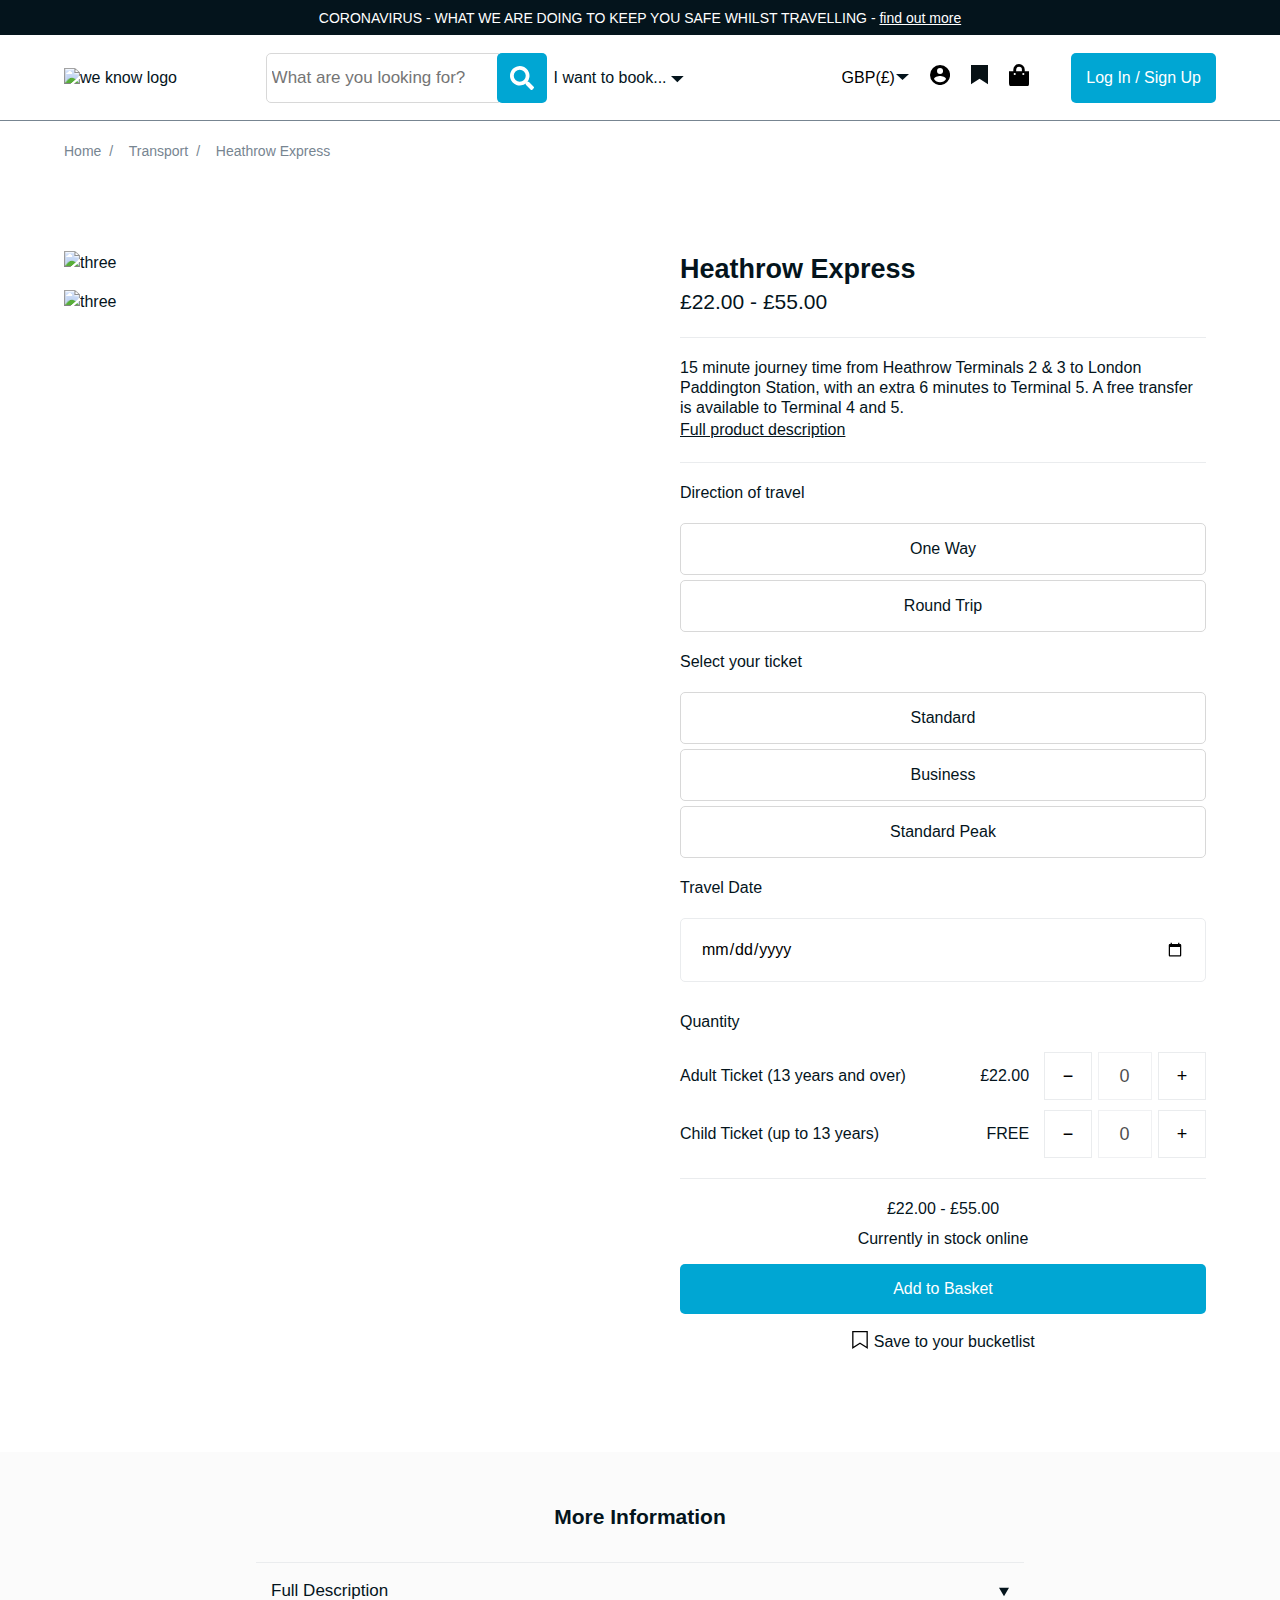
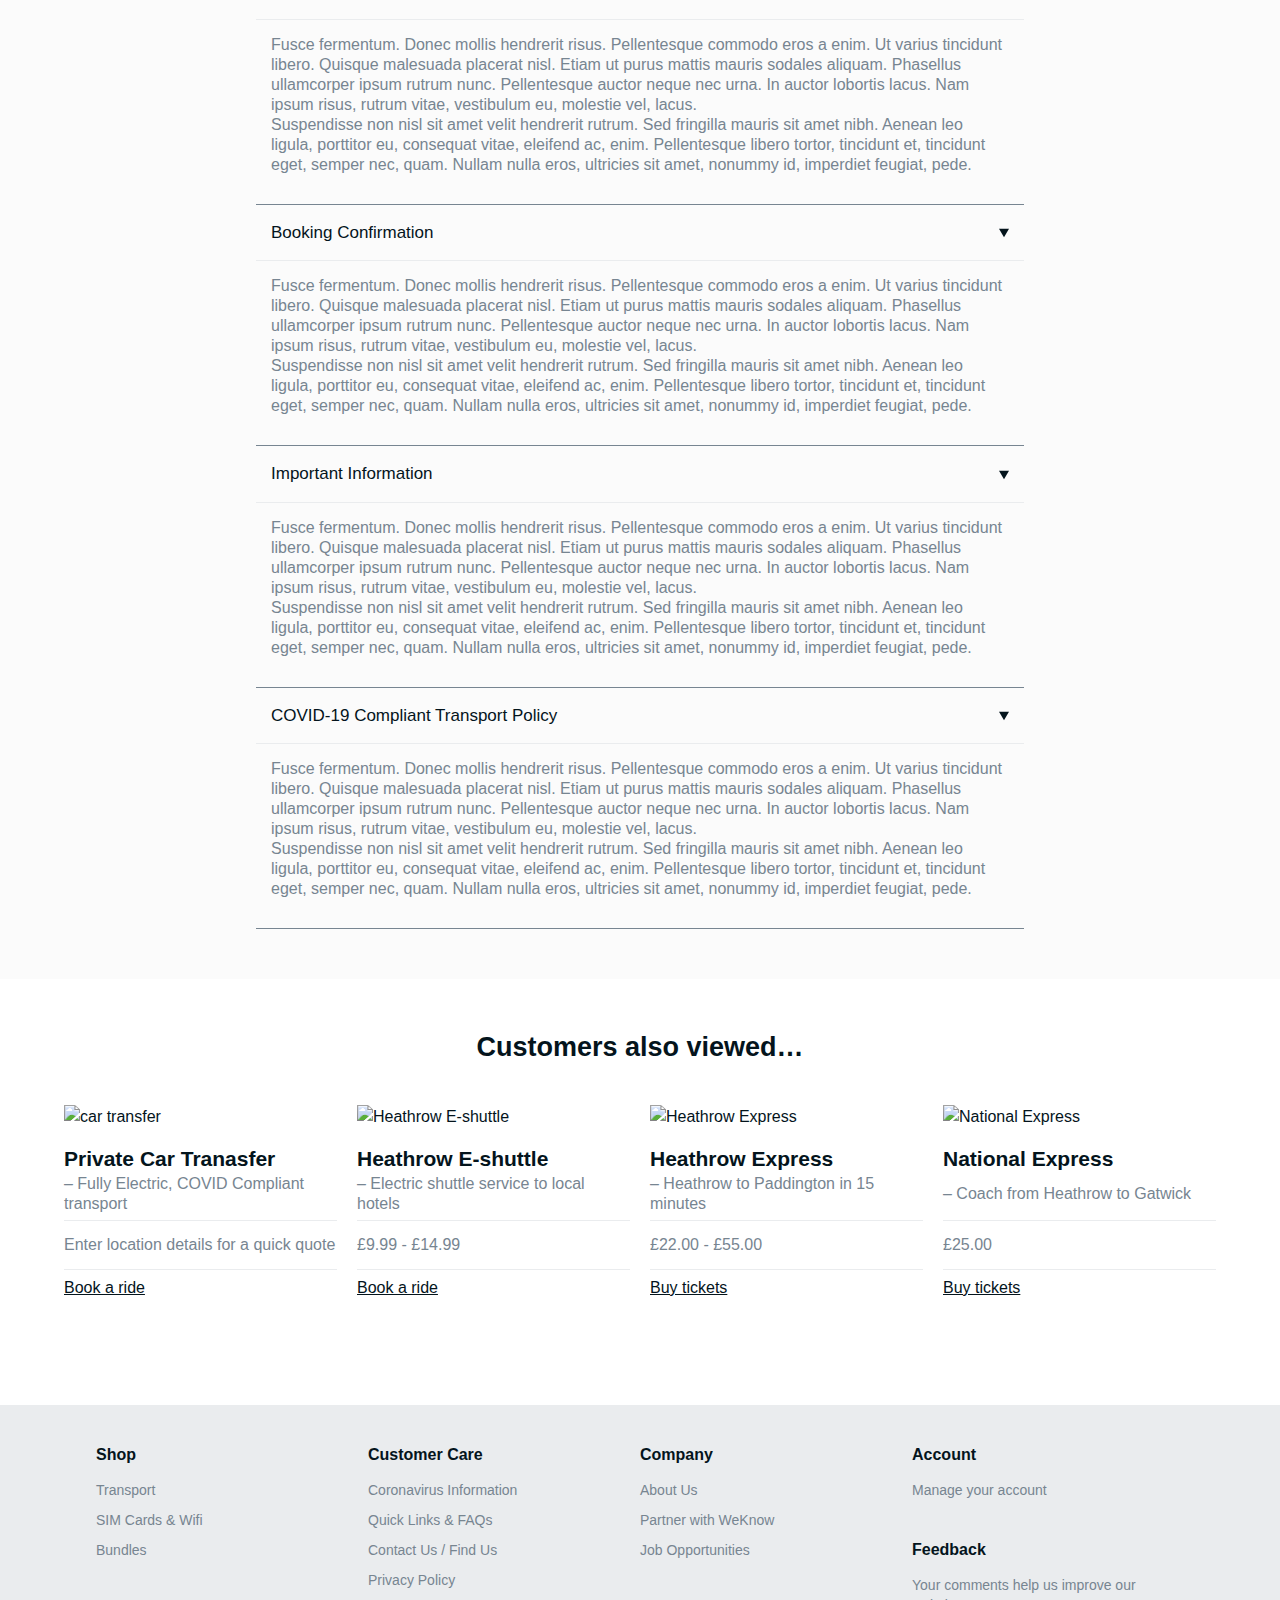
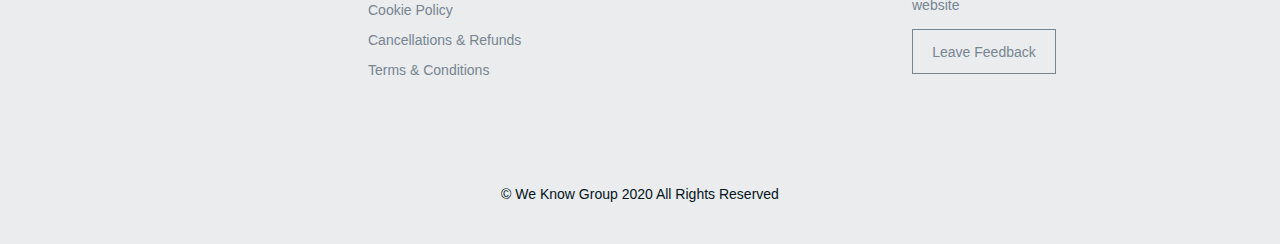
==== heatrow-express.html @ 8a01bf46 "Minor mobile changes & icon sizing" ====
<!DOCTYPE html>
<html lang="en">
  <head>
    <meta charset="UTF-8" />
    <meta name="viewport" content="width=device-width, initial-scale=1.0" />
    <!-- prettier-ignore -->
    <meta name="description" content="Your Friend In The City on We Know London" />

    <link rel="stylesheet" href="style/style.css" />
    <title>We Know London | Your Friend In The City</title>
  </head>
  <body>
    <!-- Banner -->
    <div class="site-banner">
      <p>
        CORONAVIRUS - WHAT WE ARE DOING TO KEEP YOU SAFE WHILST TRAVELLING -
        <a href="./coronavirus-information.html">find out more</a>
      </p>
    </div>
    <!-- Mobile Menu -->
    <div id="book-menu-mobile" class="book-menu-mobile ">
      <div class="mobile-nav-header">
        <div class="search-group">
          <input
            type="text"
            class="search-group__input"
            placeholder="Search..."
          />

          <!-- prettier-ignore -->
          <span class="search-group__icon" aria-hidden="true"><svg xmlns="http://www.w3.org/2000/svg" width="24" height="24.004" viewBox="0 0 24 24.004">
        <path id="Icon_awesome-search" data-name="Icon awesome-search" d="M23.674,20.753,19,16.079a1.124,1.124,0,0,0-.8-.328h-.764a9.746,9.746,0,1,0-1.688,1.688V18.2a1.124,1.124,0,0,0,.328.8l4.674,4.674a1.12,1.12,0,0,0,1.589,0l1.327-1.327A1.13,1.13,0,0,0,23.674,20.753Zm-13.923-5a6,6,0,1,1,6-6A6,6,0,0,1,9.751,15.751Z" fill="#fff"/>
        </svg>
      </span>
        </div>
      </div>
      <nav>
        <ul class="primary-mobile-nav">
          <!-- prettier-ignore -->
          <li class="has-submenu"><p class="sub-menu-item">Shop by category <span><i>
        <svg version="1.1" id="Layer_1" xmlns="http://www.w3.org/2000/svg" xmlns:xlink="http://www.w3.org/1999/xlink" x="0px" y="0px"
          viewBox="0 0 29.6 29.6" style="enable-background:new 0 0 29.6 29.6;" xml:space="preserve">
        <rect class="svg_removal" x="14" y="-0.4" class="st0" width="1.5" height="30.3"/>
        <rect x="-0.4" y="14" class="st0" width="30.3" height="1.5"/>
        </svg>
      </i></span></p>  
        <ul class="submenu">
          <li> <p  >
            <a href="./transport.html">Transport</a>
            <span class="second-levelIcon"><i><?xml version='1.0' encoding='UTF-8'?><svg width='150px' height='263px' viewBox='0 0 150 263' version='1.1' xmlns='http://www.w3.org/2000/svg' xmlns:xlink='http://www.w3.org/1999/xlink'><title>caret right</title><desc>Created with Sketch.</desc><g id='Page-1' stroke='none' stroke-width='1' fill='none' fill-rule='evenodd'><g id='noun_caret-right_1590629' fill='#000000' fill-rule='nonzero'><path d='M18.50061,262.27319 C11.4218239,262.274097 5.03965788,258.010348 2.33060096,251.470454 C-0.378455964,244.930559 1.11920865,237.402704 6.12512,232.3977 L106.88924,131.63597 L6.12512,30.87427 C1.70377969,26.4529297 -0.022950256,20.0086858 1.59537262,13.9690226 C3.21369549,7.92935944 7.93120944,3.21184549 13.9708726,1.59352262 C20.0105358,-0.024800256 26.4547797,1.70192969 30.87612,6.12327 L144.01332,119.26048 C150.846839,126.09581 150.846839,137.17615 144.01332,144.01148 L30.8761,257.14868 C27.59647,260.434492 23.1430775,262.278577 18.50061,262.27319 Z' id='Path'></path></g></g></svg></i></span>
          </p> 
            <ul class="submenu-secondLevel">
              <h3 class="submenu-close-title"> <span><i><?xml version='1.0' encoding='UTF-8'?><svg width='149px' height='263px' viewBox='0 0 149 263' version='1.1' xmlns='http://www.w3.org/2000/svg' xmlns:xlink='http://www.w3.org/1999/xlink'><g id='Page-1' stroke='none' stroke-width='1' fill='none' fill-rule='evenodd'><g id='noun_Caret-left_1590630' fill='#000000' fill-rule='nonzero'><path d='M130.63537,262.27381 C125.992288,262.279842 121.538367,260.434641 118.25989,257.14681 L5.12512,144.00965 C1.84355,140.728131 -2.10863333e-05,136.277405 -2.10863333e-05,131.6366 C-2.10863333e-05,126.995795 1.84355,122.545069 5.12512,119.26355 L118.25987,6.12634 C122.680333,1.70499938 129.123767,-0.0221987222 135.162992,1.59536453 C141.202216,3.21292778 145.919731,7.92950604 147.538492,13.9684098 C149.157253,20.0073136 147.431334,26.4510898 143.01087,30.87243 L42.24914,131.6366 L143.01087,232.40076 C148.015,237.405998 149.511532,244.932696 146.802702,251.4715 C144.093871,258.010304 137.713072,262.27366 130.63538,262.27376 L130.63537,262.27381 Z' id='Path'></path></g></g></svg></i></span> Transport</h3>
              <li><a href="./car-transfer.html">Car Transfers</a></li>
              <li><a href="./heatrow-shuttle.html">Heathrow E-shuttle</a></li>
              <li><a href="./heatrow-express.html">Heathrow Express</a></li>
              <li><a href="./national-express.html">National Express</a></li>
              <li><a href="./oyster.html">Visitor Oyster Card</a></li>
            </ul>
          </li>
          <li> <p>      <a href="./sim-card.html">UK SIM Cards</a>          <span class="second-levelIcon"><i><?xml version='1.0' encoding='UTF-8'?><svg width='150px' height='263px' viewBox='0 0 150 263' version='1.1' xmlns='http://www.w3.org/2000/svg' xmlns:xlink='http://www.w3.org/1999/xlink'><title>caret right</title><desc>Created with Sketch.</desc><g id='Page-1' stroke='none' stroke-width='1' fill='none' fill-rule='evenodd'><g id='noun_caret-right_1590629' fill='#000000' fill-rule='nonzero'><path d='M18.50061,262.27319 C11.4218239,262.274097 5.03965788,258.010348 2.33060096,251.470454 C-0.378455964,244.930559 1.11920865,237.402704 6.12512,232.3977 L106.88924,131.63597 L6.12512,30.87427 C1.70377969,26.4529297 -0.022950256,20.0086858 1.59537262,13.9690226 C3.21369549,7.92935944 7.93120944,3.21184549 13.9708726,1.59352262 C20.0105358,-0.024800256 26.4547797,1.70192969 30.87612,6.12327 L144.01332,119.26048 C150.846839,126.09581 150.846839,137.17615 144.01332,144.01148 L30.8761,257.14868 C27.59647,260.434492 23.1430775,262.278577 18.50061,262.27319 Z' id='Path'></path></g></g></svg></i></span>
          </p> 
          <ul class="submenu-secondLevel">
            <h3 class="submenu-close-title"> <span><i><?xml version='1.0' encoding='UTF-8'?><svg width='149px' height='263px' viewBox='0 0 149 263' version='1.1' xmlns='http://www.w3.org/2000/svg' xmlns:xlink='http://www.w3.org/1999/xlink'><g id='Page-1' stroke='none' stroke-width='1' fill='none' fill-rule='evenodd'><g id='noun_Caret-left_1590630' fill='#000000' fill-rule='nonzero'><path d='M130.63537,262.27381 C125.992288,262.279842 121.538367,260.434641 118.25989,257.14681 L5.12512,144.00965 C1.84355,140.728131 -2.10863333e-05,136.277405 -2.10863333e-05,131.6366 C-2.10863333e-05,126.995795 1.84355,122.545069 5.12512,119.26355 L118.25987,6.12634 C122.680333,1.70499938 129.123767,-0.0221987222 135.162992,1.59536453 C141.202216,3.21292778 145.919731,7.92950604 147.538492,13.9684098 C149.157253,20.0073136 147.431334,26.4510898 143.01087,30.87243 L42.24914,131.6366 L143.01087,232.40076 C148.015,237.405998 149.511532,244.932696 146.802702,251.4715 C144.093871,258.010304 137.713072,262.27366 130.63538,262.27376 L130.63537,262.27381 Z' id='Path'></path></g></g></svg></i></span> UK SIM Cards</h3>
            <li><a href="./EE.html">EE International</a></li>
            <li><a href="./three.html">3 Mobile</a></li>
            <li><a href="./lyca.html">Lyca Mobile</a></li>
          </ul>
        </li>
          <li> <p>        <a href="./bundle.html">Bundles</a>        <span class="second-levelIcon"><i><?xml version='1.0' encoding='UTF-8'?><svg width='150px' height='263px' viewBox='0 0 150 263' version='1.1' xmlns='http://www.w3.org/2000/svg' xmlns:xlink='http://www.w3.org/1999/xlink'><title>caret right</title><desc>Created with Sketch.</desc><g id='Page-1' stroke='none' stroke-width='1' fill='none' fill-rule='evenodd'><g id='noun_caret-right_1590629' fill='#000000' fill-rule='nonzero'><path d='M18.50061,262.27319 C11.4218239,262.274097 5.03965788,258.010348 2.33060096,251.470454 C-0.378455964,244.930559 1.11920865,237.402704 6.12512,232.3977 L106.88924,131.63597 L6.12512,30.87427 C1.70377969,26.4529297 -0.022950256,20.0086858 1.59537262,13.9690226 C3.21369549,7.92935944 7.93120944,3.21184549 13.9708726,1.59352262 C20.0105358,-0.024800256 26.4547797,1.70192969 30.87612,6.12327 L144.01332,119.26048 C150.846839,126.09581 150.846839,137.17615 144.01332,144.01148 L30.8761,257.14868 C27.59647,260.434492 23.1430775,262.278577 18.50061,262.27319 Z' id='Path'></path></g></g></svg></i></span>
          </p> 
          <ul class="submenu-secondLevel">
            <h3 class="submenu-close-title"> <span><i><?xml version='1.0' encoding='UTF-8'?><svg width='149px' height='263px' viewBox='0 0 149 263' version='1.1' xmlns='http://www.w3.org/2000/svg' xmlns:xlink='http://www.w3.org/1999/xlink'><g id='Page-1' stroke='none' stroke-width='1' fill='none' fill-rule='evenodd'><g id='noun_Caret-left_1590630' fill='#000000' fill-rule='nonzero'><path d='M130.63537,262.27381 C125.992288,262.279842 121.538367,260.434641 118.25989,257.14681 L5.12512,144.00965 C1.84355,140.728131 -2.10863333e-05,136.277405 -2.10863333e-05,131.6366 C-2.10863333e-05,126.995795 1.84355,122.545069 5.12512,119.26355 L118.25987,6.12634 C122.680333,1.70499938 129.123767,-0.0221987222 135.162992,1.59536453 C141.202216,3.21292778 145.919731,7.92950604 147.538492,13.9684098 C149.157253,20.0073136 147.431334,26.4510898 143.01087,30.87243 L42.24914,131.6366 L143.01087,232.40076 C148.015,237.405998 149.511532,244.932696 146.802702,251.4715 C144.093871,258.010304 137.713072,262.27366 130.63538,262.27376 L130.63537,262.27381 Z' id='Path'></path></g></g></svg></i></span> Bundles</h3>
            <li><a href="#">Big Bus & London Pass</a></li>
            <li><a href="./heatrow-three.html">Heathrow Express & Unlimited SIM Card</a></li>
            <li><a href="#">Visitor Oyster card & 12GB SIM Card</a></li>
            <li><a href="#">Visitor Oyster card & London Pass</a></li>
          </ul>
        </li>
        </ul>
      </li>
          <!-- prettier-ignore -->
          <li><a href="./account-bucket.html">Your bucket list <span><i><?xml version='1.0' encoding='UTF-8'?><svg width='150px' height='263px' viewBox='0 0 150 263' version='1.1' xmlns='http://www.w3.org/2000/svg' xmlns:xlink='http://www.w3.org/1999/xlink'><title>caret right</title><desc>Created with Sketch.</desc><g id='Page-1' stroke='none' stroke-width='1' fill='none' fill-rule='evenodd'><g id='noun_caret-right_1590629' fill='#000000' fill-rule='nonzero'><path d='M18.50061,262.27319 C11.4218239,262.274097 5.03965788,258.010348 2.33060096,251.470454 C-0.378455964,244.930559 1.11920865,237.402704 6.12512,232.3977 L106.88924,131.63597 L6.12512,30.87427 C1.70377969,26.4529297 -0.022950256,20.0086858 1.59537262,13.9690226 C3.21369549,7.92935944 7.93120944,3.21184549 13.9708726,1.59352262 C20.0105358,-0.024800256 26.4547797,1.70192969 30.87612,6.12327 L144.01332,119.26048 C150.846839,126.09581 150.846839,137.17615 144.01332,144.01148 L30.8761,257.14868 C27.59647,260.434492 23.1430775,262.278577 18.50061,262.27319 Z' id='Path'></path></g></g></svg></i></span></a></li>
          <!-- prettier-ignore -->
          <li class="has-submenu"><p class="sub-menu-item">Change currency (GBP £) <span><i>
        <svg version="1.1" id="Layer_1" xmlns="http://www.w3.org/2000/svg" xmlns:xlink="http://www.w3.org/1999/xlink" x="0px" y="0px"
        viewBox="0 0 29.6 29.6" style="enable-background:new 0 0 29.6 29.6;" xml:space="preserve">
      <rect class="svg_removal" x="14" y="-0.4" class="st0" width="1.5" height="30.3"/>
      <rect x="-0.4" y="14" class="st0" width="30.3" height="1.5"/>
      </svg>
      </i></span></p> 
        <ul class="submenu">
          <li>GBP</li>
          <li>EUR</li>
          <li>USD</li>
        </ul>
      </li>
          <!-- prettier-ignore -->
          <li><svg xmlns="http://www.w3.org/2000/svg" width="20.072" height="22.939" viewBox="0 0 20.072 22.939">
        <path id="Icon_awesome-shopping-bag" data-name="Icon awesome-shopping-bag" d="M15.771,7.169V5.735a5.735,5.735,0,1,0-11.47,0V7.169H0V19.355a3.584,3.584,0,0,0,3.584,3.584h12.9a3.584,3.584,0,0,0,3.584-3.584V7.169Zm-8.6-1.434a2.867,2.867,0,1,1,5.735,0V7.169H7.169Zm7.169,5.376a1.075,1.075,0,1,1,1.075-1.075A1.075,1.075,0,0,1,14.337,11.111Zm-8.6,0A1.075,1.075,0,1,1,6.81,10.036,1.075,1.075,0,0,1,5.735,11.111Z"/>
        </svg><a href="./secure-checkout.html">Checkout <span><i><?xml version='1.0' encoding='UTF-8'?><svg width='150px' height='263px' viewBox='0 0 150 263' version='1.1' xmlns='http://www.w3.org/2000/svg' xmlns:xlink='http://www.w3.org/1999/xlink'><title>caret right</title><desc>Created with Sketch.</desc><g id='Page-1' stroke='none' stroke-width='1' fill='none' fill-rule='evenodd'><g id='noun_caret-right_1590629' fill='#000000' fill-rule='nonzero'><path d='M18.50061,262.27319 C11.4218239,262.274097 5.03965788,258.010348 2.33060096,251.470454 C-0.378455964,244.930559 1.11920865,237.402704 6.12512,232.3977 L106.88924,131.63597 L6.12512,30.87427 C1.70377969,26.4529297 -0.022950256,20.0086858 1.59537262,13.9690226 C3.21369549,7.92935944 7.93120944,3.21184549 13.9708726,1.59352262 C20.0105358,-0.024800256 26.4547797,1.70192969 30.87612,6.12327 L144.01332,119.26048 C150.846839,126.09581 150.846839,137.17615 144.01332,144.01148 L30.8761,257.14868 C27.59647,260.434492 23.1430775,262.278577 18.50061,262.27319 Z' id='Path'></path></g></g></svg></i></span></a></li>
        </ul>
        <ul class="secondary-mobile-nav">
          <li><a href="./quick-links.html">Quick links & FAQs</a></li>
          <li><a href="./contact.html">Contact us / find us</a></li>
        </ul>
      </nav>
      <div class="mobile-nav-footer">
        <a href="./signin-create.html">Log in / Sign up</a>
      </div>
    </div>
    <!-- Header -->
    <header>
      <div class="header-inner content-block">
        <div class="header-item__logo header-item">
          <a href="index.html"
            ><img src="images/logo.png" alt="we know logo"
          /></a>
        </div>

        <!-- MOBILE HAMBURGER AND MENU -->
        <div class="header-item header-item__mobile">
          <div class="hamburger" id="hamburger-6">
            <span class="line"></span>
            <span class="line"></span>
            <span class="line"></span>
          </div>
        </div>

        <div class="header-item header-item__search">
          <div class="search-group">
            <input
              type="text"
              class="search-group__input"
              placeholder="What are you looking for?"
            />
            <span class="search-group__btn">
              <!-- prettier-ignore -->
              <i class="search-group__icon" aria-hidden="true"><svg xmlns="http://www.w3.org/2000/svg" width="24" height="24.004" viewBox="0 0 24 24.004">
    <path id="Icon_awesome-search" data-name="Icon awesome-search" d="M23.674,20.753,19,16.079a1.124,1.124,0,0,0-.8-.328h-.764a9.746,9.746,0,1,0-1.688,1.688V18.2a1.124,1.124,0,0,0,.328.8l4.674,4.674a1.12,1.12,0,0,0,1.589,0l1.327-1.327A1.13,1.13,0,0,0,23.674,20.753Zm-13.923-5a6,6,0,1,1,6-6A6,6,0,0,1,9.751,15.751Z" fill="#fff"/>
  </svg>
  </i>
            </span>
          </div>
        </div>
        <div class="header-item header-item__nav">
          <div id="book-menu-button" class="main-nav">
            <p class="main-nav__control">
              I want to book...<span>
                <!-- prettier-ignore -->
                <svg xmlns="http://www.w3.org/2000/svg" width="12.728" height="6.364" viewBox="0 0 12.728 6.364">
  <path id="Path_782" data-name="Path 782" d="M803.324,49.98l-6.364,6.364L790.6,49.98Z" transform="translate(-790.596 -49.98)" fill="#04141c"/>
</svg>
              </span>
            </p>
            <div id="book-menu" class="book-menu ">
              <div class="book-menu__inner">
                <div class="book-menu__item">
                  <a href="./transport.html" class="book-menu__title"
                    >TRANSPORT</a
                  >
                  <ul class="book-menu__nav">
                    <li>
                      <a href="./car-transfer.html">Private Car Tranasfers</a>
                    </li>
                    <li>
                      <a href="./heatrow-shuttle.html">Heathrow E-shuttle</a>
                    </li>
                    <li>
                      <a href="./heatrow-express.html">Heathrow Express</a>
                    </li>
                    <li>
                      <a href="./national-express.html">National Express</a>
                    </li>
                    <li><a href="./oyster.html">Visitor Oyster Card</a></li>
                  </ul>
                </div>
                <div class="book-menu__item">
                  <a href="./sim-card.html" class="book-menu__title"
                    >UK SIM CARDS</a
                  >
                  <ul class="book-menu__nav">
                    <li><a href="./EE.html">EE International</a></li>
                    <li><a href="./three.html">3 Mobile</a></li>
                    <li><a href="./lyca.html">Lyca Mobile</a></li>
                  </ul>
                </div>
                <div class="book-menu__item">
                  <a href="./bundle.html" class="book-menu__title">BUNDLES</a>
                  <ul class="book-menu__nav">
                    <li><a href="#">Big Bus & London Pass</a></li>
                    <li>
                      <a href="./heatrow-three.html"
                        >Heathrow Express & Unlimited SIM Card</a
                      >
                    </li>
                    <li><a href="#">Visitor Oyster card & 12GB SIM Card</a></li>
                    <li><a href="#">Visitor Oyster card & London Pass</a></li>
                  </ul>
                </div>
                <div class="book-menu__image">
                  <img
                    src="./images/reward-banner.jpg"
                    alt="Heathrow rewards"
                  />
                </div>
              </div>
            </div>
          </div>
        </div>
        <div class="header-item header-item__user">
          <ul class="user-interaction">
            <li class="nav-item">
              <select name="currency" id="currency">
                <option value="GBP">GBP(£)</option>
                <option value="USD">USD($)</option>
                <option value="EUR">EUR(€)</option>
              </select>
            </li>
            <li class="nav-item">
              <!-- prettier-ignore -->
              <a href="./signin-create.html"><svg xmlns="http://www.w3.org/2000/svg" width="20.072" height="20.072" viewBox="0 0 20.072 20.072">
  <path id="Icon_material-account-circle" data-name="Icon material-account-circle" d="M13.036,3A10.036,10.036,0,1,0,23.072,13.036,10.04,10.04,0,0,0,13.036,3Zm0,3.011a3.011,3.011,0,1,1-3.011,3.011A3.007,3.007,0,0,1,13.036,6.011Zm0,14.251A7.226,7.226,0,0,1,7.014,17.03c.03-2,4.014-3.091,6.022-3.091s5.991,1.094,6.022,3.091a7.226,7.226,0,0,1-6.022,3.232Z" transform="translate(-3 -3)"/>
  </svg></a>
            </li>
            <li class="nav-item">
              <!-- prettier-ignore -->
              <a href="#"><svg xmlns="http://www.w3.org/2000/svg" width="17.042" height="19.216" viewBox="0 0 17.042 19.216">
  <path id="Path_710" data-name="Path 710" d="M3185.374-2723.392l-8.521-5.523-8.521,5.523v-19.216h17.042Z" transform="translate(-3168.331 2742.608)" fill="#071115"/>
  </svg></a>
            </li>
            <li class="nav-item">
              <!-- prettier-ignore -->
              <a href="./cart.html"><svg xmlns="http://www.w3.org/2000/svg" width="20.072" height="22.939" viewBox="0 0 20.072 22.939">
  <path id="Icon_awesome-shopping-bag" data-name="Icon awesome-shopping-bag" d="M15.771,7.169V5.735a5.735,5.735,0,1,0-11.47,0V7.169H0V19.355a3.584,3.584,0,0,0,3.584,3.584h12.9a3.584,3.584,0,0,0,3.584-3.584V7.169Zm-8.6-1.434a2.867,2.867,0,1,1,5.735,0V7.169H7.169Zm7.169,5.376a1.075,1.075,0,1,1,1.075-1.075A1.075,1.075,0,0,1,14.337,11.111Zm-8.6,0A1.075,1.075,0,1,1,6.81,10.036,1.075,1.075,0,0,1,5.735,11.111Z"/>
  </svg></a>
            </li>
          </ul>
          <div class="btn__wrapper">
            <a href="./signin-create.html" class="btn user-login"
              >Log In / Sign Up</a
            >
          </div>
        </div>
      </div>
    </header>

    <!-- BREADCRUMB -->
    <section class="site-breadcrumb">
      <div class="content-block">
        <nav aria-label="breadcrumb">
          <ol class="breadcrumb">
            <li class="breadcrumb-item"><a href="./index.html">Home</a></li>
            <li class="breadcrumb-item">
              <a href="./transport.html">Transport</a>
            </li>
            <li class="breadcrumb-item active" aria-current="page">
              Heathrow Express
            </li>
          </ol>
        </nav>
      </div>
    </section>

    <!-- Main INNER PRODUCT -->
    <main class="product-main content-block">
      <div class="product-inner">
        <div class="product-body">
          <div class="product-img">
            <img
              class="img-fluid top-product-image"
              src="./images/express-product.jpg"
              alt="three"
            />
            <img class="img-fluid" src="./images/shuttle-2.jpg" alt="three" />
          </div>
          <div class="product-info">
            <h2>Heathrow Express</h2>
            <p class="h3">£22.00 - £55.00</p>
            <div class="grey-line"></div>
            <p>
              15 minute journey time from Heathrow Terminals 2 & 3 to London
              Paddington Station, with an extra 6 minutes to Terminal 5. A free
              transfer is available to Terminal 4 and 5.
            </p>
            <a href="#">Full product description</a>
            <div class="grey-line"></div>

            <form action="#">
              <div class="product-form-group">
                <p class="h5 select-plan">Direction of travel</p>

                <label class="radio">
                  <input type="radio" name="trip" value="oneWay" />
                  <span>One Way</span>
                </label>
                <label class="radio">
                  <input type="radio" name="trip" value="round" />
                  <span>Round Trip</span>
                </label>
              </div>
              <div class="product-form-group">
                <p class="h5">Select your ticket</p>

                <label class="radio">
                  <input type="radio" name="ticket-type" value="standard" />
                  <span>Standard</span>
                </label>
                <label class="radio">
                  <input type="radio" name="ticket-type" value="business" />
                  <span>Business</span>
                </label>
                <label class="radio">
                  <input
                    type="radio"
                    name="ticket-type"
                    value="standard-peak"
                  />
                  <span>Standard Peak</span>
                </label>
              </div>
              <div class="product-form-group">
                <p class="h5">Travel Date</p>
                <input
                  type="date"
                  class="form-control"
                  id="date"
                  aria-describedby="date"
                  placeholder="Select date of travel"
                />
              </div>
              <div class="qty__selector-module">
                <p class="h5">Quantity</p>
                <div class="qty__selector-module-controls flex">
                  <p>Adult Ticket (13 years and over)</p>
                  <span>£22.00</span>
                  <div class="qty-group">
                    <button class="qty-decrease" id="decrease">&minus;</button>
                    <input
                      class="qtySelector"
                      type="text"
                      name="qtySelector"
                      value="0"
                      placeholder=""
                      readonly="readonly"
                    />
                    <button class="qty-increase" id="increase">&plus;</button>
                  </div>
                </div>
                <div class="qty__selector-module-controls flex">
                  <p>Child Ticket (up to 13 years)</p>
                  <span>FREE</span>
                  <div class="qty-group">
                    <button class="qty-decrease">&minus;</button>
                    <input
                      class="qtySelector"
                      type="text"
                      name="qtySelector"
                      value="0"
                      placeholder=""
                      readonly="readonly"
                    />
                    <button class="qty-increase">&plus;</button>
                  </div>
                </div>
              </div>

              <div class="grey-line"></div>
              <div class="center">
                <p>£22.00 - £55.00</p>
                <p>Currently in stock online</p>
              </div>
              <div class="btn__wrapper">
                <a href="#" class="btn">Add to Basket</a>
              </div>
              <div class="center">
                <p>
                  <span
                    ><i>
                      <!-- prettier-ignore -->
                      <svg xmlns="http://www.w3.org/2000/svg" width="24.173" height="27.84" viewBox="0 0 24.173 27.84">
                <g id="Group_2444" data-name="Group 2444" transform="translate(-1343 -189)">
                  <path id="Path_710" data-name="Path 710" d="M3190.5-2717.608l-11.086-7.186-11.086,7.186v-25H3190.5Z" transform="translate(-1824.331 2932.608)" fill="none" stroke="#000" stroke-width="2"/>
                </g>
              </svg> </i></span
                  >Save to your bucketlist
                </p>
              </div>
            </form>
          </div>
        </div>
      </div>
    </main>

    <!-- Accordion -->
    <section class="accordion more-info ">
      <div class="accordion-inner content-block__small">
        <h3>More Information</h3>
        <dl class="badger-accordion js-accordion">
          <dt class="badger-accordion__header">
            <button
              class="badger-accordion__trigger  js-badger-accordion-header"
            >
              <div class="badger-accordion__trigger-title ">
                Full Description
              </div>
              <div class="badger-accordion__icon">
                <!-- prettier-ignore -->
                <svg width="684px" height="594px" viewBox="0 0 684 594" version="1.1" xmlns="http://www.w3.org/2000/svg" xmlns:xlink="http://www.w3.org/1999/xlink">
                  <g id="Page-1" stroke="none" stroke-width="1" fill="none" fill-rule="evenodd">
                      <g id="noun_Arrow_2333182" fill="#000000">
                          <path d="M0,0 L342,594 L684,0 C456,0 228,0 0,0 Z" id="Path"></path>
                      </g>
                  </g>
              </svg>
              </div>
            </button>
          </dt>
          <dd class="badger-accordion__panel js-badger-accordion-panel">
            <div
              class="badger-accordion__panel-inner text-module js-badger-accordion-panel-inner"
            >
              <p>
                Fusce fermentum. Donec mollis hendrerit risus. Pellentesque
                commodo eros a enim. Ut varius tincidunt libero. Quisque
                malesuada placerat nisl. Etiam ut purus mattis mauris sodales
                aliquam. Phasellus ullamcorper ipsum rutrum nunc. Pellentesque
                auctor neque nec urna. In auctor lobortis lacus. Nam ipsum
                risus, rutrum vitae, vestibulum eu, molestie vel, lacus.
              </p>
              <p>
                Suspendisse non nisl sit amet velit hendrerit rutrum. Sed
                fringilla mauris sit amet nibh. Aenean leo ligula, porttitor eu,
                consequat vitae, eleifend ac, enim. Pellentesque libero tortor,
                tincidunt et, tincidunt eget, semper nec, quam. Nullam nulla
                eros, ultricies sit amet, nonummy id, imperdiet feugiat, pede.
              </p>
            </div>
          </dd>
          <dt class="badger-accordion__header">
            <button
              class="badger-accordion__trigger js-badger-accordion-header"
            >
              <div class="badger-accordion__trigger-title">
                Booking Confirmation
              </div>
              <div class="badger-accordion__icon">
                <!-- prettier-ignore -->
                <svg width="684px" height="594px" viewBox="0 0 684 594" version="1.1" xmlns="http://www.w3.org/2000/svg" xmlns:xlink="http://www.w3.org/1999/xlink">
                  <g id="Page-1" stroke="none" stroke-width="1" fill="none" fill-rule="evenodd">
                      <g id="noun_Arrow_2333182" fill="#000000">
                          <path d="M0,0 L342,594 L684,0 C456,0 228,0 0,0 Z" id="Path"></path>
                      </g>
                  </g>
              </svg>
              </div>
            </button>
          </dt>
          <dd class="badger-accordion__panel js-badger-accordion-panel">
            <div
              class="badger-accordion__panel-inner text-module js-badger-accordion-panel-inner"
            >
              <p>
                Fusce fermentum. Donec mollis hendrerit risus. Pellentesque
                commodo eros a enim. Ut varius tincidunt libero. Quisque
                malesuada placerat nisl. Etiam ut purus mattis mauris sodales
                aliquam. Phasellus ullamcorper ipsum rutrum nunc. Pellentesque
                auctor neque nec urna. In auctor lobortis lacus. Nam ipsum
                risus, rutrum vitae, vestibulum eu, molestie vel, lacus.
              </p>
              <p>
                Suspendisse non nisl sit amet velit hendrerit rutrum. Sed
                fringilla mauris sit amet nibh. Aenean leo ligula, porttitor eu,
                consequat vitae, eleifend ac, enim. Pellentesque libero tortor,
                tincidunt et, tincidunt eget, semper nec, quam. Nullam nulla
                eros, ultricies sit amet, nonummy id, imperdiet feugiat, pede.
              </p>
            </div>
          </dd>
          <dt class="badger-accordion__header">
            <button
              class="badger-accordion__trigger js-badger-accordion-header"
            >
              <div class="badger-accordion__trigger-title">
                Important Information
              </div>
              <div class="badger-accordion__icon">
                <!-- prettier-ignore -->
                <svg width="684px" height="594px" viewBox="0 0 684 594" version="1.1" xmlns="http://www.w3.org/2000/svg" xmlns:xlink="http://www.w3.org/1999/xlink">
                  <g id="Page-1" stroke="none" stroke-width="1" fill="none" fill-rule="evenodd">
                      <g id="noun_Arrow_2333182" fill="#000000">
                          <path d="M0,0 L342,594 L684,0 C456,0 228,0 0,0 Z" id="Path"></path>
                      </g>
                  </g>
              </svg>
              </div>
            </button>
          </dt>
          <dd class="badger-accordion__panel js-badger-accordion-panel">
            <div
              class="badger-accordion__panel-inner text-module js-badger-accordion-panel-inner"
            >
              <p>
                Fusce fermentum. Donec mollis hendrerit risus. Pellentesque
                commodo eros a enim. Ut varius tincidunt libero. Quisque
                malesuada placerat nisl. Etiam ut purus mattis mauris sodales
                aliquam. Phasellus ullamcorper ipsum rutrum nunc. Pellentesque
                auctor neque nec urna. In auctor lobortis lacus. Nam ipsum
                risus, rutrum vitae, vestibulum eu, molestie vel, lacus.
              </p>
              <p>
                Suspendisse non nisl sit amet velit hendrerit rutrum. Sed
                fringilla mauris sit amet nibh. Aenean leo ligula, porttitor eu,
                consequat vitae, eleifend ac, enim. Pellentesque libero tortor,
                tincidunt et, tincidunt eget, semper nec, quam. Nullam nulla
                eros, ultricies sit amet, nonummy id, imperdiet feugiat, pede.
              </p>
            </div>
          </dd>
          <dt class="badger-accordion__header">
            <button
              class="badger-accordion__trigger js-badger-accordion-header"
            >
              <div class="badger-accordion__trigger-title">
                COVID-19 Compliant Transport Policy
              </div>
              <div class="badger-accordion__icon">
                <!-- prettier-ignore -->
                <svg width="684px" height="594px" viewBox="0 0 684 594" version="1.1" xmlns="http://www.w3.org/2000/svg" xmlns:xlink="http://www.w3.org/1999/xlink">
                  <g id="Page-1" stroke="none" stroke-width="1" fill="none" fill-rule="evenodd">
                      <g id="noun_Arrow_2333182" fill="#000000">
                          <path d="M0,0 L342,594 L684,0 C456,0 228,0 0,0 Z" id="Path"></path>
                      </g>
                  </g>
              </svg>
              </div>
            </button>
          </dt>
          <dd class="badger-accordion__panel js-badger-accordion-panel">
            <div
              class="badger-accordion__panel-inner text-module js-badger-accordion-panel-inner"
            >
              <p>
                Fusce fermentum. Donec mollis hendrerit risus. Pellentesque
                commodo eros a enim. Ut varius tincidunt libero. Quisque
                malesuada placerat nisl. Etiam ut purus mattis mauris sodales
                aliquam. Phasellus ullamcorper ipsum rutrum nunc. Pellentesque
                auctor neque nec urna. In auctor lobortis lacus. Nam ipsum
                risus, rutrum vitae, vestibulum eu, molestie vel, lacus.
              </p>
              <p>
                Suspendisse non nisl sit amet velit hendrerit rutrum. Sed
                fringilla mauris sit amet nibh. Aenean leo ligula, porttitor eu,
                consequat vitae, eleifend ac, enim. Pellentesque libero tortor,
                tincidunt et, tincidunt eget, semper nec, quam. Nullam nulla
                eros, ultricies sit amet, nonummy id, imperdiet feugiat, pede.
              </p>
            </div>
          </dd>
        </dl>
      </div>
    </section>

    <!-- UPSELLING SECTION -->
    <section
      class="upselling__cart content-block product-upselling white-bucket"
    >
      <div class="upselling__cart-inner">
        <h2>Customers also viewed…</h2>
        <div class="upselling__cart-cards grid-four">
          <div class="travel-service__card site-card">
            <div class="site-card__image">
              <img
                class="img-fluid"
                src="./images/car.png"
                alt="car transfer"
              />
              <!-- prettier-ignore -->
              <svg xmlns="http://www.w3.org/2000/svg" width="24.173" height="27.84" viewBox="0 0 24.173 27.84">
           <g id="Group_2444" data-name="Group 2444" transform="translate(-1343 -189)">
             <path id="Path_710" data-name="Path 710" d="M3190.5-2717.608l-11.086-7.186-11.086,7.186v-25H3190.5Z" transform="translate(-1824.331 2932.608)" fill="none" stroke="#fff" stroke-width="2"/>
           </g>
         </svg>
            </div>
            <div class="site-card__body">
              <h3>Private Car Tranasfer</h3>
              <div class="site-card__features">
                <p>
                  – Fully Electric, COVID Compliant transport
                </p>
              </div>
              <div class="site-card__price">
                <p>
                  Enter location details for a quick quote
                </p>
              </div>
              <div class="site-card__cta">
                <a href="./car-transfer.html">Book a ride</a>
              </div>
            </div>
          </div>
          <!-- .site-card  -->

          <div class="travel-service__card site-card">
            <div class="site-card__image">
              <img src="./images/marriot.jpg" alt="Heathrow E-shuttle" />
              <!-- prettier-ignore -->
              <svg xmlns="http://www.w3.org/2000/svg" width="24.173" height="27.84" viewBox="0 0 24.173 27.84">
             <g id="Group_2444" data-name="Group 2444" transform="translate(-1343 -189)">
               <path id="Path_710" data-name="Path 710" d="M3190.5-2717.608l-11.086-7.186-11.086,7.186v-25H3190.5Z" transform="translate(-1824.331 2932.608)" fill="none" stroke="#fff" stroke-width="2"/>
             </g>
           </svg>
            </div>
            <div class="site-card__body">
              <h3>Heathrow E-shuttle</h3>
              <div class="site-card__features">
                <p>
                  – Electric shuttle service to local hotels
                </p>
              </div>
              <div class="site-card__price">
                <p>
                  £9.99 - £14.99
                </p>
              </div>
              <div class="site-card__cta">
                <a href="./heatrow-shuttle.html">Book a ride</a>
              </div>
            </div>
          </div>
          <!-- .site-card  -->

          <div class="travel-service__card site-card">
            <div class="site-card__image">
              <img src="./images/train.jpg" alt="Heathrow Express" />
              <!-- prettier-ignore -->
              <svg xmlns="http://www.w3.org/2000/svg" width="24.173" height="27.84" viewBox="0 0 24.173 27.84">
             <g id="Group_2444" data-name="Group 2444" transform="translate(-1343 -189)">
               <path id="Path_710" data-name="Path 710" d="M3190.5-2717.608l-11.086-7.186-11.086,7.186v-25H3190.5Z" transform="translate(-1824.331 2932.608)" fill="none" stroke="#fff" stroke-width="2"/>
             </g>
           </svg>
            </div>
            <div class="site-card__body">
              <h3>Heathrow Express</h3>
              <div class="site-card__features">
                <p>
                  – Heathrow to Paddington in 15 minutes
                </p>
              </div>
              <div class="site-card__price">
                <p>
                  £22.00 - £55.00
                </p>
              </div>
              <div class="site-card__cta">
                <a href="./heatrow-express.html">Buy tickets</a>
              </div>
            </div>
          </div>
          <!-- .site-card  -->

          <div class="travel-service__card site-card">
            <div class="site-card__image">
              <img src="./images/nationalExpress.jpg" alt="National Express" />
              <!-- prettier-ignore -->
              <svg xmlns="http://www.w3.org/2000/svg" width="24.173" height="27.84" viewBox="0 0 24.173 27.84">
             <g id="Group_2444" data-name="Group 2444" transform="translate(-1343 -189)">
               <path id="Path_710" data-name="Path 710" d="M3190.5-2717.608l-11.086-7.186-11.086,7.186v-25H3190.5Z" transform="translate(-1824.331 2932.608)" fill="none" stroke="#fff" stroke-width="2"/>
             </g>
           </svg>
            </div>
            <div class="site-card__body">
              <h3>National Express</h3>
              <div class="site-card__features">
                <p>
                  – Coach from Heathrow to Gatwick
                </p>
              </div>
              <div class="site-card__price">
                <p>
                  £25.00
                </p>
              </div>
              <div class="site-card__cta">
                <a href="./national-express.html">Buy tickets</a>
              </div>
            </div>
          </div>
          <!-- .site-card  -->
        </div>
      </div>
    </section>

    <!-- Footer -->
    <footer class="site-footer">
      <div class="footer__inner">
        <div class="footer__item">
          <p class="footer__nav-title">Shop</p>
          <ul class="footer__nav">
            <li class="footer__nav-item">
              <a href="./transport.html">Transport</a>
            </li>
            <li class="footer__nav-item">
              <a href="./sim-card.html">SIM Cards & Wifi</a>
            </li>
            <li class="footer__nav-item">
              <a href="./bundle.html">Bundles</a>
            </li>
          </ul>
        </div>
        <div class="footer__item">
          <p class="footer__nav-title">Customer Care</p>
          <ul class="footer__nav">
            <li class="footer__nav-item">
              <a href="./coronavirus-information.html"
                >Coronavirus Information</a
              >
            </li>
            <li class="footer__nav-item">
              <a href="./quick-links.html">Quick Links & FAQs</a>
            </li>
            <li class="footer__nav-item">
              <a href="./contact.html">Contact Us / Find Us</a>
            </li>
            <li class="footer__nav-item">
              <a href="./privacy-policy.html">Privacy Policy</a>
            </li>
            <li class="footer__nav-item"><a href="#">Cookie Policy</a></li>
            <li class="footer__nav-item">
              <a href="#">Cancellations & Refunds</a>
            </li>
            <li class="footer__nav-item"><a href="#">Terms & Conditions</a></li>
          </ul>
        </div>
        <div class="footer__item">
          <div class="footer__item-inner">
            <p class="footer__nav-title">Company</p>
            <ul class="footer__nav">
              <li class="footer__nav-item">
                <a href="./about-us.html">About Us</a>
              </li>
              <li class="footer__nav-item">
                <a href="./partner-with-us.html">Partner with WeKnow</a>
              </li>
              <li class="footer__nav-item">
                <a href="./job-opportunity.html">Job Opportunities</a>
              </li>
            </ul>
          </div>

          <!-- <div class="footer__item-inner">
            <p class="footer__nav-title">For Business</p>
            <ul class="footer__nav">
              <li class="footer__nav-item">
                <a href="#">Business Accounts</a>
              </li>
            </ul>
          </div> -->
        </div>
        <div class="footer__item">
          <div class="footer__item-inner">
            <p class="footer__nav-title">Account</p>
            <ul class="footer__nav">
              <li class="footer__nav-item">
                <a href="account-tickets.html">Manage your account</a>
              </li>
            </ul>
          </div>

          <div class="footer__item-inner">
            <p class="footer__nav-title">Feedback</p>
            <p class="footer__nav-text">
              Your comments help us improve our website
            </p>
            <div class="btn__wrapper">
              <a href="./feedback.html" class="btn footer__button"
                >Leave Feedback</a
              >
            </div>
          </div>
        </div>
      </div>
      <!-- Accordion Footer MObile-->
      <section id="footer-mobile" class="accordion footer-mobile ">
        <div class="accordion-inner ">
          <dl class="badger-accordion js-badger-accordion-footer-mobile">
            <dt class="badger-accordion__header">
              <button
                class="badger-accordion__trigger  js-badger-accordion-header"
              >
                <div class="badger-accordion__trigger-title ">
                  Shop
                </div>
                <div class="badger-accordion__icon">
                  <!-- prettier-ignore -->
                  <svg width="684px" height="594px" viewBox="0 0 684 594" version="1.1" xmlns="http://www.w3.org/2000/svg" xmlns:xlink="http://www.w3.org/1999/xlink">
                  <g id="Page-1" stroke="none" stroke-width="1" fill="none" fill-rule="evenodd">
                      <g id="noun_Arrow_2333182" fill="#000000">
                          <path d="M0,0 L342,594 L684,0 C456,0 228,0 0,0 Z" id="Path"></path>
                      </g>
                  </g>
              </svg>
                </div>
              </button>
            </dt>
            <div class="grey-line-footer"></div>
            <dd class="badger-accordion__panel js-badger-accordion-panel">
              <div
                class="badger-accordion__panel-inner text-module js-badger-accordion-panel-inner"
              >
                <ul>
                  <li><a href="./transport.html">Transport</a></li>
                  <li><a href="./sim-card.html">SIM Cards & Wifi</a></li>
                  <li><a href="./bundle.html">Bundles</a></li>
                </ul>
              </div>
            </dd>
            <dt class="badger-accordion__header">
              <button
                class="badger-accordion__trigger js-badger-accordion-header"
              >
                <div class="badger-accordion__trigger-title">
                  Customer Care
                </div>
                <div class="badger-accordion__icon">
                  <!-- prettier-ignore -->
                  <svg width="684px" height="594px" viewBox="0 0 684 594" version="1.1" xmlns="http://www.w3.org/2000/svg" xmlns:xlink="http://www.w3.org/1999/xlink">
                  <g id="Page-1" stroke="none" stroke-width="1" fill="none" fill-rule="evenodd">
                      <g id="noun_Arrow_2333182" fill="#000000">
                          <path d="M0,0 L342,594 L684,0 C456,0 228,0 0,0 Z" id="Path"></path>
                      </g>
                  </g>
              </svg>
                </div>
              </button>
            </dt>
            <div class="grey-line-footer"></div>
            <dd class="badger-accordion__panel js-badger-accordion-panel">
              <div
                class="badger-accordion__panel-inner text-module js-badger-accordion-panel-inner"
              >
                <ul>
                  <li>
                    <a href="./coronavirus-information.html"
                      >Coronavirus Information</a
                    >
                  </li>
                  <li><a href="./quick-links.html">Quick Links & FAQs</a></li>
                  <li><a href="./contact.html">Contact Us / Find Us</a></li>
                  <li><a href="./privacy-policy.html">Privacy Policy</a></li>
                  <li><a href="">Cookie Policy</a></li>
                  <li><a href="">Cancellations & Refunds</a></li>
                  <li><a href="">Terms & Conditions</a></li>
                </ul>
              </div>
            </dd>
            <dt class="badger-accordion__header">
              <button
                class="badger-accordion__trigger js-badger-accordion-header"
              >
                <div class="badger-accordion__trigger-title">
                  Company
                </div>
                <div class="badger-accordion__icon">
                  <!-- prettier-ignore -->
                  <svg width="684px" height="594px" viewBox="0 0 684 594" version="1.1" xmlns="http://www.w3.org/2000/svg" xmlns:xlink="http://www.w3.org/1999/xlink">
                  <g id="Page-1" stroke="none" stroke-width="1" fill="none" fill-rule="evenodd">
                      <g id="noun_Arrow_2333182" fill="#000000">
                          <path d="M0,0 L342,594 L684,0 C456,0 228,0 0,0 Z" id="Path"></path>
                      </g>
                  </g>
              </svg>
                </div>
              </button>
            </dt>
            <div class="grey-line-footer"></div>
            <dd class="badger-accordion__panel js-badger-accordion-panel">
              <div
                class="badger-accordion__panel-inner text-module js-badger-accordion-panel-inner"
              >
                <ul>
                  <li><a href="./about-us.html">About Us</a></li>
                  <li>
                    <a href="./partner-with-us.html">Partner with WeKnow</a>
                  </li>
                  <li>
                    <a href="./job-opportunity.html">Job Opportunities</a>
                  </li>
                </ul>
              </div>
            </dd>
            <dt class="badger-accordion__header">
              <button
                class="badger-accordion__trigger js-badger-accordion-header"
              >
                <div class="badger-accordion__trigger-title">
                  Account
                </div>
                <div class="badger-accordion__icon">
                  <!-- prettier-ignore -->
                  <svg width="684px" height="594px" viewBox="0 0 684 594" version="1.1" xmlns="http://www.w3.org/2000/svg" xmlns:xlink="http://www.w3.org/1999/xlink">
                  <g id="Page-1" stroke="none" stroke-width="1" fill="none" fill-rule="evenodd">
                      <g id="noun_Arrow_2333182" fill="#000000">
                          <path d="M0,0 L342,594 L684,0 C456,0 228,0 0,0 Z" id="Path"></path>
                      </g>
                  </g>
              </svg>
                </div>
              </button>
            </dt>
            <div class="grey-line-footer"></div>
            <dd class="badger-accordion__panel js-badger-accordion-panel">
              <div
                class="badger-accordion__panel-inner text-module js-badger-accordion-panel-inner"
              >
                <ul>
                  <li>
                    <a href="./account-tickets.html">Manage your account</a>
                  </li>
                </ul>
              </div>
            </dd>
            <dt class="badger-accordion__header">
              <button
                class="badger-accordion__trigger js-badger-accordion-header"
              >
                <div class="badger-accordion__trigger-title">
                  Feedback
                </div>
                <div class="badger-accordion__icon">
                  <!-- prettier-ignore -->
                  <svg width="684px" height="594px" viewBox="0 0 684 594" version="1.1" xmlns="http://www.w3.org/2000/svg" xmlns:xlink="http://www.w3.org/1999/xlink">
                  <g id="Page-1" stroke="none" stroke-width="1" fill="none" fill-rule="evenodd">
                      <g id="noun_Arrow_2333182" fill="#000000">
                          <path d="M0,0 L342,594 L684,0 C456,0 228,0 0,0 Z" id="Path"></path>
                      </g>
                  </g>
              </svg>
                </div>
              </button>
            </dt>
            <div class="grey-line-footer"></div>
            <dd class="badger-accordion__panel js-badger-accordion-panel">
              <div
                class="badger-accordion__panel-inner text-module js-badger-accordion-panel-inner"
              >
                <p>Your comments help us improve our website</p>
                <ul>
                  <li>
                    <a href="./feedback.html">Leave Feedback</a>
                  </li>
                </ul>
              </div>
            </dd>
          </dl>
        </div>
      </section>
      <div class="footer__copy">
        <p>© We Know Group 2020 All Rights Reserved</p>
      </div>
    </footer>

    <script type="text/javascript" src="./js/badger-accordion.min.js"></script>
    <script type="text/javascript" src="./app.js"></script>
  </body>
</html>
---- style/style.css ----
@charset "UTF-8";
/* Box sizing rules */
*,
*::before,
*::after {
  -webkit-box-sizing: border-box;
          box-sizing: border-box;
  margin: 0;
  padding: 0;
  background-repeat: no-repeat;
}

/* Remove default padding */
/* Remove list styles on ul, ol elements with a class attribute */
ul[class],
ol[class] {
  padding: 0px;
  list-style: none;
}

/* Remove default margin */
body,
h1,
h2,
h3,
h4,
p,
ul,
ol,
li,
figure,
figcaption,
blockquote,
dl,
dd {
  margin: 0px;
}

/* Set core body defaults */
body {
  min-height: 100vh;
  scroll-behavior: smooth;
  text-rendering: optimizeSpeed;
  line-height: 1.5;
}

/* A elements that don't have a class get default styles */
a:not([class]) {
  text-decoration-skip-ink: auto;
}

/* Make images easier to work with */
img {
  max-width: 100%;
  display: block;
}

/* Natural flow and rhythm in articles by default */
article > * + * {
  margin-top: 1em;
}

/* Inherit fonts for inputs and buttons */
input,
button,
textarea,
select {
  font: inherit;
}

/* Remove all animations and transitions for people that prefer not to see them */
@media (prefers-reduced-motion: reduce) {
  * {
    -webkit-animation-duration: 0.01ms !important;
            animation-duration: 0.01ms !important;
    -webkit-animation-iteration-count: 1 !important;
            animation-iteration-count: 1 !important;
    -webkit-transition-duration: 0.01ms !important;
            transition-duration: 0.01ms !important;
    scroll-behavior: auto !important;
  }
}

/*==================================================================================
  FONT
==================================================================================*/
@font-face {
  font-family: "LL Circular Pro Bold Web";
  src: url("./../fonts/bold/lineto-circular-pro-bold.eot");
  src: url("./../fonts/bold/lineto-circular-pro-bold.eot?#iefix") format("embedded-opentype"), url("./../fonts/bold/lineto-circular-pro-bold.woff2") format("woff2"), url("./../fonts/bold/lineto-circular-pro-bold.woff") format("woff");
  font-weight: normal;
  font-style: normal;
}

@font-face {
  font-family: "LL Circular Pro Book Web";
  src: url("./../fonts/book/lineto-circular-pro-book.eot");
  src: url("./../fonts/book/lineto-circular-pro-book.eot?#iefix") format("embedded-opentype"), url("./../fonts/book/lineto-circular-pro-book.woff2") format("woff2"), url("./../fonts/book/lineto-circular-pro-book.woff") format("woff");
  font-weight: normal;
  font-style: normal;
}

@font-face {
  font-family: "LL Circular Pro Medium Web";
  src: url("./../fonts/medium/lineto-circular-pro-medium.eot");
  src: url("./../fonts/medium/lineto-circular-pro-medium.eot?#iefix") format("embedded-opentype"), url("./../fonts/medium/lineto-circular-pro-medium.woff2") format("woff2"), url("./../fonts/medium/lineto-circular-pro-medium.woff") format("woff");
  font-weight: normal;
  font-style: normal;
}

/*==================================================================================
  COLORS
==================================================================================*/
/*==================================================================================
  GENERAL
==================================================================================*/
html {
  color: #04141c;
  font-family: "LL Circular Pro Book Web", sans-serif;
  -webkit-font-smoothing: antialiased;
  font-size: 16px;
  font-weight: 400;
  scroll-behavior: smooth;
}

@media (max-width: 991px) {
  html {
    font-size: 15px;
  }
}

@media (max-width: 767px) {
  html {
    font-size: 14px;
  }
}

/**
   * Generic Typography
   */
/**
   * Paragraphs, and various text elements.
   */
p,
li,
code,
pre,
ul,
li,
ol {
  color: #04141c;
  line-height: 20px;
}

em,
i,
q,
dfn {
  font-style: italic;
}

sub,
sup {
  font-size: 75%;
  line-height: 0;
  position: relative;
  vertical-align: baseline;
}

sup {
  top: -0.5em;
}

sub {
  bottom: -0.25em;
}

/**
   * Links
   */
a {
  text-decoration: none;
  font-size: 16px;
  color: #04141c;
  line-height: 19px;
  -webkit-transition: 0.3s;
  transition: 0.3s;
}

@media (max-width: 991px) {
  a {
    font-size: 15px;
  }
}

@media (max-width: 767px) {
  a {
    font-size: 14px;
  }
}

a:hover {
  color: #00a6d3;
}

/*
   * Headings
   */
.h1,
.h2,
.h3,
.h4,
.h5,
.h6,
h1,
h2,
h3,
h4,
h5,
h6 {
  margin: 0px;
  font-family: "LL Circular Pro Bold Web", sans-serif;
}

h1,
.h1 {
  font-size: 65px;
  line-height: 75px;
}

@media (max-width: 1279px) {
  h1,
  .h1 {
    font-size: 55px;
    line-height: 65px;
  }
}

@media (max-width: 991px) {
  h1,
  .h1 {
    font-size: 42px;
    line-height: 48px;
  }
}

h2,
.h2 {
  font-size: 27px;
  line-height: 36px;
}

h3,
.h3 {
  font-size: 21px;
  line-height: 30px;
}

@media (max-width: 991px) {
  h3,
  .h3 {
    font-size: 18px;
  }
}

@media (max-width: 767px) {
  h3,
  .h3 {
    font-size: 16px;
  }
}

.content-block {
  width: 90%;
  margin: auto;
  max-width: 1360px;
}

.content-block__small {
  width: 60%;
  margin: auto;
}

@media (max-width: 991px) {
  .content-block__small {
    width: 75%;
  }
}

@media (max-width: 767px) {
  .content-block__small {
    width: 100%;
    padding: 0px 30px;
  }
}

.img-fluid {
  max-width: 100%;
  height: auto;
}

.noscroll {
  overflow: hidden;
}

.btn__wrapper {
  height: 100%;
}

.btn {
  min-width: 144px;
  padding: 0px 15px;
  min-height: 50px;
  background-color: #00a6d3;
  text-decoration: none;
  display: -webkit-inline-box;
  display: -ms-inline-flexbox;
  display: inline-flex;
  -webkit-box-align: center;
      -ms-flex-align: center;
          align-items: center;
  -webkit-box-pack: center;
      -ms-flex-pack: center;
          justify-content: center;
  line-height: 0px;
  border-radius: 5px;
  color: #ffffff;
  -webkit-transition: 0.3s;
  transition: 0.3s;
}

.btn:hover {
  color: #ffffff;
  background-color: #008bb2;
}

.btn-white {
  display: inline-block;
  padding: 10px 50px;
  color: #04141c !important;
  float: right;
  text-decoration: none;
  background-color: #fff;
  font-size: 14px;
  line-height: 21px;
  border-radius: 5px;
  -webkit-transition: 0.8s;
  transition: 0.8s;
}

.btn-white:hover {
  background-color: #2d95ef;
  color: #fff !important;
}

.section {
  margin-bottom: 100px;
}

@media (max-width: 991px) {
  .section {
    margin-bottom: 50px;
  }
}

.blue-line {
  position: relative;
  margin-left: 15px;
}

.blue-line::before {
  content: "";
  position: absolute;
  width: 4px;
  height: 100%;
  background-color: #00a6d3;
  left: -15px;
  top: 0px;
}

.grey-line {
  margin: 20px 0px;
  width: 100%;
  height: 1px;
  background-color: #eaecee;
}

.green {
  color: #12da9f;
}

@-webkit-keyframes pulse {
  0% {
    -webkit-transform: scale(1);
            transform: scale(1);
    opacity: 1;
  }
  25% {
    -webkit-transform: scale(1);
            transform: scale(1);
    opacity: 1;
  }
  100% {
    opacity: 0;
  }
}

@keyframes pulse {
  0% {
    -webkit-transform: scale(1);
            transform: scale(1);
    opacity: 1;
  }
  25% {
    -webkit-transform: scale(1);
            transform: scale(1);
    opacity: 1;
  }
  100% {
    opacity: 0;
  }
}

textarea:hover,
textarea:active,
textarea:focus,
select:focus,
select:active,
button:focus,
button:active,
button:hover,
label:focus,
.btn:active,
.btn.active,
input[type="tel"]:active,
input[type="tel"]:focus,
input[type="submit"]:active,
input[type="submit"]:focus,
input[type="submit"]:hover,
input[type="date"]:active,
input[type="date"]:focus,
input[type="button"]:active,
input[type="button"]:focus,
input[type="text"]:active,
input[type="text"]:focus,
input[type="search"],
input[type="search"]:focus,
input[type="file"]:focus,
input[type="file"]:active,
input[type="email"]:active,
input[type="email"]:focus,
input[type="password"]:active,
input[type="password"]:focus,
input[type="search"]:active {
  -webkit-appearance: none;
  outline: none !important;
  border-color: #00a6d3;
  -webkit-box-shadow: 0 0 0;
          box-shadow: 0 0 0;
}

/**
 * When an element has a background image,
 * we can use this to size it and center it.
 */
/**
 * Pseudo-element
 *
 * @param $display
 * @param $pos
 * @param $content
 */
/**
 * CSS Triangle
 *
 * @param $color
 * @param $direction
 * @param $size
 * @param $position
 * @param $round
 */
.badger-accordion__panel.-ba-is-hidden {
  max-height: 0 !important;
  visibility: hidden;
}

.badger-accordion--initalised .badger-accordion__panel {
  -webkit-transition: max-height ease-in-out 0.2s;
  transition: max-height ease-in-out 0.2s;
}

.badger-accordion {
  overflow: hidden;
}

.badger-accordion__header {
  border-bottom: 1px solid #eaecee;
}

.badger-accordion__header:first-of-type {
  border-top: 1px solid #eaecee;
}

.badger-accordion__header > button {
  display: -webkit-box;
  display: -ms-flexbox;
  display: flex;
  -webkit-box-align: center;
      -ms-flex-align: center;
          align-items: center;
  -webkit-box-pack: justify;
      -ms-flex-pack: justify;
          justify-content: space-between;
}

.badger-accordion__trigger {
  -ms-flex-line-pack: justify;
      align-content: space-between;
  -webkit-box-align: center;
      -ms-flex-align: center;
          align-items: center;
  background-color: transparent;
  border: 0;
  border-radius: 0px;
  color: #04141c;
  display: -webkit-box;
  display: -ms-flexbox;
  display: flex;
  padding: 15px;
  text-align: left;
  -webkit-transition: all ease-in-out 0.2s;
  transition: all ease-in-out 0.2s;
  width: 100%;
}

.badger-accordion__trigger[aria-expanded="true"] .badger-accordion__trigger-icon:before {
  -webkit-transform: rotate(45deg) translate3d(8px, 15px, 0);
          transform: rotate(45deg) translate3d(8px, 15px, 0);
}

.badger-accordion__trigger[aria-expanded="true"] .badger-accordion__trigger-icon:after {
  -webkit-transform: rotate(-45deg) translate3d(-8px, 15px, 0);
          transform: rotate(-45deg) translate3d(-8px, 15px, 0);
}

.badger-accordion__trigger:focus, .badger-accordion__trigger:hover {
  background-color: #d8d8d8;
  cursor: pointer;
  outline: none;
}

.badger-accordion__trigger::-moz-focus-inner {
  border: none;
}

.badger-accordion__trigger-title {
  -webkit-transition: ease-in-out 0.3s;
  transition: ease-in-out 0.3s;
  font-size: 17px;
}

.badger-accordion__icon > svg {
  width: 10px;
  height: 10px;
  position: relative;
  top: 1px;
}

.badger-accordion__icon > svg path {
  fill: #04141c;
}

.badger-accordion__panel {
  background-color: transparent;
  position: relative;
}

.badger-accordion__panel:after {
  background-color: #778591;
  bottom: 0;
  content: "";
  height: 1px;
  left: 0;
  position: absolute;
  width: 100%;
}

.badger-accordion__panel-inner {
  padding: 15px 15px 30px;
}

.badger-accordion__panel-inner > p {
  color: #778591;
}

@media screen and (max-width: 767px) {
  .badger-accordion__trigger-icon {
    display: none;
    padding: 15px;
  }
}

.site-banner {
  background-color: #04141c;
  min-height: 35px;
  display: -webkit-box;
  display: -ms-flexbox;
  display: flex;
  -webkit-box-align: center;
      -ms-flex-align: center;
          align-items: center;
  -webkit-box-pack: center;
      -ms-flex-pack: center;
          justify-content: center;
  padding: 5px 15px;
}

@media (max-width: 767px) {
  .site-banner {
    text-align: center;
  }
}

.site-banner > p {
  color: #ffffff;
  font-size: 14px;
}

@media (max-width: 767px) {
  .site-banner > p {
    font-size: 12px;
  }
}

.site-banner > p a {
  color: #ffffff;
  font-size: 14px;
  text-decoration: underline;
}

.site-banner > p a:hover {
  color: #00a6d3;
}

header {
  border-bottom: 1px solid #778591;
}

.header-inner {
  min-height: 85px;
  display: -webkit-box;
  display: -ms-flexbox;
  display: flex;
  -webkit-box-align: center;
      -ms-flex-align: center;
          align-items: center;
}

.header-item {
  -webkit-box-flex: 1;
      -ms-flex: 1;
          flex: 1;
}

.header-item__logo {
  -webkit-box-flex: 0.7;
      -ms-flex: 0.7;
          flex: 0.7;
}

.header-item__logo img {
  width: 160px;
}

.header-item__user {
  display: -webkit-box;
  display: -ms-flexbox;
  display: flex;
  -webkit-box-pack: end;
      -ms-flex-pack: end;
          justify-content: flex-end;
  -webkit-box-flex: 1.3;
      -ms-flex: 1.3;
          flex: 1.3;
}

@media (max-width: 991px) {
  .header-item__user {
    -webkit-box-flex: 1.4;
        -ms-flex: 1.4;
            flex: 1.4;
  }
}

@media (max-width: 767px) {
  .header-item__user {
    display: none;
  }
}

.header-item__user .btn__wrapper {
  width: 100%;
  display: -webkit-box;
  display: -ms-flexbox;
  display: flex;
  -webkit-box-pack: end;
      -ms-flex-pack: end;
          justify-content: flex-end;
}

@media (max-width: 1279px) {
  .header-item__search {
    display: none;
  }
}

.header-item__search .search-group {
  display: -webkit-box;
  display: -ms-flexbox;
  display: flex;
  -webkit-box-align: center;
      -ms-flex-align: center;
          align-items: center;
}

.header-item__search input {
  height: 50px;
  min-width: 230px;
  color: #778591;
  border: 1px solid #d8d8d8;
  border-bottom-left-radius: 5px;
  border-top-left-radius: 5px;
  padding: 5px;
  font-size: 17px;
}

.header-item__search input:focus {
  border-color: #00a6d3;
  -webkit-box-shadow: 0 0 0;
          box-shadow: 0 0 0;
}

.header-item__search .search-group__btn {
  min-height: 50px;
  min-width: 50px;
  background-color: #00a6d3;
  border-radius: 5px;
  display: -webkit-box;
  display: -ms-flexbox;
  display: flex;
  -webkit-box-align: center;
      -ms-flex-align: center;
          align-items: center;
  -webkit-box-pack: center;
      -ms-flex-pack: center;
          justify-content: center;
  position: relative;
  left: -2px;
  -webkit-transition: 0.3s;
  transition: 0.3s;
}

.header-item__search .search-group__btn:hover {
  cursor: pointer;
  background-color: #008bb2;
}

.header-item__search .search-group__icon > svg {
  width: 24px;
  height: 24px;
  -webkit-transform-origin: center center;
          transform-origin: center center;
  position: absolute;
  top: 50%;
  left: 50%;
  -webkit-transform: translate(-50%, -50%);
          transform: translate(-50%, -50%);
}

.user-interaction {
  display: -webkit-box;
  display: -ms-flexbox;
  display: flex;
  -webkit-box-align: center;
      -ms-flex-align: center;
          align-items: center;
  -webkit-box-pack: justify;
      -ms-flex-pack: justify;
          justify-content: space-between;
  width: 100%;
}

.user-interaction .nav-item:hover {
  cursor: pointer;
}

.user-interaction .nav-item:hover svg {
  opacity: 0.8;
}

.user-interaction .nav-item select {
  -webkit-appearance: none;
  -moz-appearance: none;
  background: transparent;
  background-image: url("data:image/svg+xml, %3Csvg xmlns='http://www.w3.org/2000/svg' width='12.728' height='6.364' viewBox='0 0 12.728 6.364'%3E%3Cpath id='Path_782' data-name='Path 782' d='M803.324,49.98l-6.364,6.364L790.6,49.98Z' transform='translate(-790.596 -49.98)' fill='%2304141c'/%3E%3C/svg%3E");
  background-repeat: no-repeat;
  background-position-x: 100%;
  background-position-y: 50%;
  padding-right: 13px;
  border: none;
}

.user-interaction .nav-item select:hover {
  cursor: pointer;
}

@media (max-width: 991px) {
  .main-nav__control {
    text-align: center;
  }
}

.main-nav__control:hover {
  cursor: pointer;
}

.main-nav {
  position: relative;
}

.main-nav .book-menu {
  position: absolute;
  pointer-events: none;
  z-index: 10;
  background-color: #ffffff;
  min-width: 850px;
  top: 50px;
  left: -80%;
  padding: 35px;
  opacity: 0;
  -webkit-transition: 0.5s;
  transition: 0.5s;
  -webkit-box-shadow: 0px 2px 2px 0px rgba(0, 0, 51, 0.3);
  box-shadow: 0px 2px 2px 0px rgba(0, 0, 51, 0.3);
}

@media (max-width: 991px) {
  .main-nav .book-menu {
    min-width: 710px;
    left: -70%;
    text-align: center;
  }
}

.main-nav .book-menu.active {
  opacity: 1;
  pointer-events: all;
}

.main-nav .book-menu__inner {
  display: -ms-grid;
  display: grid;
  -ms-grid-columns: (1fr)[3];
      grid-template-columns: repeat(3, 1fr);
}

.main-nav .book-menu__title {
  font-weight: bold;
  margin-bottom: 14px;
  display: block;
}

.main-nav .book-menu__image {
  margin-top: 30px;
  grid-column: 1/-1;
}

.main-nav .book-menu__nav > li {
  margin-bottom: 10px;
}

.main-nav .book-menu__nav > li > a {
  font-size: 15px;
}

@media (max-width: 767px) {
  .header-item__nav {
    display: none;
  }
}

.header-item__mobile {
  display: -webkit-box;
  display: -ms-flexbox;
  display: flex;
  -webkit-box-pack: end;
      -ms-flex-pack: end;
          justify-content: flex-end;
  position: relative;
}

@media (min-width: 768px) {
  .header-item__mobile {
    display: none;
  }
}

.header-item__mobile .hamburger {
  z-index: 9;
}

.book-menu-mobile {
  position: fixed;
  top: -110vh;
  left: 0px;
  width: 100%;
  height: 100%;
  background-color: #ffffff;
  z-index: 8;
  padding-left: 15px;
  padding-right: 15px;
  -webkit-transition: 0.5s;
  transition: 0.5s;
}

.book-menu-mobile.active {
  top: 0px;
}

.book-menu-mobile .mobile-nav-header {
  margin-top: 70px;
}

.book-menu-mobile .search-group {
  position: relative;
  width: 220px;
}

.book-menu-mobile .search-group > input {
  height: 40px;
  border: 1px solid #eaecee;
  border-radius: 5px;
  padding-left: 5px;
  margin-bottom: 10px;
  width: 220px;
}

.book-menu-mobile .search-group .search-group__icon {
  position: absolute;
  height: 40px;
  width: 38px;
  padding: 10px;
  right: 0px;
  top: 0px;
  background-color: #00a6d3;
  border-top-right-radius: 5px;
  border-bottom-right-radius: 5px;
  z-index: 3;
}

.book-menu-mobile .search-group .search-group__icon:hover {
  cursor: pointer;
}

.book-menu-mobile .search-group .search-group__icon svg {
  position: relative;
  width: 20px;
  height: 20px;
}

.book-menu-mobile .search-group .search-group__icon svg:hover {
  cursor: pointer;
}

.book-menu-mobile > nav .primary-mobile-nav {
  margin-top: 20px;
  margin-bottom: 30px;
}

.book-menu-mobile > nav .primary-mobile-nav > li {
  border-top: 1px solid #eaecee;
  min-height: 60px;
  display: -webkit-box;
  display: -ms-flexbox;
  display: flex;
  -webkit-box-align: center;
      -ms-flex-align: center;
          align-items: center;
}

.book-menu-mobile > nav .primary-mobile-nav > li:last-of-type > svg {
  margin-right: 5px;
  margin-bottom: 3px;
}

.book-menu-mobile > nav .primary-mobile-nav > li > p {
  display: -webkit-box;
  display: -ms-flexbox;
  display: flex;
  width: 100%;
  -webkit-box-align: center;
      -ms-flex-align: center;
          align-items: center;
  -webkit-box-pack: justify;
      -ms-flex-pack: justify;
          justify-content: space-between;
  min-height: 60px;
}

.book-menu-mobile > nav .primary-mobile-nav > li svg {
  width: 13px;
  height: 13px;
}

.book-menu-mobile > nav .primary-mobile-nav > li svg path {
  fill: #04141c;
}

.book-menu-mobile > nav .primary-mobile-nav > li:last-of-type {
  border-bottom: 1px solid #eaecee;
}

.book-menu-mobile > nav .primary-mobile-nav > li:hover {
  cursor: pointer;
}

.book-menu-mobile > nav .primary-mobile-nav > li a {
  display: -webkit-box;
  display: -ms-flexbox;
  display: flex;
  width: 100%;
  -webkit-box-align: center;
      -ms-flex-align: center;
          align-items: center;
  -webkit-box-pack: justify;
      -ms-flex-pack: justify;
          justify-content: space-between;
}

.book-menu-mobile > nav .primary-mobile-nav > li a svg {
  width: 13px;
  height: 13px;
}

.book-menu-mobile > nav .primary-mobile-nav > li a svg path {
  fill: #04141c;
}

.book-menu-mobile > nav .secondary-mobile-nav li {
  margin-bottom: 20px;
}

.book-menu-mobile .has-submenu {
  position: relative;
  -ms-flex-wrap: wrap;
      flex-wrap: wrap;
}

.book-menu-mobile .has-submenu .svg_removal {
  opacity: 1;
  -webkit-transition: 0.4s;
  transition: 0.4s;
}

.book-menu-mobile .has-submenu .svg_removal.remove {
  opacity: 0;
}

.book-menu-mobile .has-submenu > .submenu {
  width: 100%;
  margin-top: 0px;
  background-color: #eaecee;
  -webkit-transition: 0.4s;
  transition: 0.4s;
  min-height: 0px;
  height: 0px;
  pointer-events: none;
  opacity: 0;
}

.book-menu-mobile .has-submenu > .submenu-active {
  opacity: 1;
  height: 100%;
  min-height: 140px;
  pointer-events: all;
}

.book-menu-mobile .has-submenu > .submenu > li {
  min-height: 60px;
  display: -webkit-box;
  display: -ms-flexbox;
  display: flex;
  -webkit-box-align: center;
      -ms-flex-align: center;
          align-items: center;
  padding-left: 10px;
  padding-right: 10px;
  border-top: 1px solid #778591;
}

.book-menu-mobile .has-submenu > .submenu > li p {
  display: -webkit-box;
  display: -ms-flexbox;
  display: flex;
  -webkit-box-pack: justify;
      -ms-flex-pack: justify;
          justify-content: space-between;
  width: 100%;
  -webkit-box-align: center;
      -ms-flex-align: center;
          align-items: center;
}

.book-menu-mobile .has-submenu > .submenu > li p a {
  width: auto;
}

.book-menu-mobile .has-submenu > .submenu > li p span {
  display: -webkit-box;
  display: -ms-flexbox;
  display: flex;
  -webkit-box-pack: end;
      -ms-flex-pack: end;
          justify-content: flex-end;
  width: 50%;
}

.book-menu-mobile .has-submenu > .submenu > li:last-of-type {
  border-bottom: 1px solid #778591;
}

.book-menu-mobile .submenu-secondLevel {
  display: none;
  position: absolute;
  z-index: 9;
  top: 0px;
  left: -200px;
  width: 100%;
  height: 100%;
  background-color: #eaecee;
  padding-left: 10px;
  opacity: 0;
  -webkit-transition: 0.4s;
  transition: 0.4s;
  pointer-events: none;
}

.book-menu-mobile .submenu-secondLevel.active {
  opacity: 1;
  pointer-events: all;
  left: 0px;
}

.book-menu-mobile .submenu-secondLevel > h3 {
  display: -webkit-box;
  display: -ms-flexbox;
  display: flex;
  position: relative;
  -webkit-box-pack: center;
      -ms-flex-pack: center;
          justify-content: center;
  margin-top: 5px;
  margin-bottom: 5px;
}

.book-menu-mobile .submenu-secondLevel > h3 > span {
  position: absolute;
  left: 0px;
}

.book-menu-mobile .submenu-secondLevel > li {
  min-height: 40px;
  display: -webkit-box;
  display: -ms-flexbox;
  display: flex;
  -webkit-box-align: center;
      -ms-flex-align: center;
          align-items: center;
  border-top: 1px solid #778591;
}

.book-menu-mobile .submenu-secondLevel > li:first-of-type {
  border-top: none;
}

.site-card {
  max-width: 400px;
}

.site-card__black .site-card__image > svg path {
  stroke: #04141c;
}

.site-card__black .site-card__image > svg path:hover {
  fill: #04141c;
}

.site-card__features {
  min-height: 40px;
  display: -webkit-box;
  display: -ms-flexbox;
  display: flex;
  -webkit-box-align: center;
      -ms-flex-align: center;
          align-items: center;
}

.site-card__image {
  position: relative;
}

.site-card__image svg {
  position: absolute;
  top: 10px;
  right: 5px;
}

.site-card__image svg:hover {
  cursor: pointer;
}

.site-card__image svg:hover path {
  fill: #ffffff;
}

.site-card__image-sim svg:hover path {
  fill: #04141c;
}

.site-card__collect {
  position: absolute;
  top: 10px;
  left: 0px;
}

.site-card__collect > a {
  color: #ffffff;
  background-color: #04141c;
  padding: 6px 10px;
  font-size: 14px;
}

@media (max-width: 991px) {
  .site-card__collect > a {
    padding: 3px 6px;
    font-size: 12px;
  }
}

.site-card__collect > a:hover {
  text-decoration: underline;
}

.site-card__body {
  padding: 15px 0px;
}

.site-card p {
  color: #778591;
}

.site-card p.compare-price {
  color: #04141c;
}

.site-card p > span {
  color: #a12027;
  text-decoration: line-through;
  margin-right: 5px;
}

.site-card__price {
  min-height: 50px;
  padding: 6px 0px;
  display: -webkit-box;
  display: -ms-flexbox;
  display: flex;
  -webkit-box-align: center;
      -ms-flex-align: center;
          align-items: center;
  border-top: 1px solid #eaecee;
  border-bottom: 1px solid #eaecee;
  margin: 6px 0px;
}

.site-card__cta > a {
  color: #04141c;
  text-decoration: underline;
  -webkit-transition: 0.3s;
  transition: 0.3s;
}

.site-card__cta > a:hover {
  color: #00a6d3;
}

.shop__inner label,
.agreement label {
  margin-bottom: 10px;
  display: block;
  font-size: 14px;
}

.shop__inner label:hover span,
.agreement label:hover span {
  color: #04141c;
  cursor: pointer;
}

.shop__inner label input,
.agreement label input {
  display: none;
}

.shop__inner label input + span,
.agreement label input + span {
  position: relative;
  display: inline-block;
  line-height: 18px;
  color: #778591;
  -webkit-transition: color 0.1s ease-in-out;
  transition: color 0.1s ease-in-out;
}

.shop__inner label input + span::before,
.agreement label input + span::before {
  content: "";
  display: block;
  float: left;
  width: 18px;
  height: 18px;
  margin-right: 10px;
  -webkit-box-sizing: border-box;
          box-sizing: border-box;
  border: 1px solid #778591;
  -webkit-transition: all 0.2s cubic-bezier(0.15, 4, 0.5, 0.84);
  transition: all 0.2s cubic-bezier(0.15, 4, 0.5, 0.84);
  border-radius: 3px;
}

.shop__inner label input + span:active::before,
.agreement label input + span:active::before {
  -webkit-transition: none;
  transition: none;
  -webkit-transform: scale(0.8);
          transform: scale(0.8);
}

.shop__inner label input:checked + span,
.agreement label input:checked + span {
  color: #00a6d3;
}

.shop__inner label input:checked + span::before,
.agreement label input:checked + span::before {
  border-color: #04141c;
}

.shop__inner label input:checked + span::after,
.agreement label input:checked + span::after {
  position: absolute;
  content: "";
  top: -4px;
  left: 8px;
  width: 10px;
  height: 18px;
  -webkit-box-sizing: border-box;
          box-sizing: border-box;
  border: 4px solid #00a6d3;
  border-top: none;
  border-left: none;
  -webkit-transform: rotate(45deg);
          transform: rotate(45deg);
  -webkit-animation: tick 0.1s 0.1s ease backwards;
          animation: tick 0.1s 0.1s ease backwards;
}

.agreement label input:checked + span {
  color: #778591;
}

@-webkit-keyframes tick {
  from {
    opacity: 0;
  }
}

@keyframes tick {
  from {
    opacity: 0;
  }
}

.travel-service {
  margin-top: 50px;
}

.travel-service > h2 {
  text-align: center;
  margin-bottom: 30px;
}

.travel-service__inner {
  display: -ms-grid;
  display: grid;
  -ms-grid-columns: (1fr)[4];
      grid-template-columns: repeat(4, 1fr);
  -webkit-column-gap: 20px;
          column-gap: 20px;
  row-gap: 15px;
  justify-items: center;
}

@media (max-width: 991px) {
  .travel-service__inner {
    -ms-grid-columns: (1fr)[2];
        grid-template-columns: repeat(2, 1fr);
  }
}

.travel-service__all {
  text-align: right;
  margin-bottom: 15px;
}

.travel-service__all > a {
  text-decoration: underline;
}

.sim {
  margin-top: 20px;
}

@media (max-width: 991px) {
  .sim {
    width: 100%;
    padding: 0px 15px;
  }
}

.sim > h2 {
  text-align: center;
  margin-bottom: 50px;
}

.sim-inner {
  display: -ms-grid;
  display: grid;
  -ms-grid-columns: (1fr)[4];
      grid-template-columns: repeat(4, 1fr);
  -webkit-column-gap: 15px;
          column-gap: 15px;
  justify-items: center;
  row-gap: 20px;
}

@media (max-width: 991px) {
  .sim-inner {
    -ms-grid-columns: 1fr 1fr;
        grid-template-columns: 1fr 1fr;
    justify-items: center;
  }
}

.sim-inner .site-card__image {
  background-color: #eaecee;
  display: -webkit-box;
  display: -ms-flexbox;
  display: flex;
  -webkit-box-align: center;
      -ms-flex-align: center;
          align-items: center;
  -webkit-box-pack: center;
      -ms-flex-pack: center;
          justify-content: center;
}

.modal {
  position: fixed;
  top: 0;
  right: 0;
  bottom: 0;
  left: 0;
  z-index: 1050;
  overflow: hidden;
  outline: 0;
}

.modal-dialog {
  max-width: 830px;
  margin: 25px auto;
  position: relative;
  width: auto;
  pointer-events: none;
}

.modal-content {
  position: relative;
  display: -webkit-box;
  display: -ms-flexbox;
  display: flex;
  -webkit-box-orient: vertical;
  -webkit-box-direction: normal;
      -ms-flex-direction: column;
          flex-direction: column;
  width: 100%;
  pointer-events: auto;
  background-color: #fff;
  background-clip: padding-box;
  border: 1px solid rgba(0, 0, 0, 0.1);
  border-radius: 4px;
  outline: 0;
}

.modal-header {
  display: -webkit-box;
  display: -ms-flexbox;
  display: flex;
  -webkit-box-align: start;
      -ms-flex-align: start;
          align-items: flex-start;
  -webkit-box-pack: end;
      -ms-flex-pack: end;
          justify-content: flex-end;
  padding: 10px;
  margin-right: 6px;
  border-top-left-radius: 4px;
  border-top-right-radius: 4px;
}

.modal-body {
  padding: 16px;
}

.modal-close {
  margin: 0;
  padding: 0;
  border: none;
  width: 16px;
  height: 16px;
  cursor: pointer;
  background: none;
  font-size: 0;
}

.modal-backdrop {
  position: fixed;
  top: 0;
  right: 0;
  bottom: 0;
  left: 0;
  z-index: 1040;
  background-color: #000;
}

.modal-backdrop.in,
.modal-backdrop.out {
  opacity: 0;
  -webkit-transition: opacity 0.35s ease-in-out;
  transition: opacity 0.35s ease-in-out;
}

.modal-backdrop.is-open {
  opacity: 0.5;
}

.modal.in .modal-dialog {
  -webkit-animation: scaleUp 0.35s ease-in-out;
          animation: scaleUp 0.35s ease-in-out;
}

.modal.out .modal-dialog {
  -webkit-animation: scaleDown 0.35s ease-in-out;
          animation: scaleDown 0.35s ease-in-out;
}

@-webkit-keyframes scaleUp {
  0% {
    -webkit-transform: scale(1.2);
            transform: scale(1.2);
    opacity: 0;
  }
  to {
    -webkit-transform: scale(1);
            transform: scale(1);
    opacity: 1;
  }
}

@keyframes scaleUp {
  0% {
    -webkit-transform: scale(1.2);
            transform: scale(1.2);
    opacity: 0;
  }
  to {
    -webkit-transform: scale(1);
            transform: scale(1);
    opacity: 1;
  }
}

@-webkit-keyframes scaleDown {
  0% {
    -webkit-transform: scale(1);
            transform: scale(1);
    opacity: 1;
  }
  to {
    -webkit-transform: scale(1.2);
            transform: scale(1.2);
    opacity: 0;
  }
}

@keyframes scaleDown {
  0% {
    -webkit-transform: scale(1);
            transform: scale(1);
    opacity: 1;
  }
  to {
    -webkit-transform: scale(1.2);
            transform: scale(1.2);
    opacity: 0;
  }
}

.modal-body {
  display: -webkit-box;
  display: -ms-flexbox;
  display: flex;
}

.modal-img {
  display: -webkit-box;
  display: -ms-flexbox;
  display: flex;
  -webkit-box-pack: center;
      -ms-flex-pack: center;
          justify-content: center;
  -webkit-box-align: start;
      -ms-flex-align: start;
          align-items: flex-start;
  margin-top: 15px;
}

.modal-img > img {
  width: 90%;
}

.modal-info h2 {
  font-size: 21px;
}

.modal-info .h3 {
  font-size: 18px;
  font-family: "LL Circular Pro Book Web", sans-serif;
}

.modal-info .grey-line {
  margin: 10px 0px;
}

.modal-info p,
.modal-info a {
  font-size: 15px;
}

.modal-info a {
  text-decoration: underline;
}

.modal-info .center {
  text-align: center;
  margin: 20px 0px 0px;
}

.modal-info .btn {
  text-decoration: none;
  width: 100%;
  margin-top: 15px;
}

.modal-info .quantity-selector {
  z-index: 1;
  visibility: visible;
  display: block;
  width: 100%;
  padding: 0 0 25px 0;
}

.modal-info .product-minus-button,
.modal-info .product-plus-button {
  padding: 0;
  height: 45px;
  width: 40px;
  text-align: center;
  cursor: pointer;
  float: left;
  font-size: 32px;
  background: #e5e5e5;
  border-radius: 5px;
}

.modal-info .product-minus-button span,
.modal-info .product-plus-button span {
  line-height: 40px;
}

.modal-info .quantity-selector input {
  max-width: 70px;
  font-size: 1em;
  position: relative;
  z-index: 1;
  margin: 0 -1px;
  background: #f3f3f3;
  float: left;
  display: block;
  width: 41%;
  text-align: center;
  height: 45px;
  border: none;
}

.modal-inner {
  padding: 20px 40px 40px;
}

.hamburger .line {
  width: 30px;
  height: 3px;
  background-color: #04141c;
  display: block;
  margin: 7px auto;
  -webkit-transition: all 0.3s ease-in-out;
  transition: all 0.3s ease-in-out;
}

.hamburger:hover {
  cursor: pointer;
}

#hamburger-6.is-active {
  -webkit-transition: all 0.3s ease-in-out;
  transition: all 0.3s ease-in-out;
  -webkit-transition-delay: 0.6s;
  transition-delay: 0.6s;
  -webkit-transform: rotate(45deg);
  transform: rotate(45deg);
}

#hamburger-6.is-active .line:nth-child(2) {
  width: 0px;
}

#hamburger-6.is-active .line:nth-child(1),
#hamburger-6.is-active .line:nth-child(3) {
  -webkit-transition-delay: 0.3s;
  transition-delay: 0.3s;
}

#hamburger-6.is-active .line:nth-child(1) {
  -webkit-transform: translateY(10px);
          transform: translateY(10px);
}

#hamburger-6.is-active .line:nth-child(3) {
  -webkit-transform: translateY(-10px) rotate(90deg);
          transform: translateY(-10px) rotate(90deg);
}

.hero {
  position: relative;
}

.hero:after {
  content: "";
  position: absolute;
  top: 0px;
  left: 0px;
  height: 100%;
  width: 100%;
  background: #1b2734 0% 0% no-repeat padding-box;
  opacity: 0.2;
  z-index: 0;
}

.hero__inner {
  position: absolute;
  top: 46%;
  -webkit-transform: translateY(-50%);
          transform: translateY(-50%);
  z-index: 2;
}

@media (max-width: 991px) {
  .hero__inner {
    top: 40%;
  }
}

.hero__inner > h1 {
  color: #ffffff;
  margin-bottom: 36px;
}

@media (max-width: 1279px) {
  .hero__inner > h1 {
    margin-bottom: 20px;
  }
}

@media (max-width: 991px) {
  .hero__inner > h1 {
    margin-bottom: 10px;
    font-size: 37px;
  }
}

.hero__inner .btn {
  padding: 0px 50px;
}

@media (max-width: 991px) {
  .hero__inner .btn {
    padding: 0px 20px;
  }
}

.hero__banner {
  min-height: 60px;
  -webkit-box-pack: center;
      -ms-flex-pack: center;
          justify-content: center;
  display: -webkit-box;
  display: -ms-flexbox;
  display: flex;
  -webkit-box-align: center;
      -ms-flex-align: center;
          align-items: center;
  padding: 0px 15px;
  z-index: 5;
  position: relative;
}

@media (max-width: 767px) {
  .hero__banner {
    padding: 5px 15px;
  }
  .hero__banner > p {
    font-size: 14px;
  }
}

.hero__banner span {
  font-weight: bold;
}

.hero__image {
  display: none;
}

@media (min-width: 992px) {
  .hero__image {
    display: block;
  }
}

.hero__image-mobile {
  display: block;
}

@media (min-width: 992px) {
  .hero__image-mobile {
    display: none;
  }
}

/*cookies section*/
.footer-cookies {
  background-color: #04141c;
  padding: 13px 0;
  position: fixed;
  bottom: 0;
  width: 100%;
  z-index: 9;
}

.footer-cookies .container {
  display: block;
  max-width: 1100px;
  margin: 0px auto;
  width: 90%;
}

.footer-cookies p {
  margin: 0px;
  color: #ffffff;
  font-size: 14px;
  line-height: 21px;
  display: inline-block;
  max-width: 70%;
  font-weight: 300;
  margin-top: 9px;
}

.footer-cookies a {
  color: #fff;
}

.footer-cookies a:hover {
  color: #2d95ef;
}

.site-footer {
  min-height: 430px;
  background-color: #eaecee;
  padding: 40px 0px;
}

@media (max-width: 767px) {
  .site-footer {
    min-height: auto;
  }
}

.footer__inner {
  display: -ms-grid;
  display: grid;
  -ms-grid-columns: (1fr)[4];
      grid-template-columns: repeat(4, 1fr);
  width: 85%;
  margin: auto;
  margin-bottom: 70px;
}

@media (max-width: 767px) {
  .footer__inner {
    display: none;
  }
}

.footer-mobile {
  margin-bottom: 40px;
}

@media (min-width: 768px) {
  .footer-mobile {
    display: none;
  }
}

.footer-mobile .grey-line-footer {
  height: 1px;
  background-color: #778591;
}

.footer-mobile .badger-accordion__panel-inner {
  padding: 20px 15px;
}

.footer-mobile .badger-accordion__panel-inner > p {
  margin-bottom: 10px;
}

.footer-mobile .badger-accordion__panel-inner ul {
  list-style: none;
}

.footer-mobile .badger-accordion__panel-inner ul > li {
  margin-bottom: 10px;
}

.footer-mobile .badger-accordion__panel-inner ul > li:last-of-type {
  margin-bottom: 0px;
}

.footer-mobile .badger-accordion__panel-inner ul > li a {
  font-size: 16px;
}

.footer__nav-title {
  font-weight: bold;
  margin-bottom: 15px;
}

.footer__nav-item {
  margin-bottom: 10px;
}

.footer__nav-item > a {
  font-size: 14px;
  color: #778591;
}

.footer__nav-item > a:hover {
  color: #00a6d3;
}

@media (max-width: 767px) {
  .footer__item {
    margin-bottom: 20px;
  }
}

.footer__item-inner {
  margin-bottom: 40px;
}

.footer__item-inner .footer__nav-text {
  color: #778591;
  font-size: 14px;
}

.footer__item-inner .btn__wrapper {
  margin-top: 14px;
}

.footer__item-inner .btn__wrapper .footer__button {
  background-color: transparent;
  border-radius: 0px;
  border: 1px solid #778591;
  color: #778591;
  font-size: 14px;
  -webkit-transition: 0.3s;
  transition: 0.3s;
  min-height: 45px;
}

.footer__item-inner .btn__wrapper .footer__button:hover {
  color: #04141c;
  border-color: #04141c;
}

.footer__copy {
  text-align: center;
}

.footer__copy > p {
  font-size: 14px;
}

@media (max-width: 1065px) {
  .footer-cookies p {
    margin-top: 0px;
  }
}

@media (max-width: 600px) {
  .footer-cookies {
    text-align: center;
  }
  .footer-cookies p {
    margin-bottom: 10px;
    text-align: center;
    font-size: 12px;
    max-width: 100%;
  }
  .footer-cookies .btn-white {
    float: none;
  }
}

/*pmain slider section*/
.box-section {
  margin: 50px 0 100px;
}

.box-section h2 {
  text-align: center;
}

.box-section .slide {
  margin: 0 8px;
}

.box-section .slide h3 {
  margin: 15px 0 8px;
  color: #04141c;
  text-align: left;
}

.box-section .slide p {
  margin: 0;
  color: #778591;
  padding: 10px 0;
  border-bottom: 1px solid #d8d8d8;
}

.box-section .slide .description {
  min-height: 45px;
}

.box-section .slide a {
  color: #04141c;
  margin-top: 10px;
  display: block;
  text-align: left;
}

.box-section .slide a:hover {
  color: #2d95ef;
}

/*popular section*/
.popular-section div p {
  color: #04141c;
  border-bottom: 0px;
  border-top: 1px solid #d8d8d8;
}

span.sale {
  color: #a12027;
  text-decoration: line-through;
}

/* collection section */
.collect-box {
  text-align: center;
}

.collect-box .slide {
  max-width: 400px;
  display: inline-block;
  margin: 0 10px 20px;
  float: none;
}

.collect-bo .slide h3 {
  min-height: 65px;
}

.collect-box .slide a {
  text-align: center;
  display: table-cell;
  vertical-align: middle;
  height: 100px;
}

/*News section*/
#news-section {
  position: absolute;
  top: 0;
  bottom: auto;
}

#news-section p {
  margin: 0px !important;
  width: 100%;
  text-align: center;
  max-width: 100%;
}

.popular-section {
  pointer-events: none;
}

.popular-section > h2 {
  margin-bottom: 50px;
}

.collect-section > h2 {
  margin-bottom: 50px;
}

.footer-cookies a {
  font-size: 14px;
  text-decoration: underline;
}

.slide {
  position: relative;
}

.first {
  margin-left: 50px !important;
}

.open-logo {
  height: 25px;
  margin: 10px;
  position: absolute;
  right: 0px;
}

.black-flag {
  background-color: #000;
  font-size: 14px;
  line-height: 21px;
  color: #ffffff;
  position: absolute;
  top: 10px;
  left: 0px;
  display: inline-block;
  padding: 7px 20px;
  margin: 0px !important;
}

.table-image {
  display: table;
  width: 100%;
  margin: 0px !important;
}

.container-logo {
  background-color: #f7f7f7;
  height: 420px;
  display: table-cell;
  width: 100%;
  text-align: center;
  vertical-align: middle;
}

.container-logo img {
  max-width: 240px;
  margin: 0px auto;
}

.slick-slide .post-img {
  display: block;
  max-width: 100% !important;
  -o-object-fit: cover;
     object-fit: cover;
}

.slick-slide .post-icon {
  max-width: 125px;
}

.slick-prev,
.slick-next {
  top: 30% !important;
  z-index: 9999;
}

.slick-prev::before,
.slick-next::before {
  color: #2d95ef;
  content: " ";
  width: 65px !important;
  height: 65px !important;
  background-size: 26px !important;
  opacity: 1 !important;
  background-image: url("./../images/right-arrow.svg");
  position: absolute;
  background-color: #2d95ef;
  width: 30px;
  height: 30px;
  background-repeat: no-repeat;
  background-position: center;
  -webkit-box-shadow: 0px 3px 8px #2d95ef66;
          box-shadow: 0px 3px 8px #2d95ef66;
  border-radius: 50%;
}

.slick-prev:hover:before,
.slick-next:hover:before {
  opacity: 0.75 !important;
}

.slick-disabled {
  opacity: 0 !important;
}

.slick-prev {
  left: 30px !important;
}

.slick-next {
  right: 75px !important;
}

.slick-prev::before {
  background-image: url("./../images/left-arrow.svg") !important;
}

.slider .slider-title {
  margin-bottom: 50px;
}

@media (max-width: 1300px) {
  .slick-next {
    right: 30px !important;
  }
  .slick-prev {
    left: 16px !important;
    z-index: 99;
  }
}

ol.breadcrumb {
  min-height: 60px;
  list-style: none;
  display: -webkit-box;
  display: -ms-flexbox;
  display: flex;
  -webkit-box-align: center;
      -ms-flex-align: center;
          align-items: center;
}

ol.breadcrumb li {
  display: inline;
  font-size: 14px;
  color: #778591;
}

@media (max-width: 767px) {
  ol.breadcrumb li {
    font-size: 12px;
  }
}

ol.breadcrumb li + li:before {
  padding: 8px;
  color: #778591;
  content: "/\00a0";
}

@media (max-width: 767px) {
  ol.breadcrumb li + li:before {
    padding: 5px 1px 5px 2px;
  }
}

ol.breadcrumb li a {
  color: #778591;
  text-decoration: none;
  font-size: 14px;
}

@media (max-width: 767px) {
  ol.breadcrumb li a {
    font-size: 12px;
  }
}

ol.breadcrumb li a:hover {
  color: #00a6d3;
  text-decoration: underline;
}

.purple-adds {
  min-height: 40px;
  display: -webkit-box;
  display: -ms-flexbox;
  display: flex;
  -webkit-box-align: center;
      -ms-flex-align: center;
          align-items: center;
  -webkit-box-pack: center;
      -ms-flex-pack: center;
          justify-content: center;
  background-color: #603e97;
}

.purple-adds > img {
  width: 180px;
}

.transfer-main {
  margin-top: 65px;
  display: -ms-grid;
  display: grid;
  -ms-grid-columns: (1fr)[2];
      grid-template-columns: repeat(2, 1fr);
}

@media (max-width: 991px) {
  .transfer-main {
    -ms-grid-columns: 1fr;
        grid-template-columns: 1fr;
  }
}

@media (max-width: 991px) {
  .transfer-map {
    -webkit-box-ordinal-group: 3;
        -ms-flex-order: 2;
            order: 2;
  }
}

.transfer-map__map {
  position: relative;
}

@media (max-width: 991px) {
  .transfer-map__map {
    display: none;
  }
}

.transfer-map .map-info {
  position: absolute;
  bottom: 30px;
  left: 50%;
  -webkit-transform: translateX(-50%);
          transform: translateX(-50%);
  background-color: #ffffff;
  display: -webkit-box;
  display: -ms-flexbox;
  display: flex;
  padding: 0px 15px;
}

@media (max-width: 767px) {
  .transfer-map .map-info {
    position: relative;
    padding-top: 10px;
  }
}

.transfer-map .map-info__item {
  min-width: 160px;
  display: -webkit-box;
  display: -ms-flexbox;
  display: flex;
  -webkit-box-align: center;
      -ms-flex-align: center;
          align-items: center;
  margin-right: 10px;
  border-right: 1px solid lightgray;
}

@media (max-width: 575px) {
  .transfer-map .map-info__item {
    min-width: 80px;
    border-right: none;
  }
}

.transfer-map .map-info__item:last-of-type {
  border-right: none;
  margin-right: 0px;
  margin-left: 10px;
}

.transfer-map .map-info__item:nth-last-of-type(2) {
  margin-left: 10px;
}

.transfer-map .map-info__info {
  margin-left: 8px;
}

@media (max-width: 767px) {
  .transfer-map .map-info__info {
    margin-left: 0px;
  }
}

.transfer-map .map-info__info > h4 {
  font-family: "LL Circular Pro Book Web", sans-serif;
  color: #778591;
  font-size: 12px;
  margin-bottom: 10px;
}

@media (max-width: 767px) {
  .transfer-map .map-info__icon {
    display: none;
  }
}

.transfer-map .transfer-map__highlights {
  margin-top: 30px;
}

.transfer-map .transfer-map__highlights > h3 {
  font-family: "LL Circular Pro Book Web", sans-serif;
  margin-bottom: 10px;
}

.transfer-map .highlights-container {
  display: -ms-grid;
  display: grid;
  -ms-grid-columns: (1fr)[3];
      grid-template-columns: repeat(3, 1fr);
  padding: 20px 15px;
  row-gap: 30px;
  -webkit-column-gap: 20px;
          column-gap: 20px;
}

@media (max-width: 575px) {
  .transfer-map .highlights-container {
    -ms-grid-columns: (1fr)[2];
        grid-template-columns: repeat(2, 1fr);
  }
}

.transfer-map .highlights-item {
  display: -webkit-box;
  display: -ms-flexbox;
  display: flex;
  -webkit-box-align: center;
      -ms-flex-align: center;
          align-items: center;
}

.transfer-map .highlights-item > p {
  color: #778591;
  font-size: 14px;
  margin-left: 4px;
}

.transfer-map .highlights-item svg {
  min-height: 40px;
  min-width: 40px;
}

@media (max-width: 991px) {
  .transfer-info {
    -webkit-box-ordinal-group: 2;
        -ms-flex-order: 1;
            order: 1;
  }
}

.transfer-info__container {
  padding: 0px 0px 0px 50px;
}

@media (max-width: 991px) {
  .transfer-info__container {
    padding: 0px 0px 60px 0px;
  }
}

.transfer-info__container > a {
  text-decoration: underline;
}

.transfer-info__container .btn-wrapper .btn {
  border: none;
  width: 100%;
}

.transfer-info__image-mobile {
  margin-top: 20px;
}

@media (min-width: 992px) {
  .transfer-info__image-mobile {
    display: none;
  }
}

.form-group {
  display: -webkit-box;
  display: -ms-flexbox;
  display: flex;
  -webkit-box-orient: vertical;
  -webkit-box-direction: normal;
      -ms-flex-direction: column;
          flex-direction: column;
  margin-bottom: 10px;
  position: relative;
}

.form-group .more-stop {
  margin-top: 10px;
  display: none;
}

.form-group .more-stop-active {
  display: block;
}

.form-group .more-stop label {
  font-family: "LL Circular Pro Bold Web", sans-serif;
}

.form-group .more-stop input {
  min-height: 50px;
  border: 1px solid #eaecee;
  border-radius: 5px;
  padding-left: 10px;
  width: 100%;
}

.form-group-multi {
  -webkit-box-orient: horizontal;
  -webkit-box-direction: normal;
      -ms-flex-direction: row;
          flex-direction: row;
  margin-top: 20px;
  margin-bottom: 20px;
}

.form-group-multi .date,
.form-group-multi .time {
  display: -webkit-box;
  display: -ms-flexbox;
  display: flex;
  -webkit-box-orient: vertical;
  -webkit-box-direction: normal;
      -ms-flex-direction: column;
          flex-direction: column;
  width: 48%;
}

.form-group-multi .date input,
.form-group-multi .time input {
  min-height: 50px;
  border: 1px solid #eaecee;
  border-radius: 5px;
  padding-left: 10px;
  padding-right: 10px;
}

.form-group-multi .date > label,
.form-group-multi .time > label {
  font-weight: bold;
  margin-bottom: 6px;
}

.form-group-multi .date {
  margin-right: 1%;
}

.form-group-multi .time {
  width: 50%;
}

.form-group-multi .time select {
  padding-left: 10px;
  border: none;
  border: 1px solid #eaecee;
  border-radius: 5px;
  min-height: 50px;
  width: 48%;
  -webkit-appearance: none;
  -moz-appearance: none;
  background: transparent;
  background-image: url("data:image/svg+xml, %3Csvg xmlns='http://www.w3.org/2000/svg' width='12.728' height='6.364' viewBox='0 0 12.728 6.364'%3E%3Cpath id='Path_782' data-name='Path 782' d='M803.324,49.98l-6.364,6.364L790.6,49.98Z' transform='translate(-790.596 -49.98)' fill='%2304141c'/%3E%3C/svg%3E");
  background-repeat: no-repeat;
  background-position-x: 93%;
  background-position-y: 50%;
  padding-right: 13px;
}

.form-group-multi .time select:first-of-type {
  margin-right: 1%;
}

.form-group__toggle {
  -webkit-box-orient: horizontal;
  -webkit-box-direction: normal;
      -ms-flex-direction: row;
          flex-direction: row;
}

.form-group .switch {
  position: relative;
  display: inline-block;
  width: 50px;
  height: 24px;
  margin-left: 5px;
}

.form-group .switch input {
  opacity: 0;
  width: 0;
  height: 0;
}

.form-group .slider {
  position: absolute;
  cursor: pointer;
  top: 0;
  left: 0;
  right: 0;
  bottom: 0;
  background-color: #ccc;
  -webkit-transition: 0.4s;
  transition: 0.4s;
}

.form-group .slider::after {
  display: none;
}

.form-group .slider:before {
  position: absolute;
  content: "";
  height: 22px;
  width: 22px;
  left: 2px;
  bottom: 1px;
  background-color: white;
  -webkit-transition: 0.4s;
  transition: 0.4s;
}

.form-group input:checked + .slider {
  background-color: #00a6d3;
}

.form-group input:focus + .slider {
  -webkit-box-shadow: 0 0 1px #00a6d3;
          box-shadow: 0 0 1px #00a6d3;
}

.form-group input:checked + .slider:before {
  -webkit-transform: translateX(26px);
  transform: translateX(26px);
}

.form-group .slider.round {
  border-radius: 34px;
}

.form-group .slider.round:before {
  border-radius: 50%;
  border-color: none;
}

.form-group > label {
  font-weight: bold;
  margin-bottom: 6px;
}

.form-group > input {
  min-height: 50px;
  border: 1px solid #eaecee;
  border-radius: 5px;
  padding-left: 10px;
}

.form-group .switch input:checked + span::before {
  border-color: #778591;
}

.form-group .addStop {
  text-align: right;
  margin-top: 7px;
}

.form-group .addStop > p {
  font-size: 15px;
  color: #00a6d3;
  display: inline;
}

.form-group .addStop > p:hover {
  cursor: pointer;
  text-decoration: underline;
}

.form-group .addStop > p svg {
  position: relative;
  top: 4px;
}

.form-group-return {
  display: none;
}

.form-group-return-active {
  display: -webkit-box;
  display: -ms-flexbox;
  display: flex;
}

.more-info {
  margin-top: 60px;
  background-color: #fbfbfb;
  padding: 50px 0px;
}

.more-info .accordion-inner > h3 {
  text-align: center;
  margin-bottom: 30px;
}

@media (max-width: 991px) {
  .more-info .accordion-inner > h3 {
    font-size: 21px;
  }
}

.img-stats {
  margin: 75px 0px;
}

.img-stats p {
  color: #ffffff;
}

@media (max-width: 991px) {
  .img-stats p {
    color: #04141c;
  }
}

@media (max-width: 767px) {
  .img-stats {
    margin: 50px 0px;
  }
}

.img-stats__background {
  width: 80%;
  min-height: 920px;
  margin: auto;
  background-image: url("./../images/banner.jpg");
  background-size: cover;
  position: relative;
  padding: 0px 0px 30px;
}

@media (max-width: 991px) {
  .img-stats__background {
    background-image: none;
    min-height: auto;
    padding: 0px 0px 0px;
  }
}

.img-stats__background::after {
  z-index: 0;
  content: "";
  width: 100%;
  height: 100%;
  position: absolute;
  top: 0px;
  left: 0px;
  background: transparent -webkit-gradient(linear, left top, left bottom, from(#04141c00), to(#04141c)) 0% 0% no-repeat padding-box;
  background: transparent linear-gradient(180deg, #04141c00 0%, #04141c 100%) 0% 0% no-repeat padding-box;
}

@media (max-width: 991px) {
  .img-stats__background::after {
    display: none;
  }
}

@media (min-width: 992px) {
  .img-stats .mobile-background {
    display: none;
  }
}

.img-stats__header {
  z-index: 2;
  position: relative;
  padding: 65px 100px;
}

@media (max-width: 991px) {
  .img-stats__header {
    padding: 0px;
  }
}

.img-stats__header > p {
  font-size: 75px;
  line-height: 100px;
  font-weight: bold;
}

@media (max-width: 991px) {
  .img-stats__header > p {
    font-size: 32px;
    line-height: 36px;
    padding-bottom: 20px;
  }
}

.img-stats__body {
  z-index: 2;
  position: relative;
}

@media (max-width: 991px) {
  .img-stats__body {
    padding: 0px;
  }
}

.img-stats__body > p {
  font-size: 27px;
  line-height: 40px;
  font-weight: bold;
}

@media (max-width: 991px) {
  .img-stats__body > p {
    font-size: 21px;
    line-height: 26px;
    padding-top: 20px;
  }
}

.img-stats__live {
  margin-top: 190px;
}

@media (max-width: 991px) {
  .img-stats__live {
    margin-top: 50px;
  }
}

.img-stats__live > p {
  font-size: 21px;
  font-weight: bold;
  margin-bottom: 30px;
}

.img-stats__live-numbers {
  display: -webkit-box;
  display: -ms-flexbox;
  display: flex;
  -webkit-box-pack: justify;
      -ms-flex-pack: justify;
          justify-content: space-between;
  margin-bottom: 30px;
}

.img-stats__live-numbers .green {
  font-size: 50px;
  font-weight: bold;
  margin-right: 8px;
}

@media (max-width: 991px) {
  .img-stats__live-numbers .green {
    font-size: 32px;
  }
}

@media (max-width: 991px) {
  .img-stats__live-numbers .miles p:last-of-type,
  .img-stats__live-numbers .co2 p:last-of-type {
    font-size: 12px;
  }
}

.img-stats__bar {
  width: 100%;
  height: 8px;
  border-radius: 30px;
  background-color: #eaecee;
  position: relative;
}

.img-stats__bar .bar-filler {
  width: 40%;
  background-color: #12da9f;
  height: 8px;
  position: absolute;
  border-radius: 30px;
  left: 0px;
}

.img-stats__bar .bar-filler::after {
  content: "";
  position: absolute;
  top: 50%;
  -webkit-transform: translateY(-50%);
          transform: translateY(-50%);
  right: 0px;
  width: 16px;
  height: 16px;
  border-radius: 50%;
  background-color: #12da9f;
}

.img-stats__target {
  display: -webkit-box;
  display: -ms-flexbox;
  display: flex;
  -webkit-box-pack: justify;
      -ms-flex-pack: justify;
          justify-content: space-between;
  -webkit-box-align: center;
      -ms-flex-align: center;
          align-items: center;
  margin-top: 27px;
}

.img-stats__target .green {
  color: #12da9f;
}

@media (max-width: 991px) {
  .img-stats__target .target {
    font-size: 12px;
  }
}

.img-stats__target .live {
  display: -webkit-box;
  display: -ms-flexbox;
  display: flex;
  -webkit-box-align: center;
      -ms-flex-align: center;
          align-items: center;
}

.img-stats__target .live p {
  font-size: 12px;
  margin-left: 4px;
}

.img-stats__target .dot {
  position: relative;
  height: 10px;
  width: 10px;
  border: 1px solid #ffffff;
  border-radius: 50%;
}

@media (max-width: 991px) {
  .img-stats__target .dot {
    border: 1px solid #12da9f;
  }
}

.img-stats__target .dot:after {
  content: "";
  position: absolute;
  top: 2px;
  left: 2px;
  height: 4px;
  width: 4px;
  border-radius: 50%;
  background: #ffffff;
  -webkit-animation: pulse 1s infinite;
          animation: pulse 1s infinite;
  -webkit-transform-origin: center center;
          transform-origin: center center;
}

@media (max-width: 991px) {
  .img-stats__target .dot:after {
    background: #12da9f;
  }
}

.img-stats .information {
  width: 80%;
  margin: auto;
  margin-top: 75px;
}

@media (max-width: 991px) {
  .img-stats .information .content-block__small {
    padding: 0px;
  }
}

.img-stats .information p {
  color: #04141c;
}

@media (max-width: 991px) {
  .img-stats .information p {
    font-size: 23px;
    line-height: 30px;
  }
}

.img-stats .information p > span {
  color: #778591;
}

.privacy-main > h2 {
  text-align: center;
  margin-bottom: 45px;
}

.privacy-main > p {
  font-size: 12px;
  padding: 0px 15px 5px;
}

.privacy-main .badger-accordion__panel-inner p {
  color: #778591;
}

.privacy-main .help {
  background-color: #eaecee;
  max-width: 800px;
  min-height: 160px;
  margin: 65px auto 75px;
  display: -webkit-box;
  display: -ms-flexbox;
  display: flex;
  -webkit-box-align: center;
      -ms-flex-align: center;
          align-items: center;
}

.privacy-main .help__inner {
  text-align: center;
  padding: 15px 80px;
}

.privacy-main .help__inner .help__title {
  margin-bottom: 15px;
}

.privacy-main .help__inner p {
  line-height: 26px;
}

.privacy-main .help__inner a {
  text-decoration: underline;
}

.coronavirus-main {
  margin-top: 25px;
}

.coronavirus-main > h2 {
  text-align: center;
  margin-bottom: 30px;
}

.coronavirus-main .image-booking {
  -webkit-box-shadow: 0px 3px 6px #00000029;
          box-shadow: 0px 3px 6px #00000029;
  border-radius: 5px;
  margin-bottom: 40px;
}

.coronavirus-main .image-booking__body {
  padding: 16px 16px 30px;
  max-width: 650px;
  margin: auto;
  text-align: center;
}

.coronavirus-main .image-booking__body > p {
  margin-bottom: 20px;
}

.coronavirus-main .image-booking__body > a {
  color: #00a6d3;
}

.coronavirus-main .image-booking__body > a:hover {
  text-decoration: underline;
}

.coronavirus-main .coronavirus-paragraph > p {
  color: #778591;
  margin-bottom: 45px;
}

.coronavirus-main .coronavirus-paragraph > h2 {
  margin-bottom: 10px;
  padding-left: 15px;
}

.coronavirus-main__accordion {
  margin-bottom: 65px;
}

.coronavirus-main__accordion > h2 {
  margin: 40px 0px 15px;
  padding-left: 15px;
}

.coronavirus-main .help {
  background-color: #eaecee;
  max-width: 800px;
  min-height: 160px;
  margin: 65px auto 75px;
  display: -webkit-box;
  display: -ms-flexbox;
  display: flex;
  -webkit-box-align: center;
      -ms-flex-align: center;
          align-items: center;
}

.coronavirus-main .help__inner {
  text-align: center;
  padding: 15px 80px;
}

.coronavirus-main .help__inner .help__title {
  margin-bottom: 15px;
}

.coronavirus-main .help__inner p {
  line-height: 26px;
}

.coronavirus-main .help__inner a {
  text-decoration: underline;
}

.shop {
  margin-top: 50px;
  margin-bottom: 80px;
}

.shop__inner {
  display: -ms-grid;
  display: grid;
  -ms-grid-columns: 1fr 7fr;
      grid-template-columns: 1fr 7fr;
  -webkit-column-gap: 50px;
          column-gap: 50px;
}

@media (max-width: 767px) {
  .shop__inner {
    -ms-grid-columns: 1fr;
        grid-template-columns: 1fr;
  }
}

.shop__filter {
  margin-top: 17px;
}

@media (max-width: 767px) {
  .shop__filter {
    display: none;
  }
}

.shop__filter > h3 {
  font-size: 17px;
}

.shop__filter > p {
  font-size: 14px;
}

.shop__filter > p:hover {
  cursor: pointer;
}

.shop__form > p {
  font-size: 14px;
  font-weight: bold;
  margin-bottom: 15px;
}

.shop__item > h2 {
  margin-bottom: 30px;
  text-align: center;
}

.shop__item-body {
  margin-top: 80px;
}

@media (max-width: 767px) {
  .shop__item-body {
    margin-top: 50px;
  }
}

.shop__item-body p {
  line-height: 25px;
}

.shop__card-container {
  display: -ms-grid;
  display: grid;
  -ms-grid-columns: 1fr 1fr 1fr;
      grid-template-columns: 1fr 1fr 1fr;
  -webkit-column-gap: 15px;
          column-gap: 15px;
  row-gap: 40px;
}

@media (max-width: 767px) {
  .shop__card-container {
    -ms-grid-columns: 1fr 1fr;
        grid-template-columns: 1fr 1fr;
  }
}

@media (max-width: 767px) {
  .shop__card-container .site-card__image .site-card__collect a {
    font-size: 12px;
    padding: 3px 6px;
  }
}

.shop .grey-line {
  margin: 15px 0px;
}

.cart-main {
  margin-top: 40px;
  margin-bottom: 120px;
}

.cart-main > h2 {
  margin-bottom: 50px;
  text-align: center;
}

.cart-main .cart__inner {
  width: 85%;
  margin-left: auto;
  margin-right: auto;
  display: -ms-grid;
  display: grid;
  -ms-grid-columns: 7fr 4fr;
      grid-template-columns: 7fr 4fr;
  -webkit-column-gap: 30px;
          column-gap: 30px;
}

@media (max-width: 991px) {
  .cart-main .cart__inner {
    -ms-grid-columns: 1fr;
        grid-template-columns: 1fr;
    row-gap: 30px;
  }
}

.cart-main .cart__order {
  margin-right: 30px;
}

@media (max-width: 991px) {
  .cart-main .cart__order {
    margin-right: 0px;
  }
}

.cart-main .cart__order > a {
  color: #00a6d3;
  font-size: 14px;
}

.cart-main .cart__order > a:hover {
  text-decoration: underline;
}

.cart-main .cart__order-inner {
  display: -ms-grid;
  display: grid;
  -ms-grid-columns: 1fr 3fr;
      grid-template-columns: 1fr 3fr;
  -webkit-column-gap: 30px;
          column-gap: 30px;
  padding: 10px 0px;
  border-top: 1px solid #eaecee;
  border-bottom: 1px solid #eaecee;
  margin-bottom: 10px;
  position: relative;
}

@media (max-width: 675px) {
  .cart-main .cart__order-inner {
    -ms-grid-columns: 1fr;
        grid-template-columns: 1fr;
  }
}

.cart-main .cart__order .bin-icon {
  position: absolute;
  top: 10px;
  right: 0;
  margin: 0 1em;
}

.cart-main .cart__order .bin-icon:hover {
  cursor: pointer;
}

.cart-main .cart__order-info > p {
  margin-bottom: 16px;
}

.cart-main .cart__order .journey {
  margin-bottom: 16px;
}

.cart-main .cart__order .journey > p {
  margin-bottom: 1px;
}

.cart-main .cart__order .journey > p > span {
  color: #778591;
}

.cart-main .cart__summary {
  -webkit-box-shadow: 0px 3px 6px #00000029;
          box-shadow: 0px 3px 6px #00000029;
  padding: 25px 40px 10px;
  border-radius: 5px;
}

.cart-main .cart__summary > h2 {
  margin-bottom: 20px;
}

.cart-main .cart__summary > p {
  margin-bottom: 18px;
  font-size: 15px;
  background-image: url("data:image/svg+xml,%3Csvg version='1.1' xmlns='http://www.w3.org/2000/svg' xmlns:xlink='http://www.w3.org/1999/xlink' x='0px' y='0px' width='12.62px' height='12.62px' viewBox='0 0 352.62 352.62' style='enable-background:new 0 0 352.62 352.62;' xml:space='preserve'%3E%3Cg%3E%3Cpath d='M337.222,22.952c-15.912-8.568-33.66,7.956-44.064,17.748c-23.867,23.256-44.063,50.184-66.708,74.664 c-25.092,26.928-48.348,53.856-74.052,80.173c-14.688,14.688-30.6,30.6-40.392,48.96c-22.032-21.421-41.004-44.677-65.484-63.648 c-17.748-13.464-47.124-23.256-46.512,9.18c1.224,42.229,38.556,87.517,66.096,116.28c11.628,12.24,26.928,25.092,44.676,25.704 c21.42,1.224,43.452-24.48,56.304-38.556c22.645-24.48,41.005-52.021,61.812-77.112c26.928-33.048,54.468-65.485,80.784-99.145 C326.206,96.392,378.226,44.983,337.222,22.952z M26.937,187.581c-0.612,0-1.224,0-2.448,0.611 c-2.448-0.611-4.284-1.224-6.732-2.448l0,0C19.593,184.52,22.653,185.132,26.937,187.581z'/%3E%3C/g%3E%3C/svg%3E");
  background-position-y: 3px;
  padding-left: 20px;
}

.cart-main .cart__summary .cart-total {
  display: -webkit-box;
  display: -ms-flexbox;
  display: flex;
  -webkit-box-pack: justify;
      -ms-flex-pack: justify;
          justify-content: space-between;
}

.cart-main .cart__summary .cart-total > p {
  font-weight: bold;
  font-size: 18px;
}

.cart-main .cart__summary .btn {
  width: 100%;
  margin: 20px 0px 0px;
}

.cart-main .cart__summary .payment-ico {
  display: -ms-grid;
  display: grid;
  -ms-grid-columns: 1fr 1fr;
      grid-template-columns: 1fr 1fr;
  -webkit-box-align: center;
      -ms-flex-align: center;
          align-items: center;
}

.upselling__cart {
  margin-bottom: 90px;
}

.upselling__cart-inner > h2 {
  text-align: center;
}

.upselling__cart-cards {
  max-width: 695px;
  margin: auto;
  margin-top: 40px;
  display: -ms-grid;
  display: grid;
  -ms-grid-columns: 1fr 1fr;
      grid-template-columns: 1fr 1fr;
  -webkit-column-gap: 20px;
          column-gap: 20px;
}

@media (max-width: 767px) {
  .upselling__cart-cards {
    -ms-grid-columns: 1fr 1fr;
        grid-template-columns: 1fr 1fr;
  }
}

.upselling__cart-cards .btn {
  background-color: #04141c;
  width: 100%;
}

.upselling__cart-cards .btn:hover {
  background-color: #008bb2;
}

.upselling__cart-cards .site-card .site-card__image svg path {
  stroke: #04141c;
}

.upselling__cart-cards .site-card .site-card__image svg:hover path {
  fill: #04141c;
}

.upselling__cart-cards.grid-four {
  -ms-grid-columns: 1fr 1fr 1fr 1fr;
      grid-template-columns: 1fr 1fr 1fr 1fr;
  max-width: 100%;
  row-gap: 30px;
}

@media (max-width: 991px) {
  .upselling__cart-cards.grid-four {
    -ms-grid-columns: 1fr 1fr;
        grid-template-columns: 1fr 1fr;
  }
}

#upsellModal .modal-body {
  padding: 10px 0px 20px;
}

@media (max-width: 767px) {
  #upsellModal .modal-img {
    display: none;
  }
}

@media (max-width: 767px) {
  #upsellModal .modal-dialog {
    margin: 0px;
  }
}

#upsellModal .product-info .grey-line {
  margin: 8px 0px;
}

#upsellModal .product-info a {
  font-size: 15px;
}

#upsellModal .product-info .h3 {
  font-size: 16px;
  line-height: 20px;
  margin-bottom: 5px;
}

#upsellModal .product-info h2 {
  font-size: 21px;
}

#upsellModal .product-info .qty__selector-module {
  margin-top: 10px;
}

@media (max-width: 767px) {
  #upsellModal .product-info .qty__selector-module {
    margin-top: 6px;
  }
}

#upsellModal .product-info .btn {
  margin-top: 20px;
  width: 100%;
}

@media (max-width: 767px) {
  #upsellModal .product-info .btn {
    margin-top: 6px;
  }
}

.cart__order-info-title {
  width: 75%;
}

.checkout-main {
  margin-top: 50px;
  min-height: 75vh;
  margin-bottom: 90px;
}

.checkout-main > h2 {
  text-align: center;
}

.checkout-main .checkout-inner {
  max-width: 530px;
  margin: auto;
  margin-top: 50px;
}

.checkout-main .checkout-card {
  border: 1px solid #eaecee;
  border-radius: 5px;
  padding: 15px;
  margin-bottom: 20px;
}

.checkout-main .checkout-card:hover {
  cursor: pointer;
}

.checkout-main .checkout-card > p {
  color: #778591;
  font-size: 14px;
  padding-left: 25px;
  margin-top: 6px;
}

.checkout-main .checkout-card .checkout-radio > p {
  position: relative;
  padding-left: 25px;
}

.checkout-main .checkout-card .checkout-radio > p::before {
  content: "";
  position: absolute;
  left: 0px;
  top: 3px;
  width: 14px;
  height: 14px;
  border: 1px solid #778591;
  border-radius: 10px;
}

.checkout-main .checkout-card .checkout-radio > p:after {
  position: absolute;
  content: "";
  background-color: #eaecee;
  width: 8px;
  height: 8px;
  left: 3px;
  top: 6px;
  border-radius: 50%;
  -webkit-transition: 0.3s;
  transition: 0.3s;
}

.checkout-main .checkout-card-active .checkout-radio > p::after {
  background-color: #00a6d3;
}

.checkout-main .checkout-hide {
  padding: 20px 40px;
  -webkit-box-shadow: 0px 0px 8px #00000033;
          box-shadow: 0px 0px 8px #00000033;
  margin-bottom: 20px;
  border-radius: 5px;
  display: none;
}

.checkout-main .checkout-hide-open {
  display: block;
}

.checkout-main .checkout-hide .form-group {
  margin-bottom: 10px;
}

.checkout-main .checkout-hide .btn {
  border: none;
  width: 100%;
  margin-top: 20px;
}

.guestCheckout-main {
  margin-top: 30px;
  margin-bottom: 120px;
}

.guestCheckout-main > h2 {
  margin-bottom: 50px;
  text-align: center;
}

.guestCheckout-main .guestCheckout__inner {
  width: 85%;
  margin-left: auto;
  margin-right: auto;
  display: -ms-grid;
  display: grid;
  -ms-grid-columns: 1fr 1fr;
      grid-template-columns: 1fr 1fr;
}

@media (max-width: 991px) {
  .guestCheckout-main .guestCheckout__inner {
    -ms-grid-columns: 1fr;
        grid-template-columns: 1fr;
    row-gap: 60px;
  }
}

.guestCheckout-main .customer-details {
  border-right: 1px solid #eaecee;
  padding: 15px 60px 10px 0px;
}

@media (max-width: 991px) {
  .guestCheckout-main .customer-details {
    padding: 0px;
    border-right: none;
    -webkit-box-ordinal-group: 3;
        -ms-flex-order: 2;
            order: 2;
  }
}

.guestCheckout-main .customer-details > h3 {
  margin-bottom: 22px;
}

.guestCheckout-main .customer-details input {
  margin-bottom: 15px;
}

.guestCheckout-main .customer-details .mobileGroup {
  display: -webkit-box;
  display: -ms-flexbox;
  display: flex;
}

.guestCheckout-main .customer-details #title {
  width: 30%;
}

.guestCheckout-main .customer-details #mobileNumber {
  -webkit-box-flex: 1;
      -ms-flex: 1;
          flex: 1;
  min-height: 50px;
  border: 1px solid #eaecee;
  border-radius: 5px;
  padding-left: 10px;
  margin-bottom: 0px;
}

.guestCheckout-main .customer-details #mobileId {
  border: 1px solid #eaecee;
  border-radius: 5px;
  padding-left: 10px;
  width: 30%;
  margin-right: 10px;
}

.guestCheckout-main .customer-details .address {
  margin: 30px 0px 20px;
}

.guestCheckout-main .customer-details .btn {
  width: 100%;
  margin-top: 30px;
}

.guestCheckout-main .order-details {
  padding: 15px 0px 10px 60px;
}

@media (max-width: 991px) {
  .guestCheckout-main .order-details {
    padding: 0px;
  }
}

.guestCheckout-main .order-details > h3 {
  margin-bottom: 22px;
}

.guestCheckout-main .order-details__inner {
  display: -ms-grid;
  display: grid;
  -ms-grid-columns: 1fr 2fr;
      grid-template-columns: 1fr 2fr;
  -webkit-column-gap: 30px;
          column-gap: 30px;
  padding: 10px 0px;
  border-top: 1px solid #eaecee;
  border-bottom: 1px solid #eaecee;
  margin-bottom: 10px;
}

.guestCheckout-main .order-details .cart__order-info .h5 {
  margin-bottom: 15px;
}

.guestCheckout-main .order-details .journey-info > p {
  margin-bottom: 6px;
}

.guestCheckout-main .order-details .journey-info > p > span {
  color: #778591;
}

.guestCheckout-main .order-details .order-info__total {
  display: -webkit-box;
  display: -ms-flexbox;
  display: flex;
  -webkit-box-pack: justify;
      -ms-flex-pack: justify;
          justify-content: space-between;
}

.guestCheckout-main .order-details .order-info__total > p {
  font-size: 14px;
}

.finalCheckout-main {
  margin-top: 30px;
  margin-bottom: 120px;
}

.finalCheckout-main > h2 {
  margin-bottom: 50px;
  text-align: center;
}

.finalCheckout-main .finalCheckout__inner {
  width: 85%;
  margin-left: auto;
  margin-right: auto;
  display: -ms-grid;
  display: grid;
  -ms-grid-columns: 1fr 1fr;
      grid-template-columns: 1fr 1fr;
}

@media (max-width: 991px) {
  .finalCheckout-main .finalCheckout__inner {
    -ms-grid-columns: 1fr;
        grid-template-columns: 1fr;
    row-gap: 50px;
  }
}

.finalCheckout-main .customer-details {
  border-right: 1px solid #eaecee;
  padding: 15px 60px 10px 0px;
}

@media (max-width: 991px) {
  .finalCheckout-main .customer-details {
    padding: 0px;
    -webkit-box-ordinal-group: 3;
        -ms-flex-order: 2;
            order: 2;
    border-right: none;
  }
}

.finalCheckout-main .customer-details > h3 {
  margin-bottom: 22px;
}

.finalCheckout-main .customer-details pre {
  font-family: "LL Circular Pro Book Web", sans-serif;
  font-size: 16px;
}

.finalCheckout-main .customer-details .oredr-review {
  margin-bottom: 30px;
}

.finalCheckout-main .customer-details .oredr-review .h5 {
  margin-bottom: 10px;
}

.finalCheckout-main .customer-details .checkout-card,
.finalCheckout-main .customer-details .checkout-promotion,
.finalCheckout-main .customer-details .checkout-rewards {
  border: 1px solid #eaecee;
  border-radius: 5px;
  padding: 15px;
  margin-bottom: 10px;
}

.finalCheckout-main .customer-details .checkout-card:hover,
.finalCheckout-main .customer-details .checkout-promotion:hover,
.finalCheckout-main .customer-details .checkout-rewards:hover {
  cursor: pointer;
}

.finalCheckout-main .customer-details .checkout-card > p,
.finalCheckout-main .customer-details .checkout-promotion > p,
.finalCheckout-main .customer-details .checkout-rewards > p {
  color: #778591;
  font-size: 14px;
  padding-left: 25px;
  margin-top: 6px;
}

.finalCheckout-main .customer-details .checkout-card .checkout-radio > p,
.finalCheckout-main .customer-details .checkout-promotion .checkout-radio > p,
.finalCheckout-main .customer-details .checkout-rewards .checkout-radio > p {
  position: relative;
  padding-left: 25px;
  display: -webkit-box;
  display: -ms-flexbox;
  display: flex;
  -webkit-box-align: center;
      -ms-flex-align: center;
          align-items: center;
  -webkit-box-pack: justify;
      -ms-flex-pack: justify;
          justify-content: space-between;
}

.finalCheckout-main .customer-details .checkout-card .checkout-radio > p::before,
.finalCheckout-main .customer-details .checkout-promotion .checkout-radio > p::before,
.finalCheckout-main .customer-details .checkout-rewards .checkout-radio > p::before {
  content: "";
  position: absolute;
  left: 0px;
  top: 50%;
  -webkit-transform: translateY(-50%);
          transform: translateY(-50%);
  width: 14px;
  height: 14px;
  border: 1px solid #778591;
  border-radius: 10px;
}

.finalCheckout-main .customer-details .checkout-card .checkout-radio > p:after,
.finalCheckout-main .customer-details .checkout-promotion .checkout-radio > p:after,
.finalCheckout-main .customer-details .checkout-rewards .checkout-radio > p:after {
  position: absolute;
  content: "";
  background-color: #eaecee;
  width: 8px;
  height: 8px;
  left: 3px;
  top: 50%;
  -webkit-transform: translateY(-50%);
          transform: translateY(-50%);
  border-radius: 50%;
  -webkit-transition: 0.3s;
  transition: 0.3s;
}

.finalCheckout-main .customer-details .checkout-card .checkout-radio > p img,
.finalCheckout-main .customer-details .checkout-promotion .checkout-radio > p img,
.finalCheckout-main .customer-details .checkout-rewards .checkout-radio > p img {
  width: 86px;
}

.finalCheckout-main .customer-details .checkout-card-active .checkout-radio > p::after,
.finalCheckout-main .customer-details .checkout-promotion-active .checkout-radio > p::after,
.finalCheckout-main .customer-details .checkout-rewards-active .checkout-radio > p::after {
  background-color: #00a6d3;
}

.finalCheckout-main .customer-details .checkout-apple .checkout-radio > p img {
  width: 38px;
}

.finalCheckout-main .customer-details .checkout-paypal .checkout-radio > p img {
  width: 48px;
}

.finalCheckout-main .customer-details .checkout-hide {
  padding: 20px 40px;
  -webkit-box-shadow: 0px 0px 8px #00000033;
          box-shadow: 0px 0px 8px #00000033;
  margin-bottom: 20px;
  border-radius: 5px;
  display: none;
}

.finalCheckout-main .customer-details .checkout-hide-open {
  display: block;
}

.finalCheckout-main .customer-details .checkout-hide .form-group {
  margin-bottom: 10px;
}

.finalCheckout-main .customer-details .checkout-hide .form-group-multi .expiry-card {
  -webkit-box-flex: 1;
      -ms-flex: 1;
          flex: 1;
  margin-right: 5px;
}

.finalCheckout-main .customer-details .checkout-hide .form-group-multi .security-card {
  margin-left: 5px;
  -webkit-box-flex: 1;
      -ms-flex: 1;
          flex: 1;
}

.finalCheckout-main .customer-details .checkout-hide .form-group-multi input {
  min-height: 50px;
  border: 1px solid #eaecee;
  border-radius: 5px;
  padding-left: 10px;
  width: 100%;
}

.finalCheckout-main .customer-details .checkout-hide .form-group-multi > label {
  font-weight: bold;
  margin-bottom: 6px;
}

.finalCheckout-main .customer-details .checkout-hide .btn {
  border: none;
  width: 100%;
  margin-top: 20px;
}

.finalCheckout-main .customer-details .btn {
  width: 100%;
  margin-top: 30px;
  border: none;
}

.finalCheckout-main .order-details {
  padding: 15px 0px 10px 60px;
}

@media (max-width: 991px) {
  .finalCheckout-main .order-details {
    padding: 0px;
  }
}

.finalCheckout-main .order-details > h3 {
  margin-bottom: 22px;
}

.finalCheckout-main .order-details__inner {
  display: -ms-grid;
  display: grid;
  -ms-grid-columns: 1fr 2fr;
      grid-template-columns: 1fr 2fr;
  -webkit-column-gap: 30px;
          column-gap: 30px;
  padding: 10px 0px;
  border-top: 1px solid #eaecee;
  border-bottom: 1px solid #eaecee;
  margin-bottom: 10px;
}

.finalCheckout-main .order-details .cart__order-info .h5 {
  margin-bottom: 15px;
}

.finalCheckout-main .order-details .journey-info > p {
  margin-bottom: 6px;
}

.finalCheckout-main .order-details .journey-info > p > span {
  color: #778591;
}

.finalCheckout-main .order-details .order-info__total {
  display: -webkit-box;
  display: -ms-flexbox;
  display: flex;
  -webkit-box-pack: justify;
      -ms-flex-pack: justify;
          justify-content: space-between;
}

.finalCheckout-main .order-details .order-info__total > p {
  font-size: 14px;
}

.finalCheckout-main .finalCheckout__payment,
.finalCheckout-main .finalCheckout__promotions {
  margin-bottom: 40px;
}

.finalCheckout-main .finalCheckout__payment .h5,
.finalCheckout-main .finalCheckout__promotions .h5 {
  margin-bottom: 14px;
}

.finalCheckout-main .finalCheckout__promotions label {
  font-weight: normal;
  font-size: 16px;
}

.finalCheckout-main .finalChekout__summary .h5 {
  margin-bottom: 14px;
  border-bottom: none;
}

.finalCheckout-main .finalChekout__summary .agreement {
  margin-top: 30px;
  display: -webkit-box;
  display: -ms-flexbox;
  display: flex;
  -webkit-box-align: center;
      -ms-flex-align: center;
          align-items: center;
}

.finalCheckout-main .finalChekout__summary .agreement p {
  font-size: 14px;
  margin-left: 8px;
}

.finalCheckout-main .finalChekout__summary .agreement a {
  font-size: 14px;
  text-decoration: underline;
}

.finalCheckout-main .finalChekout__summary > p {
  display: -webkit-box;
  display: -ms-flexbox;
  display: flex;
  -webkit-box-align: center;
      -ms-flex-align: center;
          align-items: center;
  -webkit-box-pack: justify;
      -ms-flex-pack: justify;
          justify-content: space-between;
  padding-bottom: 10px;
  padding-top: 10px;
  border-bottom: 1px solid #eaecee;
}

.finalCheckout-main .finalChekout__summary > p > span {
  color: #778591;
}

.thankYou-main > h2 {
  text-align: center;
  margin-bottom: 30px;
}

.thankYou-main > p {
  text-align: center;
  margin-bottom: 30px;
}

.thankYou-main .thankYou-account {
  max-width: 800px;
  margin: auto;
  margin-bottom: 40px;
  background-color: #eaecee;
  padding: 30px;
}

.thankYou-main .thankYou-account .h3 {
  font-weight: normal;
  font-family: "LL Circular Pro Book Web", sans-serif;
  margin-bottom: 15px;
}

.thankYou-main .thankYou-account__inner > p {
  margin-bottom: 20px;
}

.thankYou-main .password-group {
  margin-bottom: 15px;
}

.thankYou-main .password-group .strenght {
  margin-top: 8px;
  font-size: 14px;
  color: #04141c;
}

.thankYou-main .password-group .strenght > span {
  color: #58975a;
}

.thankYou-main .password-group > p {
  font-size: 14px;
  color: #778591;
}

.thankYou-main .password-group > input {
  max-width: 400px;
}

.thankYou-main .passwordConfirm-group {
  margin-bottom: 20px;
}

.thankYou-main .passwordConfirm-group > input {
  max-width: 400px;
}

.thankYou-main .agreement,
.thankYou-main .maillist {
  margin-top: 5px;
  margin-bottom: 12px;
  display: -webkit-box;
  display: -ms-flexbox;
  display: flex;
  -webkit-box-align: center;
      -ms-flex-align: center;
          align-items: center;
}

.thankYou-main .agreement p,
.thankYou-main .maillist p {
  font-size: 14px;
  margin-left: 8px;
}

.thankYou-main .agreement a,
.thankYou-main .maillist a {
  font-size: 14px;
  text-decoration: underline;
}

.thankYou-main .btn {
  min-width: 200px;
  margin-top: 20px;
}

.thankYou-main .thankYou-details {
  max-width: 800px;
  margin: auto;
}

.thankYou-main .thankYou-details__title {
  display: -webkit-box;
  display: -ms-flexbox;
  display: flex;
  -webkit-box-align: center;
      -ms-flex-align: center;
          align-items: center;
  -webkit-box-pack: justify;
      -ms-flex-pack: justify;
          justify-content: space-between;
}

.thankYou-main .thankYou-details__title .btn {
  color: #04141c;
  background-color: transparent;
  border: 1px solid #04141c;
  min-width: 175px;
}

.thankYou-main .thankYou-details__title .btn:hover {
  color: #ffffff;
  background-color: #04141c;
}

.thankYou-main .thankYou-details__recap {
  margin-top: 20px;
  display: -webkit-box;
  display: -ms-flexbox;
  display: flex;
  -webkit-box-pack: justify;
      -ms-flex-pack: justify;
          justify-content: space-between;
  padding: 15px 0px;
  border-top: 1px solid #eaecee;
  border-bottom: 1px solid #eaecee;
}

.thankYou-main .thankYou-details__recap .order-recap p {
  margin-bottom: 7px;
}

.thankYou-main .thankYou-details__recap .order-recap p:first-of-type {
  color: #778591;
}

.thankYou-main .cart__order {
  margin-top: 30px;
}

.thankYou-main .cart__order > a {
  color: #00a6d3;
  font-size: 14px;
}

.thankYou-main .cart__order > a:hover {
  text-decoration: underline;
}

.thankYou-main .cart__order-inner {
  display: -ms-grid;
  display: grid;
  -ms-grid-columns: 1fr 3fr;
      grid-template-columns: 1fr 3fr;
  -webkit-column-gap: 30px;
          column-gap: 30px;
  padding: 10px 0px;
  border-bottom: 1px solid #eaecee;
  margin-bottom: 10px;
}

.thankYou-main .cart__order-info > p {
  margin-bottom: 16px;
}

.thankYou-main .cart__order .journey {
  margin-bottom: 16px;
}

.thankYou-main .cart__order .journey > p {
  margin-bottom: 1px;
}

.thankYou-main .cart__order .journey > p > span {
  color: #778591;
}

.thankYou-main .tot-recap {
  max-width: 400px;
  margin-left: auto;
  border-bottom: 1px solid #eaecee;
  margin-bottom: 20px;
  padding-bottom: 4px;
}

.thankYou-main .tot-recap .grey-line {
  margin: 10px 0px;
}

.thankYou-main .tot-recap p {
  color: #778591;
  margin-bottom: 10px;
  display: -webkit-box;
  display: -ms-flexbox;
  display: flex;
  -webkit-box-pack: justify;
      -ms-flex-pack: justify;
          justify-content: space-between;
}

.thankYou-main .tot-recap p:last-of-type {
  color: #04141c;
}

.thankYou-main .tot-recap p > span {
  color: #04141c;
}

.thankYou-info {
  background-color: #fbfbfb;
}

.thankYou-info__inner {
  max-width: 800px;
  margin: auto;
  padding: 40px 15px;
}

.thankYou-info__inner > h3 {
  padding-bottom: 10px;
  border-bottom: 1px solid #eaecee;
  margin-bottom: 15px;
}

.thankYou-info__inner .h5 {
  margin-bottom: 11px;
}

.thankYou-info__inner p {
  margin-bottom: 15px;
}

.thankYou-info__inner a {
  color: #00a6d3;
}

.thankYou-info__inner a:hover {
  text-decoration: underline;
}

.thankYou-info__inner img {
  margin-top: 25px;
  margin-bottom: 35px;
}

.thankYou-info__inner .address p {
  margin-bottom: 8px;
}

.thankYou-info__inner .address p > span i {
  margin-right: 6px;
}

.chooseVehicle-main {
  margin-top: 40px;
}

.chooseVehicle-main .booking-grid {
  display: -ms-grid;
  display: grid;
  -ms-grid-columns: (1fr)[4];
      grid-template-columns: repeat(4, 1fr);
  position: relative;
}

@media (max-width: 767px) {
  .chooseVehicle-main .booking-grid {
    -ms-grid-columns: 1fr;
        grid-template-columns: 1fr;
  }
}

.chooseVehicle-main .booking-grid .swap {
  position: absolute;
  left: 50%;
  -webkit-transform: translateX(-50%);
          transform: translateX(-50%);
  top: 37px;
}

@media (max-width: 767px) {
  .chooseVehicle-main .booking-grid .swap {
    top: 40px;
    -webkit-transform: translateX(-50%) rotate(90deg);
            transform: translateX(-50%) rotate(90deg);
  }
}

.chooseVehicle-main .booking-grid .swap:hover {
  cursor: pointer;
}

.chooseVehicle-main .booking-grid .swap svg {
  width: 24px;
  height: 24px;
}

.chooseVehicle-main .booking-pickUp {
  -ms-grid-column: 1;
  -ms-grid-column-span: 2;
  grid-column: 1 / 3;
  border-radius: 5px 0px 0px 0px;
}

@media (max-width: 767px) {
  .chooseVehicle-main .booking-pickUp {
    grid-column: 1/-1;
  }
}

.chooseVehicle-main .booking-dropOff {
  grid-column: 3/-1;
  border-radius: 0px 5px 0px 0px;
}

@media (max-width: 767px) {
  .chooseVehicle-main .booking-dropOff {
    grid-column: 1/-1;
  }
}

.chooseVehicle-main .booking-date {
  border-radius: 0px 0px 0px 5px;
}

.chooseVehicle-main .booking-luggage {
  border-radius: 0px 0px 5px 0px;
}

.chooseVehicle-main .booking-card {
  border: 1px solid #eaecee;
  padding: 15px 0px 15px 27px;
}

@media (max-width: 767px) {
  .chooseVehicle-main .booking-card {
    padding: 15px 10px 15px 10px;
    display: -webkit-box;
    display: -ms-flexbox;
    display: flex;
    -webkit-box-pack: justify;
        -ms-flex-pack: justify;
            justify-content: space-between;
    margin-bottom: 5px;
  }
}

.chooseVehicle-main .booking-card > .h5 {
  margin-bottom: 15px;
  color: #04141c;
}

@media (max-width: 767px) {
  .chooseVehicle-main .booking-card > .h5 {
    margin-bottom: 0px;
  }
}

.chooseVehicle-main .booking-card p {
  color: #778591;
  font-size: 14px;
}

.chooseVehicle-main .booking-card p > span {
  margin-right: 8px;
}

@media (max-width: 767px) {
  .chooseVehicle-main .booking-card p > span {
    display: none;
  }
}

.chooseVehicle-main .booking-card p svg {
  width: 16px;
  height: 16px;
  vertical-align: top;
}

.chooseVehicle-main .booking-passengers span svg,
.chooseVehicle-main .booking-luggage span svg {
  width: 15px;
  height: 15px;
}

.chooseVehicle-main .booking-passengers .choose-qty,
.chooseVehicle-main .booking-luggage .choose-qty {
  display: -webkit-box;
  display: -ms-flexbox;
  display: flex;
}

@media (max-width: 767px) {
  .chooseVehicle-main .booking-passengers .choose-qty,
  .chooseVehicle-main .booking-luggage .choose-qty {
    -webkit-box-orient: horizontal;
    -webkit-box-direction: reverse;
        -ms-flex-direction: row-reverse;
            flex-direction: row-reverse;
  }
}

.chooseVehicle-main .booking-passengers .choose-qty p,
.chooseVehicle-main .booking-luggage .choose-qty p {
  margin-right: auto;
}

.chooseVehicle-main .booking-passengers .choose-qty > span,
.chooseVehicle-main .booking-luggage .choose-qty > span {
  margin-right: 6px;
}

.chooseVehicle-main .booking-passengers .choose-qty > span:hover,
.chooseVehicle-main .booking-luggage .choose-qty > span:hover {
  cursor: pointer;
}

.chooseVehicle-main .booking-passengers .choose-qty > span svg,
.chooseVehicle-main .booking-luggage .choose-qty > span svg {
  width: 18px;
  height: 18px;
}

.chooseVehicle-main .chooseVehicle-main__selection {
  max-width: 770px;
  margin: auto;
  margin-top: 60px;
}

.chooseVehicle-main .chooseVehicle-main__card {
  display: -ms-grid;
  display: grid;
  -ms-grid-columns: 1fr 3fr;
      grid-template-columns: 1fr 3fr;
  -webkit-column-gap: 20px;
          column-gap: 20px;
  border-bottom: 1px solid #eaecee;
  position: relative;
  -webkit-transition: 0.3s;
  transition: 0.3s;
}

.chooseVehicle-main .chooseVehicle-main__card:hover {
  cursor: pointer;
  background-color: #e5f1f9;
}

.chooseVehicle-main .chooseVehicle-main__card:hover::before {
  opacity: 1;
}

.chooseVehicle-main .chooseVehicle-main__card::before {
  content: "";
  position: absolute;
  left: -4px;
  top: 0px;
  bottom: 0px;
  width: 4px;
  height: 100%;
  background-color: #00a6d3;
  opacity: 0;
  -webkit-transition: 0.3s;
  transition: 0.3s;
}

.chooseVehicle-main .chooseVehicle-main__card-selected::before {
  opacity: 1;
}

.chooseVehicle-main .card-img {
  display: -webkit-box;
  display: -ms-flexbox;
  display: flex;
  -webkit-box-align: center;
      -ms-flex-align: center;
          align-items: center;
}

.chooseVehicle-main .card-body {
  padding: 20px 30px;
}

@media (max-width: 767px) {
  .chooseVehicle-main .card-body {
    padding: 10px;
  }
}

.chooseVehicle-main .card-title {
  margin-bottom: 20px;
}

.chooseVehicle-main .card-title .h3 {
  font-family: "LL Circular Pro Book Web", sans-serif;
}

.chooseVehicle-main .card-title .h3 > span {
  color: #58975a;
  font-size: 12px;
  margin-left: 30px;
}

.chooseVehicle-main .card-title .h3 > span svg {
  width: 15px;
  height: 15px;
}

.chooseVehicle-main .card-recap {
  margin-bottom: 20px;
  display: -webkit-box;
  display: -ms-flexbox;
  display: flex;
  -webkit-box-pack: justify;
      -ms-flex-pack: justify;
          justify-content: space-between;
}

.chooseVehicle-main .card-recap .icon {
  display: -webkit-box;
  display: -ms-flexbox;
  display: flex;
}

.chooseVehicle-main .card-recap .icon > p {
  margin-right: 20px;
}

.chooseVehicle-main .card-recap .icon > p svg {
  margin-right: 10px;
  width: 15px;
  height: 15px;
}

@media (max-width: 767px) {
  .chooseVehicle-main .card-recap .icon > p svg {
    width: 12px;
    height: 12px;
  }
}

.chooseVehicle-main .card-recap .price p {
  font-weight: bold;
  font-size: 16px;
}

@media (max-width: 767px) {
  .chooseVehicle-main .card-recap .price p {
    font-size: 15px;
  }
}

.chooseVehicle-main .card-recap .price p:last-of-type {
  font-weight: normal;
  font-size: 12px;
}

.chooseVehicle-main .info p {
  font-size: 12px;
  color: #778591;
  font-weight: 300;
}

.chooseVehicle-main .info p:hover {
  cursor: pointer;
}

.chooseVehicle-main .info p svg {
  width: 12px;
  height: 12px;
}

.chooseVehicle-main .driver-instruction {
  margin-top: 90px;
}

.chooseVehicle-main .driver-instruction .h5 {
  margin-bottom: 15px;
}

.chooseVehicle-main .driver-instruction textarea {
  width: 100%;
  border: 1px solid #eaecee;
  border-radius: 5px;
  padding: 13px;
  margin-bottom: 40px;
}

.chooseVehicle-main .driver-instruction textarea:focus {
  border-color: #00a6d3;
  -webkit-box-shadow: 0 0 0;
          box-shadow: 0 0 0;
}

.chooseVehicle-main .driver-instruction textarea::-webkit-input-placeholder {
  color: #778591;
}

.chooseVehicle-main .driver-instruction textarea:-ms-input-placeholder {
  color: #778591;
}

.chooseVehicle-main .driver-instruction textarea::-ms-input-placeholder {
  color: #778591;
}

.chooseVehicle-main .driver-instruction textarea::placeholder {
  color: #778591;
}

.chooseVehicle-main .driver-instruction > a {
  text-align: center;
  display: block;
  margin-top: 25px;
  text-decoration: underline;
}

.chooseVehicle-main .driver-instruction .btn__wrapper {
  display: -webkit-box;
  display: -ms-flexbox;
  display: flex;
  -webkit-box-pack: center;
      -ms-flex-pack: center;
          justify-content: center;
}

.chooseVehicle-main .driver-instruction .btn__wrapper .btn {
  min-width: 400px;
}

@media (max-width: 991px) {
  .chooseVehicle-main .driver-instruction .btn__wrapper .btn {
    min-width: 300px;
  }
}

.product-main {
  margin-top: 70px;
  margin-bottom: 90px;
}

@media (max-width: 767px) {
  .product-main {
    margin-top: 40px;
  }
}

.product-body {
  display: -ms-grid;
  display: grid;
  -ms-grid-columns: 1fr 1fr;
      grid-template-columns: 1fr 1fr;
  -webkit-column-gap: 60px;
          column-gap: 60px;
}

@media (max-width: 767px) {
  .product-body {
    -ms-grid-columns: 1fr;
        grid-template-columns: 1fr;
    row-gap: 30px;
  }
}

.product-body a {
  text-decoration: underline;
}

.product-body .h3 {
  font-family: "LL Circular Pro Book Web", sans-serif;
}

.product-body .compare-price {
  margin-top: 15px;
}

.product-body .compare-price .scored {
  color: #a12027;
  text-decoration: line-through;
  margin-right: 10px;
}

.product-body .select-plan {
  margin-bottom: 20px;
}

.product-body .product-info {
  max-width: 550px;
}

@media (max-width: 991px) {
  .product-body .product-info {
    max-width: 100%;
  }
}

.product-body .product-info .multiselect {
  border: none;
  overflow: visible;
  margin-bottom: 15px;
  width: 100%;
  min-height: 140px;
}

.product-body .product-info .multiselect:focus {
  border: none;
  outline: none;
}

.product-body .product-info .multiselect > option {
  width: 100%;
  padding: 18px 20px;
  display: -webkit-box;
  display: -ms-flexbox;
  display: flex;
  -webkit-box-align: center;
      -ms-flex-align: center;
          align-items: center;
  -webkit-box-pack: center;
      -ms-flex-pack: center;
          justify-content: center;
  border: 1px solid #eaecee;
  border-radius: 5px;
  margin-bottom: 10px;
}

.product-body .product-info .multiselect#ticket {
  min-height: 210px;
}

.product-body .product-info .multiselect#ee {
  min-height: auto;
}

.product-body .product-info .multiselect#threeCard {
  min-height: 275px;
}

.product-body .product-info .multiselect#lyca {
  min-height: auto;
}

.product-body .product-info .quantity-selector {
  display: -webkit-box;
  display: -ms-flexbox;
  display: flex;
}

.product-body .product-info .btn {
  width: 100%;
  margin-top: 15px;
  margin-bottom: 15px;
  text-decoration: none;
}

.product-body .product-info .center {
  text-align: center;
}

.product-body .product-info .center p:first-of-type {
  margin-bottom: 10px;
}

.product-body .product-info .center p svg {
  width: 18px;
  height: 18px;
  position: relative;
  top: 2px;
}

.product-body .product-info .center p:hover {
  cursor: pointer;
}

.product-body .product-info .center p:hover svg path {
  fill: #000;
}

.product-body .product-info .product-form-group {
  margin-bottom: 20px;
}

.product-body .product-info .product-form-group input {
  border: 1px solid #eaecee;
  border-radius: 5px;
  padding: 18px 20px;
  width: 100%;
}

.product-body .product-info .product-form-group .radio > input[type="radio"] {
  -webkit-appearance: none;
  -moz-appearance: none;
  appearance: none;
  display: none;
}

.product-body .product-info .product-form-group .radio > input[type="radio"] + span {
  display: block;
  text-align: center;
  padding: 13px 0px;
  border: 1px solid #d8d8d8;
  border-radius: 5px;
  margin-bottom: 5px;
}

.product-body .product-info .product-form-group .radio > input[type="radio"]:checked + span {
  color: #00a6d3;
  border: 1px solid #00a6d3;
}

.product-body .product-info .product-form-group .radio > input[type="radio"]:checked + span::before {
  border-color: #04141c;
}

.product-body .product-info .product-form-group.multi-group {
  display: -ms-grid;
  display: grid;
  -ms-grid-columns: 1fr 1fr;
      grid-template-columns: 1fr 1fr;
  -webkit-column-gap: 6px;
          column-gap: 6px;
}

.product-body .product-info .h5 {
  margin-bottom: 20px;
}

.product-body .product-info #terminal {
  clear: both;
}

.product-body .product-info #terminal option {
  width: 49%;
  float: left;
}

.product-body .product-info #terminal option:nth-of-type(2n) {
  margin-left: 2%;
}

.product-body .transfer-map__highlights {
  margin-top: 30px;
}

.product-body .transfer-map__highlights > h3 {
  font-family: "LL Circular Pro Book Web", sans-serif;
  margin-bottom: 10px;
}

@media (max-width: 675px) {
  .product-body .transfer-map__highlights > h3 {
    display: none;
  }
}

.product-body .highlights-container {
  display: -ms-grid;
  display: grid;
  -ms-grid-columns: (1fr)[3];
      grid-template-columns: repeat(3, 1fr);
  padding: 20px 15px;
  row-gap: 30px;
  -webkit-column-gap: 20px;
          column-gap: 20px;
}

@media (max-width: 575px) {
  .product-body .highlights-container {
    -ms-grid-columns: (1fr)[2];
        grid-template-columns: repeat(2, 1fr);
    display: none;
  }
}

.product-body .highlights-item {
  display: -webkit-box;
  display: -ms-flexbox;
  display: flex;
  -webkit-box-align: center;
      -ms-flex-align: center;
          align-items: center;
}

.product-body .highlights-item > p {
  color: #778591;
  font-size: 14px;
  margin-left: 4px;
}

.product-body .product-img img:first-of-type {
  margin-bottom: 15px;
}

.product-upselling {
  margin-top: 50px;
}

.product-upselling.white-bucket .site-card__image > svg path {
  stroke: #ffffff;
}

.product-upselling.white-bucket .site-card__image > svg:hover path {
  fill: #ffffff;
}

.qty__selector-module {
  margin: 30px 0px 0px;
}

.qty__selector-module .h5 {
  margin-bottom: 15px;
}

.qty__selector-module button {
  width: 48px;
  height: 48px;
  font-size: 18px;
  -webkit-transition: all 0.1s ease-in-out;
  transition: all 0.1s ease-in-out;
  border: 1px solid #eaecee;
  background-color: transparent;
}

.qty__selector-module button:hover {
  background-color: #00a6d3;
  color: #fff;
}

.qty__selector-module button:active {
  background-color: #00a6d3;
}

.qty__selector-module .qtySelector {
  border: 1px solid #eaecee;
  background-color: transparent;
  height: 48px;
  width: 54px;
  padding: 6px;
  margin: 0 2px 0 1px;
  text-align: center;
  font-size: 18px;
  opacity: 0.7;
  -webkit-transition: all 0.7s ease-in-out;
  transition: all 0.7s ease-in-out;
  -webkit-user-select: none;
     -moz-user-select: none;
      -ms-user-select: none;
          user-select: none;
}

.qty__selector-module .qtySelector:hover {
  background-color: #e3f2fd;
}

.qty__selector-module-controls.flex {
  display: -webkit-box;
  display: -ms-flexbox;
  display: flex;
  -webkit-box-pack: justify;
      -ms-flex-pack: justify;
          justify-content: space-between;
  -webkit-box-align: center;
      -ms-flex-align: center;
          align-items: center;
  margin-bottom: 10px;
}

@media (max-width: 991px) {
  .qty__selector-module-controls.flex {
    -webkit-box-orient: vertical;
    -webkit-box-direction: normal;
        -ms-flex-direction: column;
            flex-direction: column;
    -webkit-box-align: start;
        -ms-flex-align: start;
            align-items: flex-start;
    margin-bottom: 20px;
  }
}

.qty__selector-module-controls.flex span {
  margin-left: auto;
  margin-right: 15px;
  display: inline-block;
}

@media (max-width: 991px) {
  .qty__selector-module-controls.flex span {
    display: inline;
    margin-left: 0px;
    margin-bottom: 10px;
  }
}

.product-info {
  padding: 0px 10px;
}

.product-info > form > .radio > input[type="radio"] {
  -webkit-appearance: none;
  -moz-appearance: none;
  appearance: none;
  display: none;
}

.product-info > form > .radio > input[type="radio"] + span {
  display: block;
  text-align: center;
  padding: 13px 0px;
  border: 1px solid #d8d8d8;
  border-radius: 5px;
  margin-bottom: 5px;
}

.product-info > form > .radio > input[type="radio"]:checked + span {
  color: #00a6d3;
}

.product-info > form > .radio > input[type="radio"]:checked + span::before {
  border-color: #04141c;
}

@media (max-width: 767px) {
  .top-product-image {
    display: none;
  }
}

.transfer-map__highlights_small {
  margin-top: 30px;
}

.transfer-map__highlights_small > h3 {
  font-family: "LL Circular Pro Book Web", sans-serif;
  margin-bottom: 10px;
  margin-left: 6vw;
}

.transfer-map__highlights_small .highlights-container {
  display: -ms-grid;
  display: grid;
  -ms-grid-columns: (1fr)[3];
      grid-template-columns: repeat(3, 1fr);
  padding: 20px 15px;
  row-gap: 30px;
  -webkit-column-gap: 20px;
          column-gap: 20px;
}

.transfer-map__highlights_small .highlights-item {
  display: -webkit-box;
  display: -ms-flexbox;
  display: flex;
  -webkit-box-align: center;
      -ms-flex-align: center;
          align-items: center;
}

.transfer-map__highlights_small .highlights-item svg {
  min-width: 40px;
  min-height: 40px;
}

.transfer-map__highlights_small .highlights-item > p {
  color: #778591;
  font-size: 14px;
  margin-left: 4px;
}

@media (min-width: 576px) {
  .transfer-map__highlights_small {
    display: none;
  }
}

.banner-contact {
  background-image: url("./../images/contact-banner.png");
  background-size: cover;
  background-repeat: repeat;
  min-height: 480px;
  display: -webkit-box;
  display: -ms-flexbox;
  display: flex;
  -webkit-box-align: center;
      -ms-flex-align: center;
          align-items: center;
  -webkit-box-pack: center;
      -ms-flex-pack: center;
          justify-content: center;
  position: relative;
}

@media (max-width: 767px) {
  .banner-contact {
    min-height: 260px;
  }
}

.banner-contact h1 {
  color: #ffffff;
}

.banner-contact .site-breadcrumb {
  width: 100%;
  position: absolute;
  top: 0px;
  left: 0px;
}

.banner-contact .site-breadcrumb ol > li > a {
  color: #ffffff;
}

.banner-contact .site-breadcrumb ol > li {
  color: #ffffff;
}

.banner-contact .site-breadcrumb ol.breadcrumb li + li:before {
  color: #ffffff;
}

.contact-main {
  margin: 90px 0px 0px;
}

@media (max-width: 767px) {
  .contact-main {
    margin: 50px 0px 0px;
  }
}

.contact-main .center {
  max-width: 800px;
  text-align: center;
}

.contact-main .contact-black {
  background-color: #04141c;
  padding: 80px 0px;
}

.contact-main .contact-black p,
.contact-main .contact-black a {
  color: #ffffff;
}

.contact-main .contact-black h2 {
  color: #ffffff;
  margin-bottom: 23px;
}

.contact-main .contact-black .btn {
  margin-top: 23px;
  min-width: 270px;
}

.contact-main .contact-black .contact-terminal {
  margin-top: 100px;
  margin-bottom: 66px;
  display: -ms-grid;
  display: grid;
  -ms-grid-columns: 1fr 1fr;
      grid-template-columns: 1fr 1fr;
  justify-items: center;
  row-gap: 40px;
}

.contact-main .contact-black .contact-terminal a {
  text-decoration: underline;
  margin-bottom: 7px;
  display: block;
}

.contact-main .contact-black .contact-terminal p {
  margin-bottom: 7px;
}

.contact-main .contact-black .contact-terminal svg {
  width: 16px;
  height: 16px;
  margin-right: 4px;
}

.contact-main .contact-icon {
  margin-top: 50px;
  margin-bottom: 90px;
}

.contact-main .contact-icon a {
  margin-right: 30px;
}

.contact-main .contact-icon a span {
  margin-right: 4px;
}

.contact-main .contact-icon a span svg {
  width: 16px;
  height: 16px;
  position: relative;
  top: 3px;
}

.quick-main {
  margin-bottom: 40px;
}

.quick-main > h2 {
  text-align: center;
  margin-bottom: 40px;
}

.quick-main .quick-inner {
  display: -ms-grid;
  display: grid;
  -ms-grid-columns: (1fr)[3];
      grid-template-columns: repeat(3, 1fr);
  -webkit-column-gap: 30px;
          column-gap: 30px;
}

@media (max-width: 767px) {
  .quick-main .quick-inner {
    -ms-grid-columns: 1fr 1fr;
        grid-template-columns: 1fr 1fr;
    row-gap: 40px;
    margin-bottom: 30px;
  }
}

.quick-main .quick-menus {
  padding: 35px 3px;
  border-top: 1px solid #04141c;
}

.quick-main .quick-menus__box {
  margin-bottom: 40px;
}

.quick-main .quick-menus__box > h3 {
  margin-bottom: 15px;
  font-family: "LL Circular Pro Book Web", sans-serif;
}

.quick-main .quick-menus__box ul {
  list-style: none;
}

.quick-main .quick-menus__box ul li {
  margin-bottom: 12px;
}

.quick-main .quick-menus__box ul li a {
  color: #778591;
}

.quick-main .quick-menus__box ul li a:hover {
  text-decoration: underline;
}

.quick-main .faq {
  text-align: center;
  max-width: 800px;
  margin: auto;
}

.quick-main .faq > h2 {
  margin-bottom: 40px;
}

.quick-main .faq .search-group {
  display: -webkit-box;
  display: -ms-flexbox;
  display: flex;
  -webkit-box-align: center;
      -ms-flex-align: center;
          align-items: center;
  margin-bottom: 50px;
}

.quick-main .faq input {
  height: 50px;
  width: 100%;
  color: #778591;
  border: 1px solid #d8d8d8;
  border-bottom-left-radius: 5px;
  border-top-left-radius: 5px;
  padding: 5px;
  font-size: 17px;
}

.quick-main .faq .search-group__btn {
  min-height: 50px;
  min-width: 50px;
  background-color: #04141c;
  border-radius: 5px;
  display: -webkit-box;
  display: -ms-flexbox;
  display: flex;
  -webkit-box-align: center;
      -ms-flex-align: center;
          align-items: center;
  -webkit-box-pack: center;
      -ms-flex-pack: center;
          justify-content: center;
  position: relative;
  left: -2px;
  -webkit-transition: 0.3s;
  transition: 0.3s;
}

.quick-main .faq .search-group__btn:hover {
  cursor: pointer;
}

.quick-main .faq .search-group__icon > svg {
  width: 24px;
  height: 24px;
  -webkit-transform-origin: center center;
          transform-origin: center center;
  position: absolute;
  top: 50%;
  left: 50%;
  -webkit-transform: translate(-50%, -50%);
          transform: translate(-50%, -50%);
}

.quick-main .help {
  background-color: #eaecee;
  max-width: 800px;
  min-height: 160px;
  margin: 65px auto 75px;
  display: -webkit-box;
  display: -ms-flexbox;
  display: flex;
  -webkit-box-align: center;
      -ms-flex-align: center;
          align-items: center;
}

.quick-main .help__inner {
  text-align: center;
  padding: 15px 80px;
}

.quick-main .help__inner .help__title {
  margin-bottom: 15px;
}

.quick-main .help__inner p {
  line-height: 26px;
}

.quick-main .help__inner a {
  text-decoration: underline;
}

.quick-banner {
  background-image: url("./../images/arrivals.png");
  background-size: cover;
  background-repeat: repeat;
  min-height: 470px;
  display: -webkit-box;
  display: -ms-flexbox;
  display: flex;
  -webkit-box-pack: center;
      -ms-flex-pack: center;
          justify-content: center;
  -webkit-box-align: center;
      -ms-flex-align: center;
          align-items: center;
  position: relative;
  z-index: 2;
}

.quick-banner::after {
  content: "";
  position: absolute;
  width: 100%;
  height: 100%;
  background: #fff;
  opacity: 0.7;
  z-index: 0;
}

.quick-banner .center {
  z-index: 3;
  text-align: center;
}

.quick-banner .center h2 {
  margin-bottom: 26px;
}

.quick-banner .center .btn {
  margin-top: 30px;
  background-color: transparent;
  border: 1px solid #04141c;
  color: #04141c;
}

.quick-banner .center .btn:hover {
  color: #ffffff;
  background-color: #04141c;
}

.account-main .account-inner {
  display: -ms-grid;
  display: grid;
  -ms-grid-columns: 1fr 4fr;
      grid-template-columns: 1fr 4fr;
}

@media (max-width: 767px) {
  .account-main .account-inner {
    -ms-grid-columns: 1fr;
        grid-template-columns: 1fr;
  }
}

.account-main .account-menu {
  background-color: #fbfbfb;
}

.account-main__inner {
  display: -webkit-box;
  display: -ms-flexbox;
  display: flex;
  -webkit-box-pack: center;
      -ms-flex-pack: center;
          justify-content: center;
  height: 100%;
}

.account-main nav {
  width: 100%;
  padding: 100px 0px 80px 50px;
}

@media (max-width: 991px) {
  .account-main nav {
    padding: 100px 0px 80px 15px;
  }
}

@media (max-width: 767px) {
  .account-main nav {
    padding: 20px 15px 40px 15px;
    position: relative;
  }
}

@media (min-width: 768px) {
  .account-main nav .account-menu-show {
    display: none;
  }
}

.account-main nav #account-menu {
  list-style: none;
  position: -webkit-sticky;
  position: sticky;
  top: 80px;
}

@media (max-width: 767px) {
  .account-main nav #account-menu {
    -webkit-transition: 0.5s;
    transition: 0.5s;
    max-height: 0px;
    pointer-events: none;
    opacity: 0;
    position: relative;
    top: 40px;
  }
}

.account-main nav #account-menu.open {
  max-height: 490px;
  pointer-events: auto;
  opacity: 1;
}

.account-main nav #account-menu > li {
  margin-bottom: 60px;
}

@media (max-width: 767px) {
  .account-main nav #account-menu > li {
    margin-bottom: 30px;
  }
}

.account-main nav #account-menu > li > a {
  font-size: 17px;
}

.account-main nav #account-menu > li.current {
  position: relative;
}

.account-main nav #account-menu > li.current::after {
  position: absolute;
  right: 0px;
  top: 0px;
  width: 4px;
  height: 100%;
  content: "";
  background-color: #00a6d3;
}

.account-main nav #account-menu > li.current > a {
  font-weight: bold;
}

.account-main .account-body {
  width: 80%;
  margin: auto;
  margin-top: 80px;
}

@media (max-width: 767px) {
  .account-main .account-body {
    margin-top: 50px;
    width: 100%;
    padding: 0px 20px;
  }
}

.account-main .account-body .account-settings-width {
  max-width: 936px;
  margin: auto;
}

.account-main .account-body__inner > h2 {
  text-align: center;
  margin-bottom: 40px;
}

.account-main .account-body__inner .h3 {
  margin-bottom: 35px;
  font-family: "LL Circular Pro Book Web", sans-serif;
}

.account-main .account-body__inner > form {
  margin-bottom: 80px;
}

.account-main .account-body__inner .btn {
  width: 100%;
  margin-top: 30px;
}

.account-main .account-body__inner .form-group-multi > div {
  display: -webkit-box;
  display: -ms-flexbox;
  display: flex;
  -webkit-box-orient: vertical;
  -webkit-box-direction: normal;
      -ms-flex-direction: column;
          flex-direction: column;
  width: 49%;
}

.account-main .account-body__inner .form-group-multi > div input {
  min-height: 50px;
  border: 1px solid #eaecee;
  border-radius: 5px;
  padding-left: 10px;
  padding-right: 10px;
}

@media (max-width: 767px) {
  .account-main .account-body__inner .form-group-multi > div input {
    padding-left: 0px;
    padding-right: 0px;
  }
}

.account-main .account-body__inner .form-group-multi > div > label {
  font-weight: bold;
  margin-bottom: 6px;
}

.account-main .account-body__inner .form-group-multi > div:first-of-type {
  margin-right: 2%;
}

.signIn-main {
  display: -ms-grid;
  display: grid;
  -ms-grid-columns: 1fr 1.5fr;
      grid-template-columns: 1fr 1.5fr;
}

@media (max-width: 991px) {
  .signIn-main {
    -ms-grid-columns: 1fr 1.2fr;
        grid-template-columns: 1fr 1.2fr;
  }
}

@media (max-width: 767px) {
  .signIn-main {
    -ms-grid-columns: 1fr;
        grid-template-columns: 1fr;
  }
}

.signIn-main .signIn-right {
  background-image: url(./../images/sign-in.png);
  display: -webkit-box;
  display: -ms-flexbox;
  display: flex;
  -webkit-box-pack: center;
      -ms-flex-pack: center;
          justify-content: center;
  -webkit-box-align: center;
      -ms-flex-align: center;
          align-items: center;
  position: relative;
  background-size: cover;
  padding: 0px 50px;
}

@media (max-width: 767px) {
  .signIn-main .signIn-right {
    -webkit-box-ordinal-group: 1;
        -ms-flex-order: 0;
            order: 0;
    padding: 40px 15px;
  }
}

.signIn-main .signIn-right::after {
  content: "";
  position: absolute;
  top: 0px;
  left: 0px;
  width: 100%;
  height: 100%;
  background-color: #04141c;
  opacity: 0.4;
  z-index: 0;
}

.signIn-main .signIn-right p {
  color: #ffffff;
  z-index: 3;
  position: relative;
}

.signIn-main .signIn-right .h1 {
  font-size: 60px;
}

@media (max-width: 1279px) {
  .signIn-main .signIn-right .h1 {
    font-size: 50px;
  }
}

@media (max-width: 991px) {
  .signIn-main .signIn-right .h1 {
    font-size: 39px;
  }
}

@media (max-width: 767px) {
  .signIn-main .signIn-right .h1 {
    font-size: 29px;
    line-height: 34px;
    margin-bottom: 20px;
  }
}

@media (max-width: 991px) {
  .signIn-main .signIn-right .h2 {
    font-size: 23px;
  }
}

@media (max-width: 767px) {
  .signIn-main .signIn-right .h2 {
    font-size: 18px;
    line-height: 24px;
  }
}

@media (max-width: 767px) {
  .signIn-main .signIn-left {
    -webkit-box-ordinal-group: 2;
        -ms-flex-order: 1;
            order: 1;
  }
}

.signIn-main .signIn-left .signIn-form {
  margin-top: 30px;
}

.signIn-main .signIn-left .signIn-form > h2 {
  margin-bottom: 30px;
}

.signIn-main .signIn-left .signIn-form > p {
  color: #778591;
  margin-bottom: 50px;
}

.signIn-main .signIn-left form {
  margin-bottom: 70px;
}

.signIn-main .signIn-left form .form-group-multi > div {
  display: -webkit-box;
  display: -ms-flexbox;
  display: flex;
  -webkit-box-orient: vertical;
  -webkit-box-direction: normal;
      -ms-flex-direction: column;
          flex-direction: column;
  width: 49%;
}

.signIn-main .signIn-left form .form-group-multi > div input {
  min-height: 50px;
  border: 1px solid #eaecee;
  border-radius: 5px;
  padding-left: 10px;
}

.signIn-main .signIn-left form .form-group-multi > div > label {
  font-weight: bold;
  margin-bottom: 6px;
}

.signIn-main .signIn-left form .form-group-multi > div:first-of-type {
  margin-right: 2%;
}

.signIn-main .signIn-left form .btn {
  margin-top: 35px;
  width: 100%;
  margin-bottom: 15px;
}

.signIn-main .signIn-left form .agreement > p,
.signIn-main .signIn-left form .agreement a {
  font-size: 14px;
}

.signIn-main .signIn-left form .agreement > p {
  color: #778591;
}

.signIn-main .signIn-left form .remember-group label {
  color: #778591;
  font-family: "LL Circular Pro Book Web", sans-serif;
  font-weight: normal;
}

.signIn-main .signIn-left form input[type="checkbox"] {
  margin-right: 10px;
}

.signIn-main .signIn-navigation {
  display: -ms-grid;
  display: grid;
  -ms-grid-columns: 1fr 1fr;
      grid-template-columns: 1fr 1fr;
}

.signIn-main .signIn-navigation .nav-box {
  border: 1px solid #eaecee;
}

.signIn-main .signIn-navigation .nav-box > a {
  min-height: 90px;
  width: 100%;
  display: -webkit-box;
  display: -ms-flexbox;
  display: flex;
  -webkit-box-align: center;
      -ms-flex-align: center;
          align-items: center;
  -webkit-box-pack: center;
      -ms-flex-pack: center;
          justify-content: center;
  position: relative;
}

.signIn-main .signIn-navigation .nav-box > a svg {
  width: 20px;
  height: 20px;
  margin-right: 3px;
  top: 2px;
  position: relative;
}

.signIn-main .signIn-navigation .nav-box > a.active p {
  color: #00a6d3;
}

.signIn-main .signIn-navigation .nav-box > a.active::after {
  opacity: 1;
}

.signIn-main .signIn-navigation .nav-box > a:hover p {
  color: #00a6d3;
}

.signIn-main .signIn-navigation .nav-box > a::after {
  position: absolute;
  content: "";
  width: 100%;
  height: 4px;
  background-color: #00a6d3;
  bottom: 0px;
  left: 0px;
  -webkit-transition: 0.3s;
  transition: 0.3s;
  opacity: 0;
}

.account-bucket__items-grid {
  display: -ms-grid;
  display: grid;
  -ms-grid-columns: (1fr)[3];
      grid-template-columns: repeat(3, 1fr);
  -webkit-column-gap: 15px;
          column-gap: 15px;
  row-gap: 20px;
  margin-bottom: 90px;
}

@media (max-width: 991px) {
  .account-bucket__items-grid {
    -ms-grid-columns: (1fr)[2];
        grid-template-columns: repeat(2, 1fr);
  }
}

@media (max-width: 767px) {
  .account-bucket__items-grid {
    -ms-grid-columns: 1fr;
        grid-template-columns: 1fr;
    justify-items: center;
  }
}

.account-bucket__navigation {
  max-width: 800px;
  margin: auto;
}

.account-bucket__navigation > nav {
  padding: 0px;
}

.account-bucket__navigation ul {
  background-color: #eaecee;
  list-style: none;
  display: -webkit-box;
  display: -ms-flexbox;
  display: flex;
  -webkit-box-pack: justify;
      -ms-flex-pack: justify;
          justify-content: space-between;
  margin-bottom: 60px;
}

.account-bucket__navigation ul > li {
  width: 100%;
  margin-bottom: 0px !important;
}

.account-bucket__navigation ul a {
  width: 100%;
  display: -webkit-box;
  display: -ms-flexbox;
  display: flex;
  -webkit-box-align: center;
      -ms-flex-align: center;
          align-items: center;
  -webkit-box-pack: center;
      -ms-flex-pack: center;
          justify-content: center;
  min-height: 65px;
  position: relative;
}

.account-bucket__navigation ul a span {
  margin-right: 7px;
}

.account-bucket__navigation ul a span svg {
  width: 20px;
  height: 20px;
  top: 2px;
  position: relative;
}

@media (max-width: 991px) {
  .account-bucket__navigation ul a span {
    display: none;
  }
}

.account-bucket__navigation ul a.current p {
  color: #04141c;
  font-weight: bold;
}

.account-bucket__navigation ul a.current p svg path {
  fill: #00a6d3;
}

.account-bucket__navigation ul a.current::after {
  opacity: 1;
}

.account-bucket__navigation ul a:hover p {
  color: #00a6d3;
}

.account-bucket__navigation ul a p {
  color: #778591;
}

.account-bucket__navigation ul a::after {
  content: "";
  position: absolute;
  bottom: 0px;
  width: 100%;
  height: 4px;
  background-color: #00a6d3;
  left: 0px;
  -webkit-transition: 0.3s;
  transition: 0.3s;
  opacity: 0;
}

.account-history__card {
  max-width: 936px;
  margin: auto;
  -webkit-box-shadow: 0px 3px 6px #00000029;
          box-shadow: 0px 3px 6px #00000029;
  border-radius: 5px;
  padding: 15px;
  margin-bottom: 20px;
}

.account-history__card:last-of-type {
  margin-bottom: 80px;
}

.account-history__card .account-history__card-nav {
  display: -webkit-box;
  display: -ms-flexbox;
  display: flex;
}

.account-history__card .account-history__card-nav > li {
  font-family: "LL Circular Pro Bold Web", sans-serif;
  margin-bottom: 15px;
}

.account-history__card .account-history__card-nav > li:after {
  content: "|";
  margin: 0px 5px;
}

@media (max-width: 575px) {
  .account-history__card .account-history__card-nav > li:after {
    display: none;
  }
}

.account-history__card .account-history__card-nav > li:last-of-type::after {
  display: none;
}

.account-history__card .account-history__card-body {
  display: -webkit-box;
  display: -ms-flexbox;
  display: flex;
  -webkit-box-align: center;
      -ms-flex-align: center;
          align-items: center;
  -webkit-box-pack: justify;
      -ms-flex-pack: justify;
          justify-content: space-between;
}

.account-history__card .account-history__card-body > img {
  max-width: 220px;
}

@media (max-width: 575px) {
  .account-history__card .account-history__card-body > img {
    display: none;
  }
}

.account-history__card .account-history__card-body .btn-wrapper {
  -ms-flex-item-align: end;
      align-self: flex-end;
}

.account-history__card .account-history__card-body .btn-wrapper .btn {
  min-width: 250px;
}

@media (max-width: 575px) {
  .account-history__card .account-history__card-body .btn-wrapper .btn {
    min-width: 100%;
  }
}

.account-ticket__card {
  display: -ms-grid;
  display: grid;
  -ms-grid-columns: 2fr 3fr 1fr;
      grid-template-columns: 2fr 3fr 1fr;
  min-height: 198px;
  -webkit-box-shadow: 0px 3px 6px #00000029;
          box-shadow: 0px 3px 6px #00000029;
  background-color: #fbfbfb;
  border-radius: 5px;
  max-width: 936px;
  margin: auto;
  margin-bottom: 30px;
}

@media (max-width: 991px) {
  .account-ticket__card {
    -ms-grid-columns: 1fr;
        grid-template-columns: 1fr;
  }
}

.account-ticket__card:last-of-type {
  margin-bottom: 80px;
}

.account-ticket__card-main {
  background-color: #00a6d3;
  padding: 25px 0px 0px 30px;
  border-top-left-radius: 5px;
  border-bottom-left-radius: 5px;
  position: relative;
}

@media (max-width: 991px) {
  .account-ticket__card-main {
    padding: 25px 0px 25px 30px;
    border-bottom-left-radius: 0px;
    border-top-right-radius: 5px;
  }
}

.account-ticket__card-main h3,
.account-ticket__card-main p {
  color: #ffffff;
}

.account-ticket__card-main h3 {
  margin-bottom: 30px;
}

.account-ticket__card-main p:first-of-type {
  margin-bottom: 7px;
}

.account-ticket__card-icon {
  position: absolute;
  top: 8px;
  right: 10px;
  height: 95%;
  display: -webkit-box;
  display: -ms-flexbox;
  display: flex;
  -webkit-box-orient: vertical;
  -webkit-box-direction: normal;
      -ms-flex-direction: column;
          flex-direction: column;
  -webkit-box-pack: justify;
      -ms-flex-pack: justify;
          justify-content: space-between;
}

.account-ticket__card-icon svg {
  width: 20px;
  height: 20px;
}

.account-ticket__card-icon svg:hover {
  cursor: pointer;
}

.account-ticket__card-info {
  display: -ms-grid;
  display: grid;
  -ms-grid-columns: 1fr 1fr;
      grid-template-columns: 1fr 1fr;
  padding: 30px 0px 0px 30px;
  border-right: 1px dotted #778591;
  position: relative;
  overflow: hidden;
}

@media (max-width: 991px) {
  .account-ticket__card-info {
    padding: 25px 0px 25px 30px;
    border-right: none;
    border-bottom: 1px dotted #778591;
  }
}

.account-ticket__card-info .blue {
  color: #00a6d3;
}

@media (max-width: 991px) {
  .account-ticket__card-info .card-info {
    margin-bottom: 14px;
  }
}

.account-ticket__card-qr {
  padding: 10px;
  display: -webkit-box;
  display: -ms-flexbox;
  display: flex;
  -webkit-box-align: center;
      -ms-flex-align: center;
          align-items: center;
  position: relative;
  overflow: hidden;
}

@media (max-width: 991px) {
  .account-ticket__card-qr {
    padding: 50px;
  }
  .account-ticket__card-qr img {
    margin: auto;
  }
}

@media (max-width: 767px) {
  .account-ticket__card-qr {
    padding: 25px;
  }
}

.account-sustainability__inner {
  max-width: 936px;
  margin: auto;
  margin-bottom: 80px;
}

.account-sustainability__inner .bar-filler {
  width: 0%;
}

.account-sustainability__inner .img-stats__live-numbers {
  -webkit-box-align: end;
      -ms-flex-align: end;
          align-items: flex-end;
}

.account-sustainability__inner .miles > p {
  color: #778591;
}

.account-sustainability__inner .miles > p:first-of-type {
  color: #04141c;
  font-size: 55px;
  font-weight: bold;
  margin-bottom: 20px;
}

.account-sustainability__inner .btn {
  background-color: #04141c;
  min-width: 170px;
}

.account-sustainability__inner .btn:hover {
  color: #04141c;
  background-color: #ffffff;
  border: 1px solid #04141c;
}

.account-sustainability__inner .saving p,
.account-sustainability__inner .target p {
  color: #778591;
  margin-bottom: 15px;
}

.account-sustainability__inner .saving p:last-of-type,
.account-sustainability__inner .target p:last-of-type {
  margin-bottom: 0px;
  font-size: 27px;
  font-weight: bold;
  color: #04141c;
}

@media (max-width: 767px) {
  .account-sustainability__inner .saving p:last-of-type,
  .account-sustainability__inner .target p:last-of-type {
    font-size: 21px;
  }
}

.account-sustainability__inner .target p {
  text-align: right;
}

.account-sustainability__inner .account-sustainability__center {
  max-width: 560px;
  margin: auto;
  margin-top: 100px;
  text-align: center;
}

.account-sustainability__inner .account-sustainability__center h2 {
  margin-bottom: 25px;
}

.account-sustainability__inner .account-sustainability__center .btn {
  background-color: #00a6d3;
  max-width: 170px;
}

.account-sustainability__inner .account-sustainability__center .btn:hover {
  border: none;
  color: #ffffff;
  background-color: #008bb2;
}

.account-main .account-body-details {
  margin-top: 0px;
}

.account-details .thankYou-details {
  max-width: 800px;
  margin: auto;
}

.account-details .thankYou-details__title {
  display: -webkit-box;
  display: -ms-flexbox;
  display: flex;
  -webkit-box-align: center;
      -ms-flex-align: center;
          align-items: center;
  -webkit-box-pack: justify;
      -ms-flex-pack: justify;
          justify-content: space-between;
}

@media (max-width: 767px) {
  .account-details .thankYou-details__title {
    -webkit-box-orient: vertical;
    -webkit-box-direction: normal;
        -ms-flex-direction: column;
            flex-direction: column;
  }
}

.account-details .thankYou-details__title .btn {
  color: #04141c;
  background-color: transparent;
  border: 1px solid #04141c;
  min-width: 175px;
}

.account-details .thankYou-details__title .btn:hover {
  color: #ffffff;
  background-color: #04141c;
}

.account-details .thankYou-details__recap {
  margin-top: 20px;
  display: -webkit-box;
  display: -ms-flexbox;
  display: flex;
  -webkit-box-pack: justify;
      -ms-flex-pack: justify;
          justify-content: space-between;
  padding: 15px 0px;
  border-top: 1px solid #eaecee;
  border-bottom: 1px solid #eaecee;
}

.account-details .thankYou-details__recap .order-recap p {
  margin-bottom: 7px;
}

.account-details .thankYou-details__recap .order-recap p:first-of-type {
  color: #778591;
}

.account-details .cart__order {
  margin-top: 30px;
}

.account-details .cart__order > a {
  color: #00a6d3;
  font-size: 14px;
}

.account-details .cart__order > a:hover {
  text-decoration: underline;
}

.account-details .cart__order-inner {
  display: -ms-grid;
  display: grid;
  -ms-grid-columns: 1fr 3fr;
      grid-template-columns: 1fr 3fr;
  -webkit-column-gap: 30px;
          column-gap: 30px;
  padding: 10px 0px;
  border-bottom: 1px solid #eaecee;
  margin-bottom: 10px;
}

.account-details .cart__order-info > p {
  margin-bottom: 16px;
}

.account-details .cart__order .journey {
  margin-bottom: 16px;
}

.account-details .cart__order .journey > p {
  margin-bottom: 1px;
}

.account-details .cart__order .journey > p > span {
  color: #778591;
}

.account-details .tot-recap {
  max-width: 400px;
  margin-left: auto;
  border-bottom: 1px solid #eaecee;
  margin-bottom: 20px;
  padding-bottom: 4px;
}

.account-details .tot-recap .grey-line {
  margin: 10px 0px;
}

.account-details .tot-recap p {
  color: #778591;
  margin-bottom: 10px;
  display: -webkit-box;
  display: -ms-flexbox;
  display: flex;
  -webkit-box-pack: justify;
      -ms-flex-pack: justify;
          justify-content: space-between;
}

.account-details .tot-recap p:last-of-type {
  color: #04141c;
}

.account-details .tot-recap p > span {
  color: #04141c;
}

.account-details .thankYou-info {
  background-color: transparent;
  margin-bottom: 50px;
}

.partner-banner {
  display: -ms-grid;
  display: grid;
  -ms-grid-columns: 1fr 1.2fr;
      grid-template-columns: 1fr 1.2fr;
}

@media (max-width: 991px) {
  .partner-banner {
    -ms-grid-columns: 1fr;
        grid-template-columns: 1fr;
  }
}

.partner-banner__body {
  background-color: #00a6d3;
  padding: 90px 50px;
  position: relative;
}

@media (max-width: 991px) {
  .partner-banner__body {
    background-image: url(./../images/partner-banner.png);
    background-size: cover;
    z-index: 3;
  }
  .partner-banner__body:after {
    content: "";
    position: absolute;
    top: 0px;
    left: 0px;
    background-color: #00a6d3;
    width: 100%;
    height: 100%;
    opacity: 0.7;
    z-index: 0;
  }
}

@media (max-width: 767px) {
  .partner-banner__body {
    padding: 40px 10px;
  }
}

.partner-banner__body > p {
  position: relative;
  z-index: 3;
  color: #ffffff;
}

.partner-banner__body > p:first-of-type {
  font-size: 40px;
  line-height: 46px;
  margin-bottom: 60px;
}

@media (max-width: 767px) {
  .partner-banner__body > p:first-of-type {
    margin-bottom: 40px;
    font-size: 30px;
    line-height: 34px;
  }
}

.partner-banner__body > p:first-of-type > span {
  color: #04141c;
}

.partner-banner__body > p.inverted {
  color: #04141c;
}

.partner-banner__body > p.inverted > a {
  color: #ffffff;
}

.partner-banner__body > p.inverted > a:hover {
  color: #ffffff;
  text-decoration: underline;
}

.partner-banner__image {
  background-image: url(./../images/partner-banner.png);
  background-size: cover;
}

@media (max-width: 991px) {
  .partner-banner__image {
    display: none;
  }
}

.partner-main__inner {
  padding-left: 200px;
  margin-bottom: 70px;
}

@media (max-width: 991px) {
  .partner-main__inner {
    padding-left: 0px;
  }
}

.partner-main__inner .partner-nav {
  background-color: #008bb2;
  margin-bottom: 50px;
}

@media (max-width: 991px) {
  .partner-main__inner .partner-nav {
    margin-bottom: 30px;
  }
}

.partner-main__inner .partner-nav ul {
  list-style: none;
  display: -webkit-box;
  display: -ms-flexbox;
  display: flex;
  -webkit-box-pack: space-evenly;
      -ms-flex-pack: space-evenly;
          justify-content: space-evenly;
  -ms-flex-wrap: wrap;
      flex-wrap: wrap;
}

@media (max-width: 767px) {
  .partner-main__inner .partner-nav ul {
    padding-top: 17px;
  }
}

.partner-main__inner .partner-nav ul > li {
  padding: 32px 0px;
}

@media (max-width: 767px) {
  .partner-main__inner .partner-nav ul > li {
    padding: 17px 0px;
  }
}

.partner-main__inner .partner-nav ul > li a {
  color: #ffffff;
}

.partner-main__inner .partner-nav ul > li a:hover {
  text-decoration: underline;
}

.partner-main__inner .partner-body {
  max-width: 820px;
}

.partner-main__inner .partner-body h2 {
  text-align: center;
  margin-bottom: 30px;
}

.partner-main__inner .partner-body p {
  margin-bottom: 15px;
  color: #778591;
}

.partner-main__inner .partner-body p.bold {
  font-family: "LL Circular Pro Bold Web", sans-serif;
  font-size: 21px;
  line-height: 25px;
  color: #04141c;
}

.partner-main__inner .partner-body p.sign {
  color: #04141c;
  margin-top: 25px;
}

.partner-icon {
  background-color: #fbfbfb;
  margin-bottom: 110px;
  padding: 80px 0px 0px;
}

.partner-icon__inner {
  display: -webkit-box;
  display: -ms-flexbox;
  display: flex;
  -ms-flex-wrap: wrap;
      flex-wrap: wrap;
  -webkit-box-pack: space-evenly;
      -ms-flex-pack: space-evenly;
          justify-content: space-evenly;
}

.partner-icon__inner .icon-card {
  padding: 0px 30px 0px 30px;
  margin-bottom: 80px;
  width: 33%;
  display: -webkit-box;
  display: -ms-flexbox;
  display: flex;
  -webkit-box-align: start;
      -ms-flex-align: start;
          align-items: flex-start;
}

@media (max-width: 991px) {
  .partner-icon__inner .icon-card {
    width: 50%;
  }
}

@media (max-width: 767px) {
  .partner-icon__inner .icon-card {
    -webkit-box-orient: vertical;
    -webkit-box-direction: normal;
        -ms-flex-direction: column;
            flex-direction: column;
    margin-bottom: 40px;
  }
}

@media (max-width: 575px) {
  .partner-icon__inner .icon-card {
    width: 100%;
  }
}

.partner-icon__inner .icon-card .icon {
  margin-right: 20px;
}

@media (max-width: 767px) {
  .partner-icon__inner .icon-card .icon {
    margin-bottom: 10px;
  }
}

.partner-icon__inner .icon-card .text > p {
  margin-bottom: 10px;
}

.partner-icon__inner .icon-card .text > p:last-of-type {
  color: #778591;
  line-height: 25px;
}

.partner-icon__inner .icon-card .text .bold {
  font-weight: bold;
  font-family: "LL Circular Pro Bold Web", sans-serif;
  margin-bottom: 15px;
  font-size: 23px;
}

.partner-main {
  margin-bottom: 50px;
}

.partner-main .img-overlapping {
  margin-bottom: 100px;
}

@media (max-width: 767px) {
  .partner-main .img-overlapping .img-overlapping__img {
    width: 100%;
  }
}

.partner-main .img-overlapping .img-overlapping__text {
  padding-right: 280px;
}

@media (max-width: 1279px) {
  .partner-main .img-overlapping .img-overlapping__text {
    padding-right: 120px;
  }
}

@media (max-width: 991px) {
  .partner-main .img-overlapping .img-overlapping__text {
    padding-right: 0px;
    padding: 15px 30px;
  }
  .partner-main .img-overlapping .img-overlapping__text h2 {
    margin-bottom: 10px;
    font-size: 26px;
  }
  .partner-main .img-overlapping .img-overlapping__text > p {
    font-size: 16px;
  }
  .partner-main .img-overlapping .img-overlapping__text .footer-note {
    font-size: 14px;
  }
}

@media (max-width: 767px) {
  .partner-main .img-overlapping .img-overlapping__text {
    padding-left: 15px;
    padding-right: 15px;
    left: 0px;
    width: 100%;
  }
  .partner-main .img-overlapping .img-overlapping__text h2 {
    font-size: 23px;
  }
  .partner-main .img-overlapping .img-overlapping__text > p {
    font-size: 14px;
    margin-bottom: 10px;
  }
}

@media (max-width: 767px) {
  .partner-main .form-group-multi {
    -webkit-box-orient: vertical;
    -webkit-box-direction: normal;
        -ms-flex-direction: column;
            flex-direction: column;
  }
  .partner-main .form-group-multi > input:first-of-type {
    margin-bottom: 20px;
  }
}

.contact-form__inner {
  display: -ms-grid;
  display: grid;
  -ms-grid-columns: 1.2fr 2fr;
      grid-template-columns: 1.2fr 2fr;
  -webkit-column-gap: 40px;
          column-gap: 40px;
}

@media (max-width: 991px) {
  .contact-form__inner {
    -ms-grid-columns: 1fr;
        grid-template-columns: 1fr;
  }
}

.contact-form__text {
  background-color: #fbfbfb;
  padding: 70px 50px;
}

@media (max-width: 991px) {
  .contact-form__text {
    padding: 50px;
  }
}

.contact-form__text > h2 {
  margin-bottom: 40px;
  font-size: 30px;
}

@media (max-width: 991px) {
  .contact-form__text > h2 {
    font-size: 23px;
    margin-bottom: 25px;
  }
}

.contact-form__text > p {
  color: #778591;
  line-height: 28px;
  margin-bottom: 40px;
  font-size: 21px;
}

@media (max-width: 991px) {
  .contact-form__text > p {
    font-size: 18px;
  }
}

.contact-form__text a {
  font-size: 21px;
}

@media (max-width: 991px) {
  .contact-form__text a {
    font-size: 18px;
  }
}

.contact-form__text a:hover {
  text-decoration: underline;
  color: #04141c;
}

.contact-form .form-group input[type="file"] {
  color: transparent;
}

.contact-form .form-group input,
.contact-form .form-group textarea {
  min-height: 50px;
  border: 1px solid #eaecee;
  border-radius: 5px;
  padding-left: 10px;
}

.contact-form .form-group input {
  width: 99%;
}

.contact-form .form-group input:first-of-type {
  margin-right: 2%;
}

.contact-form .btn {
  width: 100%;
  margin-top: 20px;
}

.contact-form .form-group-multi > label {
  width: 99%;
  border: 1px solid #eaecee;
  min-height: 50px;
  margin-bottom: 0px;
  border-radius: 5px;
  padding: 10px;
  font-family: "LL Circular Pro Book Web", sans-serif;
  font-weight: normal;
  color: #778591;
}

.img-overlapping {
  position: relative;
}

.img-overlapping .overlapping-right .img-overlapping__text {
  bottom: 0px;
  right: 0px;
}

.img-overlapping__text {
  position: absolute;
  background-color: #ffffff;
  width: 66%;
  padding: 50px 40px;
}

.img-overlapping__text h2 {
  margin-bottom: 25px;
}

.img-overlapping__text > p {
  font-size: 21px;
  margin-bottom: 20px;
  padding-right: 30px;
}

.img-overlapping__text > p.footer-note {
  color: #778591;
  font-size: 16px;
  margin-bottom: 2px;
}

.img-overlapping__img {
  width: 66%;
}

.feedback-inner {
  max-width: 936px;
  margin: auto;
  margin-top: 30px;
}

.feedback-title {
  display: -webkit-box;
  display: -ms-flexbox;
  display: flex;
  -webkit-box-orient: vertical;
  -webkit-box-direction: normal;
      -ms-flex-direction: column;
          flex-direction: column;
  -webkit-box-align: center;
      -ms-flex-align: center;
          align-items: center;
  margin-bottom: 50px;
}

.feedback-title h2 {
  margin-bottom: 20px;
}

.feedback-form {
  margin-bottom: 80px;
}

.feedback-form .rating fieldset {
  border: none;
}

.feedback-form .rating .star-cb-group {
  /* remove inline-block whitespace */
  font-size: 0;
  /* flip the order so we can use the + and ~ combinators */
  unicode-bidi: bidi-override;
  direction: rtl;
  /* the hidden clearer */
}

.feedback-form .rating .star-cb-group * {
  font-size: 1rem;
}

.feedback-form .rating .star-cb-group > input {
  display: none;
}

.feedback-form .rating .star-cb-group > input + label {
  /* only enough room for the star */
  display: inline-block;
  overflow: hidden;
  text-indent: 9999px;
  width: 1em;
  font-size: 25px;
  margin-right: 4px;
  white-space: nowrap;
  cursor: pointer;
}

.feedback-form .rating .star-cb-group > input + label:before {
  display: inline-block;
  text-indent: -9999px;
  content: "☆";
  color: #888;
}

.feedback-form .rating .star-cb-group > input:checked ~ label:before,
.feedback-form .rating .star-cb-group > input + label:hover ~ label:before,
.feedback-form .rating .star-cb-group > input + label:hover:before {
  content: "★";
  color: #00a6d3;
  text-shadow: 0 0 1px #333;
}

.feedback-form .rating .star-cb-group > .star-cb-clear + label {
  text-indent: -9999px;
  width: 0.5em;
  margin-left: -0.5em;
}

.feedback-form .rating .star-cb-group > .star-cb-clear + label:before {
  width: 0.5em;
}

.feedback-form .rating .star-cb-group:hover > input + label:before {
  content: "☆";
  color: #888;
  text-shadow: none;
}

.feedback-form .rating .star-cb-group:hover > input + label:hover ~ label:before,
.feedback-form .rating .star-cb-group:hover > input + label:hover:before {
  content: "★";
  color: #00a6d3;
  text-shadow: 0 0 1px #333;
}

.feedback-form .form-group {
  margin-bottom: 30px;
}

.feedback-form .form-group .inline-label > label {
  margin: 0px 10px 0px 0px;
}

.feedback-form .form-group .inline-label > label input {
  margin-right: 4px;
}

.feedback-form .form-group textarea {
  border-color: #eaecee;
  border-radius: 5px;
}

.feedback-form .form-title {
  margin: 40px 0px;
}

.feedback-form .form-title .h3 {
  font-family: "LL Circular Pro Book Web", sans-serif;
}

.feedback-form .form-vertical > label:not(:first-of-type) {
  font-family: "LL Circular Pro Book Web", sans-serif;
  font-weight: normal;
}

.feedback-form .form-vertical > label input {
  margin-right: 8px;
}

.feedback-form .btn {
  min-width: 200px;
  margin-top: 20px;
}

.feedback-form .agreement {
  display: -webkit-box;
  display: -ms-flexbox;
  display: flex;
  -webkit-box-align: center;
      -ms-flex-align: center;
          align-items: center;
  margin-bottom: 10px;
}

.feedback-form .agreement p {
  font-size: 14px;
  margin-left: 8px;
}

.feedback-form .agreement a {
  font-size: 14px;
  text-decoration: underline;
}

.job-banner {
  display: -ms-grid;
  display: grid;
  -ms-grid-columns: 1fr 1.2fr;
      grid-template-columns: 1fr 1.2fr;
}

@media (max-width: 991px) {
  .job-banner {
    -ms-grid-columns: 1fr;
        grid-template-columns: 1fr;
  }
}

.job-banner__body {
  background-color: #04141c;
  padding: 90px 50px;
  position: relative;
}

@media (max-width: 991px) {
  .job-banner__body {
    background-image: url(./../images/job-banner.png);
    background-size: cover;
    z-index: 3;
  }
  .job-banner__body:after {
    content: "";
    position: absolute;
    top: 0px;
    left: 0px;
    background-color: #04141c;
    width: 100%;
    height: 100%;
    opacity: 0.7;
    z-index: 0;
  }
}

@media (max-width: 767px) {
  .job-banner__body {
    padding: 40px 15px;
  }
}

.job-banner__body > p {
  position: relative;
  z-index: 3;
  color: #ffffff;
  font-size: 21px;
}

.job-banner__body > p:first-of-type {
  font-size: 40px;
  line-height: 46px;
  margin-bottom: 60px;
  font-family: "LL Circular Pro Bold Web", sans-serif;
}

@media (max-width: 767px) {
  .job-banner__body > p:first-of-type {
    margin-bottom: 40px;
    font-size: 21px;
    line-height: 34px;
  }
}

.job-banner__image {
  background-image: url(./../images/job-banner.png);
  background-size: cover;
}

.job-main__inner {
  margin: auto;
  margin-top: 60px;
  margin-bottom: 70px;
  max-width: 800px;
}

.job-main__inner .job-body {
  max-width: 820px;
}

.job-main__inner .job-body h2 {
  text-align: center;
  margin-bottom: 30px;
}

.job-main__inner .job-body p {
  text-align: center;
}

.job-post {
  margin-top: 70px;
  display: -ms-grid;
  display: grid;
  -ms-grid-columns: (1fr)[4];
      grid-template-columns: repeat(4, 1fr);
  -webkit-column-gap: 20px;
          column-gap: 20px;
  row-gap: 20px;
  margin-bottom: 60px;
}

@media (max-width: 991px) {
  .job-post {
    -ms-grid-columns: (1fr)[2];
        grid-template-columns: repeat(2, 1fr);
  }
}

@media (max-width: 767px) {
  .job-post {
    -ms-grid-columns: (1fr)[1];
        grid-template-columns: repeat(1, 1fr);
  }
}

.job-post .job-card {
  -webkit-box-shadow: 0px 3px 6px #00000029;
          box-shadow: 0px 3px 6px #00000029;
  border-radius: 5px;
  padding: 60px 20px 20px;
  position: relative;
}

.job-post .job-type {
  background-color: #04141c;
  position: absolute;
  border-top-left-radius: 5px;
  top: 0px;
  left: 0px;
}

.job-post .job-type p {
  color: #ffffff;
  padding: 10px 20px;
}

.job-post .job-title h3 {
  margin-bottom: 20px;
  font-weight: normal;
  font-family: "LL Circular Pro Book Web", sans-serif;
}

.job-post .job-info {
  margin-bottom: 60px;
}

.job-post .job-info p {
  margin-bottom: 2px;
}

.job-post .job-cta {
  text-align: right;
}

.job-post .job-cta a {
  color: #00a6d3;
}

.job-post .job-cta a:hover {
  text-decoration: underline;
}

.contact-job {
  margin: 80px 0px;
}

@media (max-width: 767px) {
  .contact-job .form-group-multi {
    -webkit-box-orient: vertical;
    -webkit-box-direction: normal;
        -ms-flex-direction: column;
            flex-direction: column;
  }
  .contact-job .form-group-multi > input:first-of-type {
    margin-bottom: 20px;
  }
}

.quote-carousel {
  background-color: #e5f1f9;
  padding: 80px 30px;
}

.quote-carousel__inner > h2 {
  text-align: center;
  margin-bottom: 40px;
}

.quote-carousel .swiper-container {
  max-width: 936px;
  max-height: 340px;
  background-color: #ffffff;
  -webkit-box-shadow: 0px 3px 6px #00000029;
          box-shadow: 0px 3px 6px #00000029;
  border-radius: 5px;
  padding: 45px 30px;
  margin: auto;
}

@media (max-width: 767px) {
  .quote-carousel .swiper-container {
    padding: 25px 10px;
  }
}

.quote-carousel .swiper-slide {
  background: #fff;
  /* Center slide text vertically */
  display: -webkit-box;
  display: -ms-flexbox;
  display: flex;
  -webkit-box-orient: vertical;
  -webkit-box-direction: normal;
      -ms-flex-direction: column;
          flex-direction: column;
  padding: 10px 30px 10px 15px;
  height: 100%;
}

@media (max-width: 767px) {
  .quote-carousel .swiper-slide {
    padding: 10px 10px 10px 11px;
  }
}

.quote-carousel .swiper-slide .carousel-body {
  font-size: 21px;
}

@media (max-width: 767px) {
  .quote-carousel .swiper-slide .carousel-body {
    font-size: 18px;
  }
}

.quote-carousel .swiper-slide .carousel-footer {
  display: -webkit-box;
  display: -ms-flexbox;
  display: flex;
  -webkit-box-align: center;
      -ms-flex-align: center;
          align-items: center;
  margin-top: 35px;
}

@media (max-width: 767px) {
  .quote-carousel .swiper-slide .carousel-footer {
    margin-top: 10px;
  }
}

.quote-carousel .swiper-slide .carousel-footer > img {
  width: 60px;
  height: 60px;
  border-radius: 50%;
  margin-right: 30px;
}

@media (max-width: 767px) {
  .quote-carousel .swiper-slide .carousel-footer > img {
    display: none;
  }
}

.quote-carousel .swiper-slide .carousel-footer .carousel-footer__name > p:first-of-type {
  font-family: "LL Circular Pro Bold Web", sans-serif;
  margin-bottom: 5px;
}

.feedback-thanks {
  margin-top: 20px;
  margin-bottom: 80px;
}

.feedback-thanks__inner {
  text-align: center;
  max-width: 800px;
  margin: auto;
  min-height: 50vh;
}

.feedback-thanks__inner h2 {
  margin-bottom: 30px;
  font-size: 40px;
  line-height: 43px;
}

.feedback-thanks__inner p {
  margin-bottom: 50px;
}

.feedback-thanks__inner .btn {
  min-width: 200px;
  background-color: #04141c;
}

.feedback-thanks__inner .btn:hover {
  border: 1px solid #04141c;
  color: #04141c;
  background-color: transparent;
}

.about-banner {
  margin-bottom: 76px;
}

@media (max-width: 767px) {
  .about-banner {
    margin-bottom: 40px;
  }
}

.about-main {
  margin-bottom: 70px;
}

.about-main .about-statement {
  text-align: center;
  max-width: 800px;
  margin: auto;
  margin-bottom: 80px;
}

@media (max-width: 767px) {
  .about-main .about-statement {
    max-width: 100%;
    margin-bottom: 40px;
  }
}

@media (max-width: 991px) {
  .about-main .about-statement .h2 {
    font-size: 24px;
  }
}

@media (max-width: 991px) {
  .about-main .about-statement .h2 {
    font-size: 20px;
    line-height: 25px;
  }
}

.about-main .about-grid {
  display: -ms-grid;
  display: grid;
  -ms-grid-columns: (1fr)[2];
      grid-template-columns: repeat(2, 1fr);
  -webkit-column-gap: 30px;
          column-gap: 30px;
  row-gap: 30px;
}

@media (max-width: 767px) {
  .about-main .about-grid {
    -ms-grid-columns: 1fr;
        grid-template-columns: 1fr;
  }
}

.about-main .about-grid__text {
  margin-bottom: 90px;
}

@media (max-width: 767px) {
  .about-main .about-grid__text {
    margin-bottom: 40px;
  }
}

@media (max-width: 767px) {
  .about-main .about-grid__text:first-of-type {
    margin-bottom: 0px;
  }
}

.about-main .about-grid__text p {
  font-size: 21px;
  line-height: 31px;
}

@media (max-width: 767px) {
  .about-main .about-grid__text p {
    font-size: 16px;
    line-height: 26px;
  }
}

.about-main .about-grid__card {
  position: relative;
  margin-bottom: 90px;
}

@media (max-width: 767px) {
  .about-main .about-grid__card {
    margin-bottom: 40px;
  }
}

.about-main .about-grid__card > img {
  width: 80%;
}

@media (max-width: 991px) {
  .about-main .about-grid__card > img {
    width: 100%;
  }
}

.about-main .about-grid__card .overlay {
  position: absolute;
  right: 0px;
  top: 50%;
  -webkit-transform: translateY(-50%);
          transform: translateY(-50%);
  background-color: #ffffff;
  max-width: 450px;
  padding: 60px 15px 60px 20px;
  -webkit-box-shadow: 0px 3px 6px #00000029;
          box-shadow: 0px 3px 6px #00000029;
}

@media (max-width: 991px) {
  .about-main .about-grid__card .overlay {
    padding: 50px 10px 50px 10px;
  }
}

.about-main .about-grid__card .overlay > h3 {
  margin-bottom: 20px;
}

.about-main .about-grid__card .overlay p {
  margin-bottom: 35px;
}

.about-main .about-grid__card .overlay > a {
  color: #00a6d3;
}

.about-main .about-grid__card .overlay > a:hover {
  text-decoration: underline;
}

.about-main .about-grid__image, .about-main .about-grid__book {
  padding: 20px;
}

.about-main .about-grid__book {
  display: -webkit-box;
  display: -ms-flexbox;
  display: flex;
  -webkit-box-orient: vertical;
  -webkit-box-direction: normal;
      -ms-flex-direction: column;
          flex-direction: column;
  -webkit-box-pack: center;
      -ms-flex-pack: center;
          justify-content: center;
}

.about-main .about-grid__book > h2 {
  margin-bottom: 30px;
}

.about-main .about-grid__book > p {
  margin-bottom: 40px;
  line-height: 22px;
}

.about-main .about-grid__book > a {
  color: #00a6d3;
}

.about-main .about-grid__book > a:hover {
  text-decoration: underline;
}

.not-found {
  margin-top: 20px;
  margin-bottom: 80px;
}

.not-found__inner {
  text-align: center;
  max-width: 800px;
  margin: auto;
  min-height: 50vh;
}

.not-found__inner h2 {
  margin-bottom: 40px;
  font-size: 40px;
  line-height: 43px;
}

.not-found__inner p {
  margin-bottom: 50px;
}

.not-found__inner .btn__wrapper {
  margin-top: 30px;
}

.not-found .search-item .search-group {
  display: -webkit-box;
  display: -ms-flexbox;
  display: flex;
  -webkit-box-align: center;
      -ms-flex-align: center;
          align-items: center;
  -webkit-box-pack: center;
      -ms-flex-pack: center;
          justify-content: center;
}

.not-found .search-item input {
  height: 50px;
  min-width: 430px;
  color: #778591;
  border: 1px solid #d8d8d8;
  border-bottom-left-radius: 5px;
  border-top-left-radius: 5px;
  padding: 5px;
  font-size: 17px;
}

@media (max-width: 767px) {
  .not-found .search-item input {
    min-width: 200px;
  }
}

.not-found .search-item .search-group__btn {
  min-height: 50px;
  min-width: 50px;
  background-color: #00a6d3;
  border-radius: 5px;
  display: -webkit-box;
  display: -ms-flexbox;
  display: flex;
  -webkit-box-align: center;
      -ms-flex-align: center;
          align-items: center;
  -webkit-box-pack: center;
      -ms-flex-pack: center;
          justify-content: center;
  position: relative;
  left: -2px;
  -webkit-transition: 0.3s;
  transition: 0.3s;
}

.not-found .search-item .search-group__btn:hover {
  cursor: pointer;
  background-color: #008bb2;
}

.not-found .search-item .search-group__icon > svg {
  width: 24px;
  height: 24px;
  -webkit-transform-origin: center center;
          transform-origin: center center;
  position: absolute;
  top: 50%;
  left: 50%;
  -webkit-transform: translate(-50%, -50%);
          transform: translate(-50%, -50%);
}

.not-found a {
  color: #00a6d3;
  text-decoration: none;
}

.not-found a:hover {
  text-decoration: underline;
}
/*# sourceMappingURL=style.css.map */
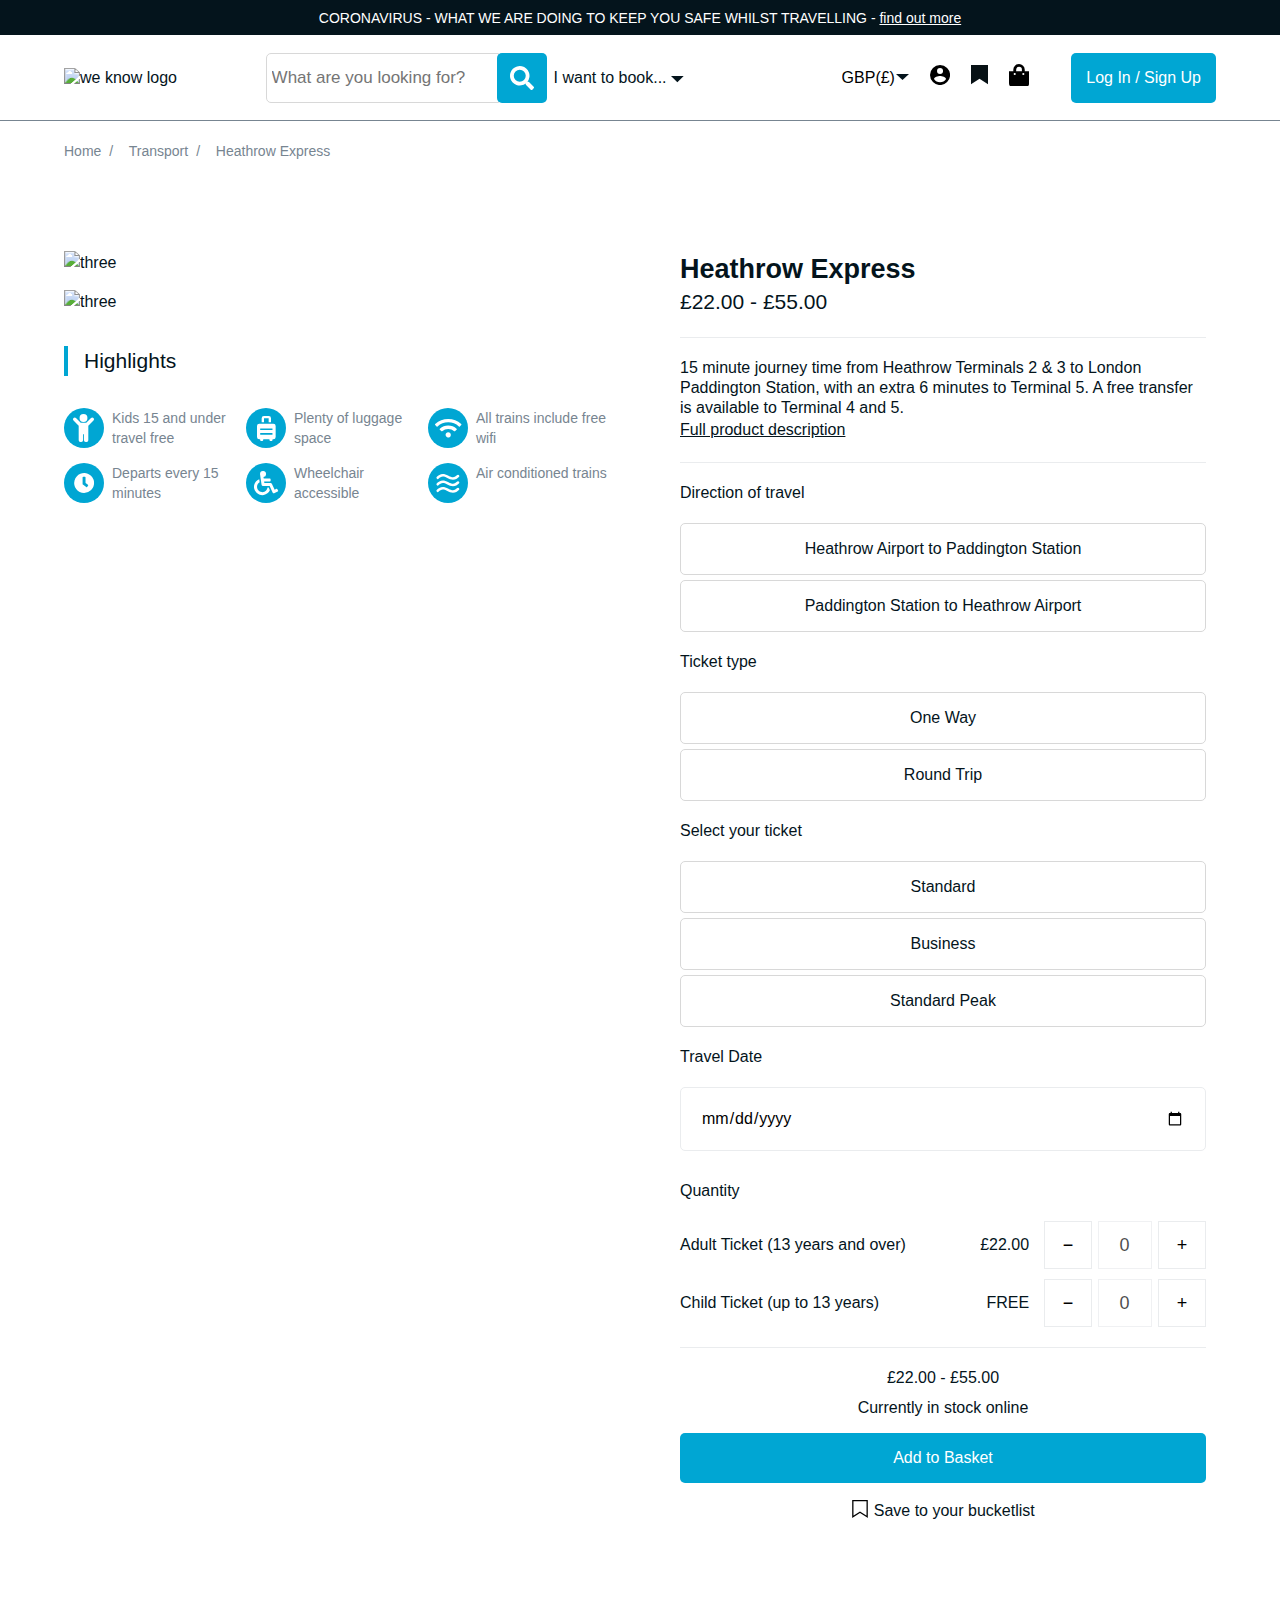
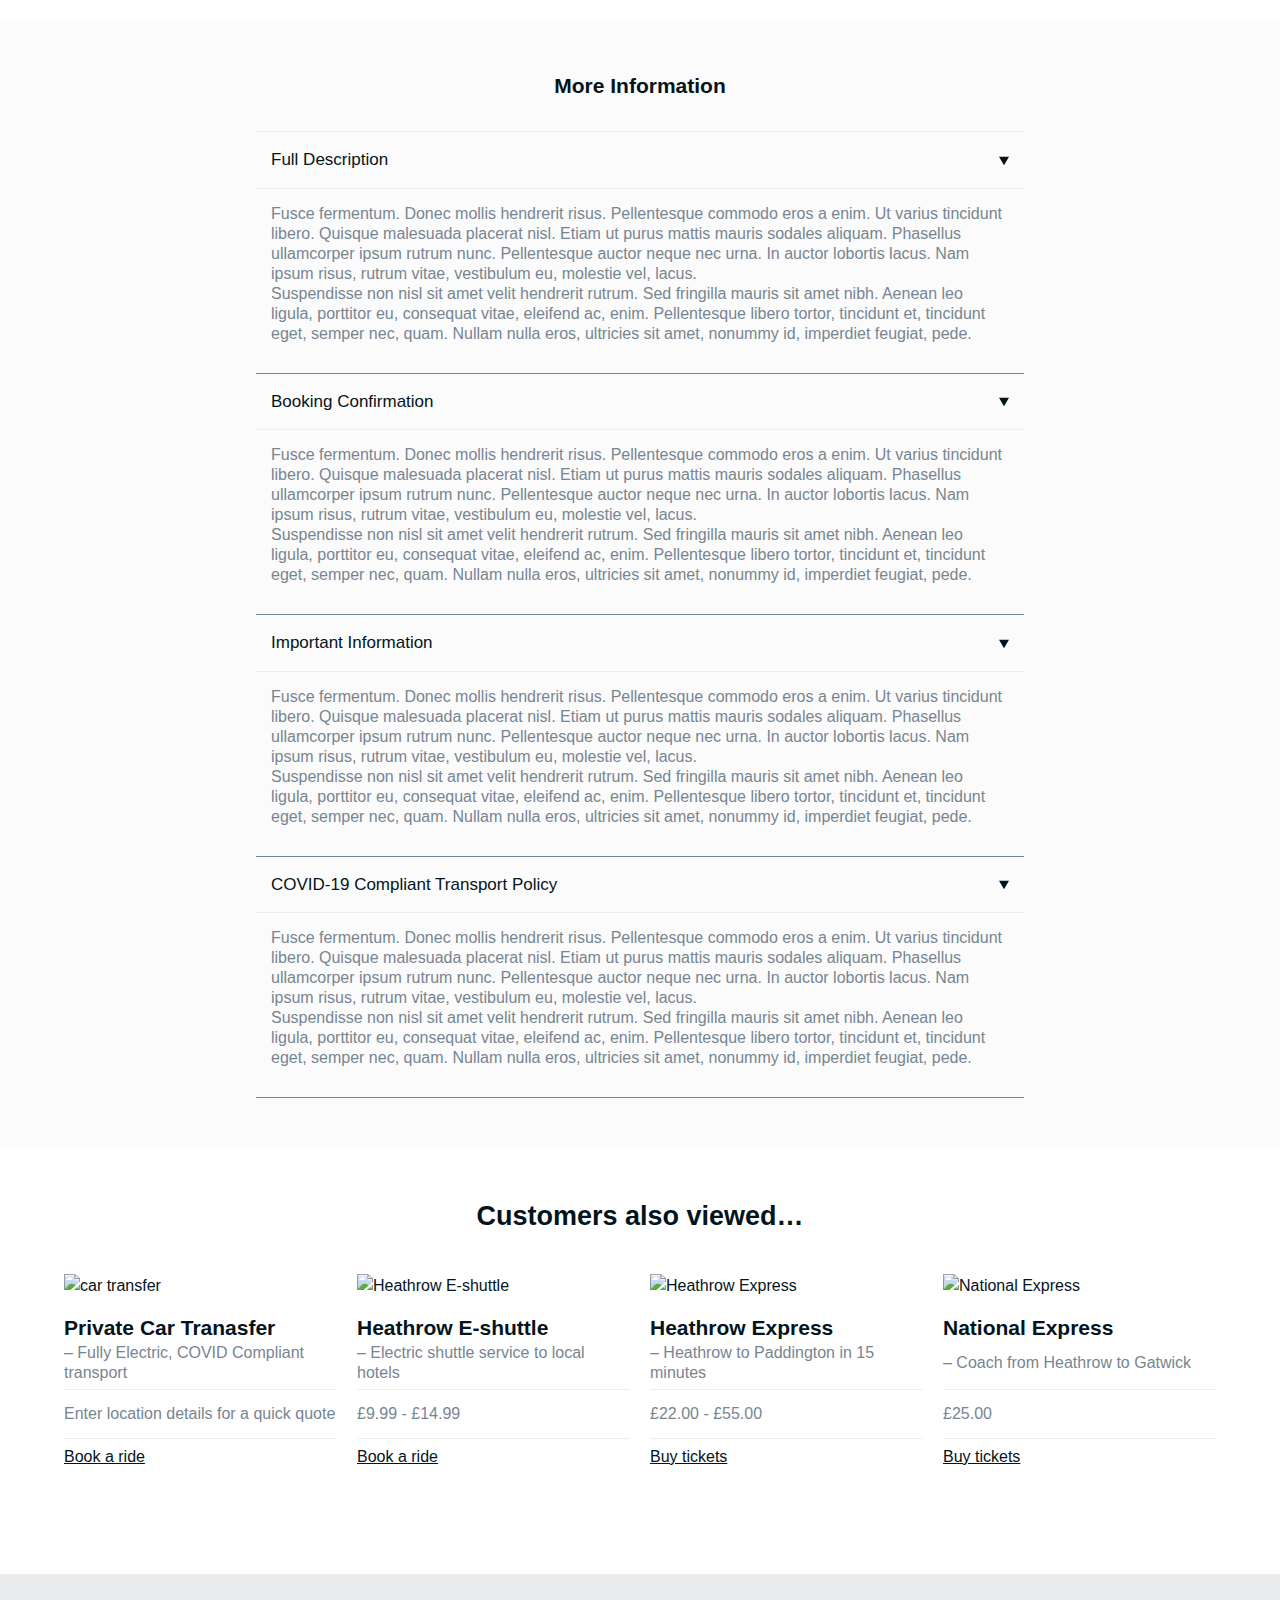
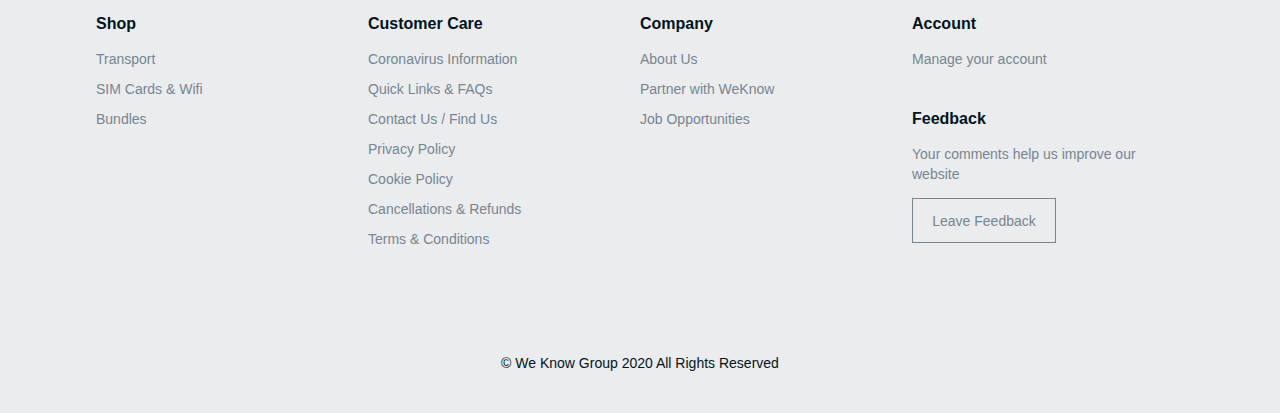
==== commit c6c9d7c4: "Checkout, quick links, checkout" ====
--- a/heatrow-express.html
+++ b/heatrow-express.html
@@ -273,6 +273,33 @@
               alt="three"
             />
             <img class="img-fluid" src="./images/shuttle-2.jpg" alt="three" />
+            <h3 class="highlight-blue">Highlights</h3>
+            <div class="highlight-wrapper">
+              <div class="highlight-item">
+                <img src="./images/Kids.svg" alt="kids">
+                <p>Kids 15 and under travel free</p>
+              </div>
+              <div class="highlight-item">
+                <img src="./images/luggage.svg" alt="kids" >
+                <p>Plenty of luggage space</p>
+              </div>
+              <div class="highlight-item">
+                <img src="./images/wifi.svg" alt="kids">
+                <p>All trains include free wifi</p>
+              </div>
+              <div class="highlight-item">
+                <img src="./images/Time.svg" alt="kids">
+                <p>Departs every 15 minutes</p>
+              </div>
+              <div class="highlight-item">
+                <img src="./images/wheelchair.svg" alt="kids">
+                <p>Wheelchair accessible</p>
+              </div>
+              <div class="highlight-item">
+                <img src="./images/aircon.svg" alt="kids">
+                <p>Air conditioned trains</p>
+              </div>
+            </div>
           </div>
           <div class="product-info">
             <h2>Heathrow Express</h2>
@@ -289,6 +316,18 @@
             <form action="#">
               <div class="product-form-group">
                 <p class="h5 select-plan">Direction of travel</p>
+
+                <label class="radio">
+                  <input type="radio" name="trip" value="oneWay" />
+                  <span>Heathrow Airport to Paddington Station</span>
+                </label>
+                <label class="radio">
+                  <input type="radio" name="trip" value="round" />
+                  <span>Paddington Station to Heathrow Airport</span>
+                </label>
+              </div>
+              <div class="product-form-group">
+                <p class="h5 select-plan">Ticket type</p>
 
                 <label class="radio">
                   <input type="radio" name="trip" value="oneWay" />
--- a/style/style.css
+++ b/style/style.css
@@ -2361,6 +2361,7 @@
 
 .transfer-main {
   margin-top: 65px;
+  margin-bottom: 65px;
   display: -ms-grid;
   display: grid;
   -ms-grid-columns: (1fr)[2];
@@ -2765,6 +2766,694 @@
   display: flex;
 }
 
+.electric_wrapper {
+  background: #EAECEE;
+  display: -webkit-box;
+  display: -ms-flexbox;
+  display: flex;
+  -webkit-box-orient: vertical;
+  -webkit-box-direction: normal;
+      -ms-flex-direction: column;
+          flex-direction: column;
+  width: 60%;
+  margin: 5vh auto;
+}
+
+@media (max-width: 991px) {
+  .electric_wrapper {
+    width: 100%;
+    -ms-flex-wrap: wrap;
+        flex-wrap: wrap;
+  }
+}
+
+@media (max-width: 767px) {
+  .electric_wrapper {
+    height: 100%;
+  }
+}
+
+.electric_inner {
+  display: -ms-grid;
+  display: grid;
+  -ms-grid-columns: 1fr 1.5fr;
+      grid-template-columns: 1fr 1.5fr;
+}
+
+@media (max-width: 767px) {
+  .electric_inner {
+    -ms-grid-columns: 1fr;
+        grid-template-columns: 1fr;
+  }
+}
+
+.electric_left {
+  display: -webkit-box;
+  display: -ms-flexbox;
+  display: flex;
+  -webkit-box-orient: vertical;
+  -webkit-box-direction: normal;
+      -ms-flex-direction: column;
+          flex-direction: column;
+  -webkit-box-align: center;
+      -ms-flex-align: center;
+          align-items: center;
+  -ms-flex-line-pack: center;
+      align-content: center;
+  -webkit-box-pack: center;
+      -ms-flex-pack: center;
+          justify-content: center;
+  margin-bottom: 1.5rem;
+}
+
+@media (max-width: 767px) {
+  .electric_left {
+    -webkit-box-orient: horizontal;
+    -webkit-box-direction: normal;
+        -ms-flex-direction: row;
+            flex-direction: row;
+    width: 100%;
+    -webkit-box-align: center;
+        -ms-flex-align: center;
+            align-items: center;
+    -webkit-box-pack: center;
+        -ms-flex-pack: center;
+            justify-content: center;
+  }
+}
+
+.electric_left .miles_block,
+.electric_left .co2_block {
+  display: -webkit-box;
+  display: -ms-flexbox;
+  display: flex;
+  -webkit-box-orient: vertical;
+  -webkit-box-direction: normal;
+      -ms-flex-direction: column;
+          flex-direction: column;
+  -ms-flex-line-pack: center;
+      align-content: center;
+  -webkit-box-align: center;
+      -ms-flex-align: center;
+          align-items: center;
+}
+
+.electric_left span {
+  color: #575A5C;
+  margin-left: 5px;
+  font-size: 0.8rem;
+}
+
+.electric_left p {
+  font-size: 0.8rem;
+  color: #575A5C;
+}
+
+.electric_left .miles_top, .electric_left .co2_top {
+  display: -webkit-box;
+  display: -ms-flexbox;
+  display: flex;
+  -webkit-box-align: end;
+      -ms-flex-align: end;
+          align-items: flex-end;
+}
+
+.electric_left .electric_line {
+  height: 1px;
+  width: 60%;
+  background: black;
+  margin: 2rem 0;
+}
+
+@media (max-width: 767px) {
+  .electric_left .electric_line {
+    width: 2px;
+    height: 50px;
+    margin: 0 2rem;
+  }
+}
+
+.electric_right {
+  width: 90%;
+  display: -webkit-box;
+  display: -ms-flexbox;
+  display: flex;
+  -webkit-box-orient: vertical;
+  -webkit-box-direction: normal;
+      -ms-flex-direction: column;
+          flex-direction: column;
+  -webkit-box-pack: center;
+      -ms-flex-pack: center;
+          justify-content: center;
+  padding: 0 1rem;
+}
+
+@media (max-width: 767px) {
+  .electric_right {
+    width: 100%;
+  }
+  .electric_right h3 {
+    font-size: 1rem;
+    line-height: 1.2;
+  }
+}
+
+.electric_right h3 {
+  color: #575A5C;
+  margin-bottom: 1rem;
+}
+
+.electric_right .h3-black {
+  color: #000;
+}
+
+.live {
+  display: -webkit-box;
+  display: -ms-flexbox;
+  display: flex;
+  -webkit-box-align: center;
+      -ms-flex-align: center;
+          align-items: center;
+  -webkit-box-pack: end;
+      -ms-flex-pack: end;
+          justify-content: flex-end;
+  padding: 0.5rem 1rem;
+}
+
+.live p {
+  font-size: 12px;
+  margin-left: 4px;
+}
+
+.dot {
+  position: relative;
+  height: 10px;
+  width: 10px;
+  border: 1px solid #575A5C;
+  border-radius: 50%;
+}
+
+.dot:after {
+  content: "";
+  position: absolute;
+  top: 2px;
+  left: 2px;
+  height: 4px;
+  width: 4px;
+  border-radius: 50%;
+  background: #575A5C;
+  -webkit-animation: pulse 1s infinite;
+          animation: pulse 1s infinite;
+  -webkit-transform-origin: center center;
+          transform-origin: center center;
+}
+
+.more-info {
+  margin-top: 60px;
+  background-color: #fbfbfb;
+  padding: 50px 0px;
+  width: 100%;
+}
+
+.more-info .accordion-inner > h3 {
+  text-align: center;
+  margin-bottom: 30px;
+}
+
+@media (max-width: 991px) {
+  .more-info .accordion-inner > h3 {
+    font-size: 21px;
+  }
+}
+
+.purple-adds {
+  min-height: 40px;
+  display: -webkit-box;
+  display: -ms-flexbox;
+  display: flex;
+  -webkit-box-align: center;
+      -ms-flex-align: center;
+          align-items: center;
+  -webkit-box-pack: center;
+      -ms-flex-pack: center;
+          justify-content: center;
+  background-color: #603e97;
+}
+
+.purple-adds > img {
+  width: 180px;
+}
+
+.transfer-main {
+  margin-top: 65px;
+  display: -ms-grid;
+  display: grid;
+  -ms-grid-columns: (1fr)[2];
+      grid-template-columns: repeat(2, 1fr);
+}
+
+@media (max-width: 991px) {
+  .transfer-main {
+    -ms-grid-columns: 1fr;
+        grid-template-columns: 1fr;
+  }
+}
+
+@media (max-width: 991px) {
+  .transfer-map {
+    -webkit-box-ordinal-group: 3;
+        -ms-flex-order: 2;
+            order: 2;
+  }
+}
+
+.transfer-map__map {
+  position: relative;
+}
+
+@media (max-width: 991px) {
+  .transfer-map__map {
+    display: none;
+  }
+}
+
+.transfer-map .map-info {
+  position: absolute;
+  bottom: 30px;
+  left: 50%;
+  -webkit-transform: translateX(-50%);
+          transform: translateX(-50%);
+  background-color: #ffffff;
+  display: -webkit-box;
+  display: -ms-flexbox;
+  display: flex;
+  padding: 0px 15px;
+}
+
+@media (max-width: 767px) {
+  .transfer-map .map-info {
+    position: relative;
+    padding-top: 10px;
+  }
+}
+
+.transfer-map .map-info__item {
+  min-width: 160px;
+  display: -webkit-box;
+  display: -ms-flexbox;
+  display: flex;
+  -webkit-box-align: center;
+      -ms-flex-align: center;
+          align-items: center;
+  margin-right: 10px;
+  border-right: 1px solid lightgray;
+}
+
+@media (max-width: 575px) {
+  .transfer-map .map-info__item {
+    min-width: 80px;
+    border-right: none;
+  }
+}
+
+.transfer-map .map-info__item:last-of-type {
+  border-right: none;
+  margin-right: 0px;
+  margin-left: 10px;
+}
+
+.transfer-map .map-info__item:nth-last-of-type(2) {
+  margin-left: 10px;
+}
+
+.transfer-map .map-info__info {
+  margin-left: 8px;
+}
+
+@media (max-width: 767px) {
+  .transfer-map .map-info__info {
+    margin-left: 0px;
+  }
+}
+
+.transfer-map .map-info__info > h4 {
+  font-family: "LL Circular Pro Book Web", sans-serif;
+  color: #778591;
+  font-size: 12px;
+  margin-bottom: 10px;
+}
+
+@media (max-width: 767px) {
+  .transfer-map .map-info__icon {
+    display: none;
+  }
+}
+
+.transfer-map .transfer-map__highlights {
+  margin-top: 30px;
+}
+
+.transfer-map .transfer-map__highlights > h3 {
+  font-family: "LL Circular Pro Book Web", sans-serif;
+  margin-bottom: 10px;
+}
+
+.transfer-map .highlights-container {
+  display: -ms-grid;
+  display: grid;
+  -ms-grid-columns: (1fr)[3];
+      grid-template-columns: repeat(3, 1fr);
+  padding: 20px 15px;
+  row-gap: 30px;
+  -webkit-column-gap: 20px;
+          column-gap: 20px;
+}
+
+@media (max-width: 575px) {
+  .transfer-map .highlights-container {
+    -ms-grid-columns: (1fr)[2];
+        grid-template-columns: repeat(2, 1fr);
+  }
+}
+
+.transfer-map .highlights-item {
+  display: -webkit-box;
+  display: -ms-flexbox;
+  display: flex;
+  -webkit-box-align: center;
+      -ms-flex-align: center;
+          align-items: center;
+}
+
+.transfer-map .highlights-item > p {
+  color: #778591;
+  font-size: 14px;
+  margin-left: 4px;
+}
+
+.transfer-map .highlights-item svg {
+  min-height: 40px;
+  min-width: 40px;
+}
+
+@media (max-width: 991px) {
+  .transfer-info {
+    -webkit-box-ordinal-group: 2;
+        -ms-flex-order: 1;
+            order: 1;
+  }
+}
+
+.transfer-info__container {
+  padding: 0px 0px 0px 50px;
+}
+
+@media (max-width: 991px) {
+  .transfer-info__container {
+    padding: 0px 0px 60px 0px;
+  }
+}
+
+.transfer-info__container > a {
+  text-decoration: underline;
+}
+
+.transfer-info__container .btn-wrapper .btn {
+  border: none;
+  width: 100%;
+}
+
+.transfer-info__image-mobile {
+  margin-top: 20px;
+}
+
+@media (min-width: 992px) {
+  .transfer-info__image-mobile {
+    display: none;
+  }
+}
+
+.form-group {
+  display: -webkit-box;
+  display: -ms-flexbox;
+  display: flex;
+  -webkit-box-orient: vertical;
+  -webkit-box-direction: normal;
+      -ms-flex-direction: column;
+          flex-direction: column;
+  margin-bottom: 10px;
+  position: relative;
+}
+
+.form-group .more-stop {
+  margin-top: 10px;
+  display: none;
+}
+
+.form-group .more-stop-active {
+  display: block;
+}
+
+.form-group .more-stop label {
+  font-family: "LL Circular Pro Bold Web", sans-serif;
+}
+
+.form-group .more-stop input {
+  min-height: 50px;
+  border: 1px solid #FFA272;
+  background: #FFA272;
+  border-radius: 5px;
+  padding-left: 10px;
+  width: 100%;
+}
+
+.form-group-multi {
+  -webkit-box-orient: horizontal;
+  -webkit-box-direction: normal;
+      -ms-flex-direction: row;
+          flex-direction: row;
+  margin-top: 20px;
+  margin-bottom: 20px;
+  -webkit-box-align: baseline;
+      -ms-flex-align: baseline;
+          align-items: baseline;
+  /* align error message */
+}
+
+.form-group-multi .date,
+.form-group-multi .time {
+  display: -webkit-box;
+  display: -ms-flexbox;
+  display: flex;
+  -webkit-box-orient: vertical;
+  -webkit-box-direction: normal;
+      -ms-flex-direction: column;
+          flex-direction: column;
+  width: 48%;
+}
+
+.form-group-multi .date input,
+.form-group-multi .time input {
+  min-height: 50px;
+  border: none;
+  border: 1px solid #eaecee;
+  border-radius: 5px;
+  padding-left: 10px;
+  padding-right: 10px;
+}
+
+.form-group-multi .date > label,
+.form-group-multi .time > label {
+  font-weight: bold;
+  margin-bottom: 6px;
+}
+
+.form-group-multi .date {
+  margin-right: 1%;
+}
+
+.form-group-multi .time {
+  width: 50%;
+}
+
+.form-group-multi .time select {
+  padding-left: 10px;
+  border: none;
+  border: 1px solid #eaecee;
+  border-radius: 5px;
+  min-height: 50px;
+  width: 48%;
+  -webkit-appearance: none;
+  -moz-appearance: none;
+  background: transparent;
+  background-image: url("data:image/svg+xml, %3Csvg xmlns='http://www.w3.org/2000/svg' width='12.728' height='6.364' viewBox='0 0 12.728 6.364'%3E%3Cpath id='Path_782' data-name='Path 782' d='M803.324,49.98l-6.364,6.364L790.6,49.98Z' transform='translate(-790.596 -49.98)' fill='%2304141c'/%3E%3C/svg%3E");
+  background-repeat: no-repeat;
+  background-position-x: 93%;
+  background-position-y: 50%;
+  padding-right: 13px;
+}
+
+.form-group-multi .time select:first-of-type {
+  margin-right: 1%;
+}
+
+.form-group__toggle {
+  -webkit-box-orient: horizontal;
+  -webkit-box-direction: normal;
+      -ms-flex-direction: row;
+          flex-direction: row;
+}
+
+.form-group .switch {
+  position: relative;
+  display: inline-block;
+  width: 50px;
+  height: 24px;
+  margin-left: 5px;
+}
+
+.form-group .switch input {
+  opacity: 0;
+  width: 0;
+  height: 0;
+}
+
+.form-group .slider {
+  position: absolute;
+  cursor: pointer;
+  top: 0;
+  left: 0;
+  right: 0;
+  bottom: 0;
+  background-color: #ccc;
+  -webkit-transition: 0.4s;
+  transition: 0.4s;
+}
+
+.form-group .slider::after {
+  display: none;
+}
+
+.form-group .slider:before {
+  position: absolute;
+  content: "";
+  height: 22px;
+  width: 22px;
+  left: 2px;
+  bottom: 1px;
+  background-color: white;
+  -webkit-transition: 0.4s;
+  transition: 0.4s;
+}
+
+.form-group input:checked + .slider {
+  background-color: #00a6d3;
+}
+
+.form-group input:focus + .slider {
+  -webkit-box-shadow: 0 0 1px #00a6d3;
+          box-shadow: 0 0 1px #00a6d3;
+}
+
+.form-group input:checked + .slider:before {
+  -webkit-transform: translateX(26px);
+  transform: translateX(26px);
+}
+
+.form-group .slider.round {
+  border-radius: 34px;
+}
+
+.form-group .slider.round:before {
+  border-radius: 50%;
+  border-color: none;
+}
+
+.form-group > label {
+  font-weight: bold;
+  margin-bottom: 6px;
+}
+
+.form-group > input {
+  min-height: 50px;
+  border: 1px solid #eaecee;
+  border-radius: 5px;
+  padding-left: 10px;
+}
+
+.form-group .switch input:checked + span::before {
+  border-color: #778591;
+}
+
+.form-group .addStop {
+  text-align: right;
+  margin-top: 7px;
+}
+
+.form-group .addStop > p {
+  font-size: 15px;
+  color: #00a6d3;
+  display: inline;
+}
+
+.form-group .addStop > p:hover {
+  cursor: pointer;
+  text-decoration: underline;
+}
+
+.form-group .addStop > p svg {
+  position: relative;
+  top: 4px;
+}
+
+.error {
+  color: #F26145;
+}
+
+.error-box {
+  display: -webkit-box;
+  display: -ms-flexbox;
+  display: flex;
+  margin-bottom: 1rem;
+}
+
+.error-box .exclamation-box {
+  background: #F26145;
+  padding: 0.5rem;
+  padding-top: 1rem;
+}
+
+.error-box .error-message-box {
+  display: -webkit-box;
+  display: -ms-flexbox;
+  display: flex;
+  -webkit-box-orient: vertical;
+  -webkit-box-direction: normal;
+      -ms-flex-direction: column;
+          flex-direction: column;
+  -webkit-box-pack: center;
+      -ms-flex-pack: center;
+          justify-content: center;
+  background: #FFF8F6;
+  color: #F26145;
+  padding: 1rem 1rem 1rem 2rem;
+  width: 100%;
+}
+
+.error-box .error-message-box li {
+  color: #F26145;
+}
+
+.form-group-return {
+  display: none;
+}
+
+.form-group-return-active {
+  display: -webkit-box;
+  display: -ms-flexbox;
+  display: flex;
+}
+
 .more-info {
   margin-top: 60px;
   background-color: #fbfbfb;
@@ -3555,6 +4244,314 @@
   width: 75%;
 }
 
+.cart-main {
+  margin-top: 40px;
+  margin-bottom: 120px;
+}
+
+.cart-main > h2 {
+  margin-bottom: 50px;
+  text-align: center;
+}
+
+.cart-main .cart__inner {
+  width: 85%;
+  margin-left: auto;
+  margin-right: auto;
+  display: -ms-grid;
+  display: grid;
+  -ms-grid-columns: 7fr 4fr;
+      grid-template-columns: 7fr 4fr;
+  -webkit-column-gap: 30px;
+          column-gap: 30px;
+}
+
+@media (max-width: 991px) {
+  .cart-main .cart__inner {
+    -ms-grid-columns: 1fr;
+        grid-template-columns: 1fr;
+    row-gap: 30px;
+  }
+}
+
+.cart-main .cart__order {
+  margin-right: 30px;
+}
+
+@media (max-width: 991px) {
+  .cart-main .cart__order {
+    margin-right: 0px;
+  }
+}
+
+.cart-main .cart__order > a {
+  color: #00a6d3;
+  font-size: 14px;
+}
+
+.cart-main .cart__order > a:hover {
+  text-decoration: underline;
+}
+
+.cart-main .cart__order-inner {
+  display: -ms-grid;
+  display: grid;
+  -ms-grid-columns: 1fr 3fr;
+      grid-template-columns: 1fr 3fr;
+  -webkit-column-gap: 30px;
+          column-gap: 30px;
+  padding: 10px 0px;
+  border-top: 1px solid #eaecee;
+  border-bottom: 1px solid #eaecee;
+  margin-bottom: 10px;
+  position: relative;
+}
+
+@media (max-width: 675px) {
+  .cart-main .cart__order-inner {
+    -ms-grid-columns: 1fr;
+        grid-template-columns: 1fr;
+  }
+}
+
+.cart-main .cart__order .bin-icon {
+  position: absolute;
+  top: 10px;
+  right: 0;
+  margin: 0 1em;
+}
+
+.cart-main .cart__order .bin-icon:hover {
+  cursor: pointer;
+}
+
+.cart-main .cart__order-info > p {
+  margin-bottom: 16px;
+}
+
+.cart-main .cart__order .journey {
+  margin-bottom: 16px;
+}
+
+.cart-main .cart__order .journey > p {
+  margin-bottom: 1px;
+}
+
+.cart-main .cart__order .journey > p > span {
+  color: #778591;
+}
+
+.cart-main .cart__summary {
+  -webkit-box-shadow: 0px 3px 6px #00000029;
+          box-shadow: 0px 3px 6px #00000029;
+  padding: 25px 40px 10px;
+  border-radius: 5px;
+}
+
+.cart-main .cart__summary > h2 {
+  margin-bottom: 10px;
+}
+
+.cart-main .cart__summary .cart-summary-text {
+  margin-bottom: 20px;
+}
+
+.cart-main .cart__summary > p {
+  margin-bottom: 18px;
+  font-size: 15px;
+  background-image: url("data:image/svg+xml,%3Csvg version='1.1' xmlns='http://www.w3.org/2000/svg' xmlns:xlink='http://www.w3.org/1999/xlink' x='0px' y='0px' width='12.62px' height='12.62px' viewBox='0 0 352.62 352.62' style='enable-background:new 0 0 352.62 352.62;' xml:space='preserve'%3E%3Cg%3E%3Cpath d='M337.222,22.952c-15.912-8.568-33.66,7.956-44.064,17.748c-23.867,23.256-44.063,50.184-66.708,74.664 c-25.092,26.928-48.348,53.856-74.052,80.173c-14.688,14.688-30.6,30.6-40.392,48.96c-22.032-21.421-41.004-44.677-65.484-63.648 c-17.748-13.464-47.124-23.256-46.512,9.18c1.224,42.229,38.556,87.517,66.096,116.28c11.628,12.24,26.928,25.092,44.676,25.704 c21.42,1.224,43.452-24.48,56.304-38.556c22.645-24.48,41.005-52.021,61.812-77.112c26.928-33.048,54.468-65.485,80.784-99.145 C326.206,96.392,378.226,44.983,337.222,22.952z M26.937,187.581c-0.612,0-1.224,0-2.448,0.611 c-2.448-0.611-4.284-1.224-6.732-2.448l0,0C19.593,184.52,22.653,185.132,26.937,187.581z'/%3E%3C/g%3E%3C/svg%3E");
+  background-position-y: 3px;
+  padding-left: 20px;
+}
+
+.cart-main .cart__summary .cart-total {
+  display: -webkit-box;
+  display: -ms-flexbox;
+  display: flex;
+  -webkit-box-pack: justify;
+      -ms-flex-pack: justify;
+          justify-content: space-between;
+}
+
+.cart-main .cart__summary .cart-total > p {
+  font-weight: bold;
+  font-size: 18px;
+}
+
+.cart-main .cart__summary .btn {
+  width: 100%;
+  margin: 20px 0px 0px;
+}
+
+.cart-main .cart__summary .payment-ico {
+  display: -ms-grid;
+  display: grid;
+  -ms-grid-columns: 1fr 1fr;
+      grid-template-columns: 1fr 1fr;
+  -webkit-box-align: center;
+      -ms-flex-align: center;
+          align-items: center;
+}
+
+.upselling__cart {
+  margin-bottom: 90px;
+}
+
+.upselling__cart-inner > h2 {
+  text-align: center;
+}
+
+.upselling__cart-cards {
+  max-width: 695px;
+  margin: auto;
+  margin-top: 40px;
+  display: -ms-grid;
+  display: grid;
+  -ms-grid-columns: 1fr 1fr;
+      grid-template-columns: 1fr 1fr;
+  -webkit-column-gap: 20px;
+          column-gap: 20px;
+}
+
+@media (max-width: 767px) {
+  .upselling__cart-cards {
+    -ms-grid-columns: 1fr 1fr;
+        grid-template-columns: 1fr 1fr;
+  }
+}
+
+.upselling__cart-cards .btn {
+  background-color: #04141c;
+  width: 100%;
+}
+
+.upselling__cart-cards .btn:hover {
+  background-color: #008bb2;
+}
+
+.upselling__cart-cards .site-card .site-card__image svg path {
+  stroke: #04141c;
+}
+
+.upselling__cart-cards .site-card .site-card__image svg:hover path {
+  fill: #04141c;
+}
+
+.upselling__cart-cards.grid-four {
+  -ms-grid-columns: 1fr 1fr 1fr 1fr;
+      grid-template-columns: 1fr 1fr 1fr 1fr;
+  max-width: 100%;
+  row-gap: 30px;
+}
+
+@media (max-width: 991px) {
+  .upselling__cart-cards.grid-four {
+    -ms-grid-columns: 1fr 1fr;
+        grid-template-columns: 1fr 1fr;
+  }
+}
+
+#upsellModal .modal-body {
+  padding: 10px 0px 20px;
+}
+
+@media (max-width: 767px) {
+  #upsellModal .modal-img {
+    display: none;
+  }
+}
+
+@media (max-width: 767px) {
+  #upsellModal .modal-dialog {
+    margin: 0px;
+  }
+}
+
+#upsellModal .product-info .grey-line {
+  margin: 8px 0px;
+}
+
+#upsellModal .product-info a {
+  font-size: 15px;
+}
+
+#upsellModal .product-info .h3 {
+  font-size: 16px;
+  line-height: 20px;
+  margin-bottom: 5px;
+}
+
+#upsellModal .product-info h2 {
+  font-size: 21px;
+}
+
+#upsellModal .product-info .qty__selector-module {
+  margin-top: 10px;
+}
+
+@media (max-width: 767px) {
+  #upsellModal .product-info .qty__selector-module {
+    margin-top: 6px;
+  }
+}
+
+#upsellModal .product-info .btn {
+  margin-top: 20px;
+  width: 100%;
+}
+
+@media (max-width: 767px) {
+  #upsellModal .product-info .btn {
+    margin-top: 6px;
+  }
+}
+
+.cart__order-info-title {
+  width: 75%;
+}
+
+.date,
+.terminal {
+  display: -webkit-box;
+  display: -ms-flexbox;
+  display: flex;
+  -webkit-box-orient: vertical;
+  -webkit-box-direction: normal;
+      -ms-flex-direction: column;
+          flex-direction: column;
+  margin: 1rem 0;
+}
+
+.date-summary input {
+  width: 100%;
+  border: none;
+  border: 1px solid #eaecee;
+  border-radius: 5px;
+  -webkit-appearance: none;
+  -moz-appearance: none;
+  background: transparent;
+  background-image: url("data:image/svg+xml, %3Csvg xmlns='http://www.w3.org/2000/svg' width='12.728' height='6.364' viewBox='0 0 12.728 6.364'%3E%3Cpath id='Path_782' data-name='Path 782' d='M803.324,49.98l-6.364,6.364L790.6,49.98Z' transform='translate(-790.596 -49.98)' fill='%2304141c'/%3E%3C/svg%3E");
+  background-repeat: no-repeat;
+  background-position-x: 98%;
+  background-position-y: 50%;
+  padding: 0.5rem;
+}
+
+.terminal-container .terminal-summary {
+  width: 100%;
+  border: none;
+  border: 1px solid #eaecee;
+  border-radius: 5px;
+  -webkit-appearance: none;
+  -moz-appearance: none;
+  background: transparent;
+  background-image: url("data:image/svg+xml, %3Csvg xmlns='http://www.w3.org/2000/svg' width='12.728' height='6.364' viewBox='0 0 12.728 6.364'%3E%3Cpath id='Path_782' data-name='Path 782' d='M803.324,49.98l-6.364,6.364L790.6,49.98Z' transform='translate(-790.596 -49.98)' fill='%2304141c'/%3E%3C/svg%3E");
+  background-repeat: no-repeat;
+  background-position-x: 98%;
+  background-position-y: 50%;
+  padding: 0.5rem;
+}
+
 .checkout-main {
   margin-top: 50px;
   min-height: 75vh;
@@ -3784,6 +4781,32 @@
 
 .guestCheckout-main .order-details .order-info__total > p {
   font-size: 14px;
+}
+
+.post-zip {
+  display: -webkit-box;
+  display: -ms-flexbox;
+  display: flex;
+  -webkit-box-pack: justify;
+      -ms-flex-pack: justify;
+          justify-content: space-between;
+  width: 100%;
+}
+
+.post-zip label {
+  font-weight: bold;
+  font-size: 16px;
+}
+
+.post-zip input {
+  padding: 0.8rem;
+  border-radius: 5px;
+  border: solid 1px #eaecee;
+  width: 100%;
+}
+
+.post-zip .town-form {
+  padding-right: 1rem;
 }
 
 .finalCheckout-main {
@@ -3930,6 +4953,21 @@
   background-color: #00a6d3;
 }
 
+.finalCheckout-main .customer-details .apply-btn {
+  color: #ffffff;
+  background-color: #00a6d3;
+  text-align: center;
+  padding: 1rem;
+  border-radius: 5px;
+  margin-top: 10px;
+  -webkit-transition: all 0.5s ease;
+  transition: all 0.5s ease;
+}
+
+.finalCheckout-main .customer-details .apply-btn:hover {
+  background: #008bb2;
+}
+
 .finalCheckout-main .customer-details .checkout-apple .checkout-radio > p img {
   width: 38px;
 }
@@ -4358,6 +5396,48 @@
 
 .thankYou-info__inner .address p > span i {
   margin-right: 6px;
+}
+
+.message-container {
+  max-width: 800px;
+  margin: 0 auto;
+  background: #EAECEE;
+  padding: 1rem;
+  color: #04141C;
+}
+
+.message-container .message-title {
+  margin-bottom: 20px;
+  font-weight: lighter;
+}
+
+.message-container .message-content {
+  margin-bottom: 20px;
+}
+
+.message-container .message-btn {
+  background: #00A6D3;
+  color: #fff;
+  border-radius: 5px;
+  display: -webkit-box;
+  display: -ms-flexbox;
+  display: flex;
+  width: 260px;
+  height: 54px;
+  -webkit-box-pack: center;
+      -ms-flex-pack: center;
+          justify-content: center;
+  -webkit-box-align: center;
+      -ms-flex-align: center;
+          align-items: center;
+  font-size: 17px;
+  margin-top: 20px;
+  -webkit-transition: all 0.5s ease;
+  transition: all 0.5s ease;
+}
+
+.message-container .message-btn:hover {
+  background: #008bb2;
 }
 
 .chooseVehicle-main {
@@ -4730,6 +5810,408 @@
   -webkit-box-pack: center;
       -ms-flex-pack: center;
           justify-content: center;
+}
+
+.chooseVehicle-main .driver-instruction .btn__wrapper .btn {
+  min-width: 400px;
+}
+
+@media (max-width: 991px) {
+  .chooseVehicle-main .driver-instruction .btn__wrapper .btn {
+    min-width: 300px;
+  }
+}
+
+.chooseVehicle-main {
+  margin-top: 40px;
+}
+
+.chooseVehicle-main .booking-grid {
+  display: -ms-grid;
+  display: grid;
+  -ms-grid-columns: (1fr)[3];
+      grid-template-columns: repeat(3, 1fr);
+  position: relative;
+  grid-gap: 1rem;
+}
+
+@media (max-width: 767px) {
+  .chooseVehicle-main .booking-grid {
+    -ms-grid-columns: 1fr;
+        grid-template-columns: 1fr;
+  }
+}
+
+.chooseVehicle-main .booking-grid .swap {
+  position: absolute;
+  left: 50%;
+  -webkit-transform: translateX(-50%);
+          transform: translateX(-50%);
+  top: 37px;
+}
+
+@media (max-width: 767px) {
+  .chooseVehicle-main .booking-grid .swap {
+    top: 40px;
+    -webkit-transform: translateX(-50%) rotate(90deg);
+            transform: translateX(-50%) rotate(90deg);
+  }
+}
+
+.chooseVehicle-main .booking-grid .swap:hover {
+  cursor: pointer;
+}
+
+.chooseVehicle-main .booking-grid .swap svg {
+  width: 24px;
+  height: 24px;
+}
+
+.chooseVehicle-main .booking-grid select {
+  width: 100%;
+  border: 1px solid #eaecee;
+  -webkit-appearance: none;
+     -moz-appearance: none;
+          appearance: none;
+  background: transparent;
+  background-image: url("data:image/svg+xml, %3Csvg xmlns='http://www.w3.org/2000/svg' width='12.728' height='6.364' viewBox='0 0 12.728 6.364'%3E%3Cpath id='Path_782' data-name='Path 782' d='M803.324,49.98l-6.364,6.364L790.6,49.98Z' transform='translate(-790.596 -49.98)' fill='%2304141c'/%3E%3C/svg%3E");
+  background-repeat: no-repeat;
+  background-position-x: 93%;
+  background-position-y: 50%;
+  padding-right: 13px;
+  padding: 0.5rem;
+  border-radius: 5px;
+}
+
+.chooseVehicle-main .booking-passenger {
+  border-radius: 5px 0px 0px 0px;
+}
+
+@media (max-width: 767px) {
+  .chooseVehicle-main .booking-passenger {
+    grid-column: 1/-1;
+  }
+}
+
+.chooseVehicle-main .booking-dropOff {
+  grid-column: 3/-1;
+  border-radius: 0px 5px 0px 0px;
+}
+
+@media (max-width: 767px) {
+  .chooseVehicle-main .booking-dropOff {
+    grid-column: 1/-1;
+  }
+}
+
+.chooseVehicle-main .booking-date {
+  border-radius: 0px 0px 0px 5px;
+}
+
+.chooseVehicle-main .booking-luggage {
+  border-radius: 0px 0px 5px 0px;
+}
+
+.chooseVehicle-main .booking-card {
+  border: 1px solid white;
+  padding: 15px 0px 15px 27px;
+  width: 100%;
+}
+
+@media (max-width: 767px) {
+  .chooseVehicle-main .booking-card {
+    padding: 15px 10px 15px 10px;
+    display: -webkit-box;
+    display: -ms-flexbox;
+    display: flex;
+    -webkit-box-orient: vertical;
+    -webkit-box-direction: normal;
+        -ms-flex-direction: column;
+            flex-direction: column;
+    -webkit-box-pack: justify;
+        -ms-flex-pack: justify;
+            justify-content: space-between;
+    margin-bottom: 5px;
+  }
+}
+
+.chooseVehicle-main .booking-card > .h5 {
+  margin-bottom: 10px;
+  color: #04141c;
+}
+
+@media (max-width: 767px) {
+  .chooseVehicle-main .booking-card > .h5 {
+    margin-bottom: 10px;
+  }
+}
+
+.chooseVehicle-main .booking-card p {
+  color: #778591;
+  font-size: 14px;
+}
+
+.chooseVehicle-main .booking-card p > span {
+  margin-right: 8px;
+}
+
+@media (max-width: 767px) {
+  .chooseVehicle-main .booking-card p > span {
+    display: none;
+  }
+}
+
+.chooseVehicle-main .booking-card p svg {
+  width: 16px;
+  height: 16px;
+  vertical-align: top;
+}
+
+.chooseVehicle-main .booking-passengers span svg,
+.chooseVehicle-main .booking-luggage span svg {
+  width: 15px;
+  height: 15px;
+}
+
+.chooseVehicle-main .booking-passengers .choose-qty,
+.chooseVehicle-main .booking-luggage .choose-qty {
+  display: -webkit-box;
+  display: -ms-flexbox;
+  display: flex;
+}
+
+@media (max-width: 767px) {
+  .chooseVehicle-main .booking-passengers .choose-qty,
+  .chooseVehicle-main .booking-luggage .choose-qty {
+    -webkit-box-orient: horizontal;
+    -webkit-box-direction: reverse;
+        -ms-flex-direction: row-reverse;
+            flex-direction: row-reverse;
+  }
+}
+
+.chooseVehicle-main .booking-passengers .choose-qty p,
+.chooseVehicle-main .booking-luggage .choose-qty p {
+  margin-right: auto;
+}
+
+.chooseVehicle-main .booking-passengers .choose-qty > span,
+.chooseVehicle-main .booking-luggage .choose-qty > span {
+  margin-right: 6px;
+}
+
+.chooseVehicle-main .booking-passengers .choose-qty > span:hover,
+.chooseVehicle-main .booking-luggage .choose-qty > span:hover {
+  cursor: pointer;
+}
+
+.chooseVehicle-main .booking-passengers .choose-qty > span svg,
+.chooseVehicle-main .booking-luggage .choose-qty > span svg {
+  width: 18px;
+  height: 18px;
+}
+
+.chooseVehicle-main .chooseVehicle-main__selection {
+  max-width: 770px;
+  margin: auto;
+  margin-top: 60px;
+}
+
+.chooseVehicle-main .chooseVehicle-main__card {
+  display: -ms-grid;
+  display: grid;
+  -ms-grid-columns: 1fr 3fr;
+      grid-template-columns: 1fr 3fr;
+  -webkit-column-gap: 20px;
+          column-gap: 20px;
+  border-bottom: 1px solid #eaecee;
+  position: relative;
+  -webkit-transition: 0.3s;
+  transition: 0.3s;
+}
+
+.chooseVehicle-main .chooseVehicle-main__card:hover {
+  cursor: pointer;
+  background-color: #e5f1f9;
+}
+
+.chooseVehicle-main .chooseVehicle-main__card:hover::before {
+  opacity: 1;
+}
+
+.chooseVehicle-main .chooseVehicle-main__card::before {
+  content: "";
+  position: absolute;
+  left: -4px;
+  top: 0px;
+  bottom: 0px;
+  width: 4px;
+  height: 100%;
+  background-color: #00a6d3;
+  opacity: 0;
+  -webkit-transition: 0.3s;
+  transition: 0.3s;
+}
+
+.chooseVehicle-main .chooseVehicle-main__card-selected::before {
+  opacity: 1;
+}
+
+.chooseVehicle-main .card-img {
+  display: -webkit-box;
+  display: -ms-flexbox;
+  display: flex;
+  -webkit-box-align: center;
+      -ms-flex-align: center;
+          align-items: center;
+}
+
+.chooseVehicle-main .card-body {
+  padding: 20px 30px;
+}
+
+@media (max-width: 767px) {
+  .chooseVehicle-main .card-body {
+    padding: 10px;
+  }
+}
+
+.chooseVehicle-main .card-title {
+  margin-bottom: 20px;
+}
+
+.chooseVehicle-main .card-title .h3 {
+  font-family: "LL Circular Pro Book Web", sans-serif;
+}
+
+.chooseVehicle-main .card-title .h3 > span {
+  color: #58975a;
+  font-size: 12px;
+  margin-left: 30px;
+}
+
+.chooseVehicle-main .card-title .h3 > span svg {
+  width: 15px;
+  height: 15px;
+}
+
+.chooseVehicle-main .card-recap {
+  margin-bottom: 20px;
+  display: -webkit-box;
+  display: -ms-flexbox;
+  display: flex;
+  -webkit-box-pack: justify;
+      -ms-flex-pack: justify;
+          justify-content: space-between;
+}
+
+.chooseVehicle-main .card-recap .icon {
+  display: -webkit-box;
+  display: -ms-flexbox;
+  display: flex;
+}
+
+.chooseVehicle-main .card-recap .icon > p {
+  margin-right: 20px;
+}
+
+.chooseVehicle-main .card-recap .icon > p svg {
+  margin-right: 10px;
+  width: 15px;
+  height: 15px;
+}
+
+@media (max-width: 767px) {
+  .chooseVehicle-main .card-recap .icon > p svg {
+    width: 12px;
+    height: 12px;
+  }
+}
+
+.chooseVehicle-main .card-recap .price p {
+  font-weight: bold;
+  font-size: 16px;
+}
+
+@media (max-width: 767px) {
+  .chooseVehicle-main .card-recap .price p {
+    font-size: 15px;
+  }
+}
+
+.chooseVehicle-main .card-recap .price p:last-of-type {
+  font-weight: normal;
+  font-size: 12px;
+}
+
+.chooseVehicle-main .info p {
+  font-size: 12px;
+  color: #778591;
+  font-weight: 300;
+}
+
+.chooseVehicle-main .info p:hover {
+  cursor: pointer;
+}
+
+.chooseVehicle-main .info p svg {
+  width: 12px;
+  height: 12px;
+}
+
+.chooseVehicle-main .driver-instruction {
+  margin-top: 90px;
+}
+
+.chooseVehicle-main .driver-instruction .h5 {
+  margin-bottom: 15px;
+}
+
+.chooseVehicle-main .driver-instruction textarea {
+  width: 100%;
+  border: 1px solid #eaecee;
+  border-radius: 5px;
+  padding: 13px;
+  margin-bottom: 40px;
+}
+
+.chooseVehicle-main .driver-instruction textarea:focus {
+  border-color: #00a6d3;
+  -webkit-box-shadow: 0 0 0;
+          box-shadow: 0 0 0;
+}
+
+.chooseVehicle-main .driver-instruction textarea::-webkit-input-placeholder {
+  color: #778591;
+}
+
+.chooseVehicle-main .driver-instruction textarea:-ms-input-placeholder {
+  color: #778591;
+}
+
+.chooseVehicle-main .driver-instruction textarea::-ms-input-placeholder {
+  color: #778591;
+}
+
+.chooseVehicle-main .driver-instruction textarea::placeholder {
+  color: #778591;
+}
+
+.chooseVehicle-main .driver-instruction > a {
+  text-align: center;
+  display: block;
+  margin-top: 25px;
+  text-decoration: underline;
+}
+
+.chooseVehicle-main .driver-instruction .btn__wrapper {
+  display: -webkit-box;
+  display: -ms-flexbox;
+  display: flex;
+  -webkit-box-pack: center;
+      -ms-flex-pack: center;
+          justify-content: center;
+  height: 200px;
 }
 
 .chooseVehicle-main .driver-instruction .btn__wrapper .btn {
@@ -5181,6 +6663,39 @@
   }
 }
 
+.highlight-blue {
+  border-left: 4px solid #00A6D3;
+  padding-left: 1rem;
+  margin: 2rem 0;
+  color: #04141c;
+  font-weight: normal;
+}
+
+.highlight-wrapper {
+  display: -ms-grid;
+  display: grid;
+  -ms-grid-columns: (1fr)[3];
+      grid-template-columns: repeat(3, 1fr);
+}
+
+.highlight-item {
+  display: -webkit-box;
+  display: -ms-flexbox;
+  display: flex;
+  height: 100%;
+}
+
+.highlight-item p {
+  color: #778591;
+  margin-left: 0.5rem;
+  font-size: 14px;
+  padding-right: 0 0.5rem;
+}
+
+.product-body .product-img img:first-of-typ {
+  margin: 0;
+}
+
 .banner-contact {
   background-image: url("./../images/contact-banner.png");
   background-size: cover;
@@ -5323,6 +6838,8 @@
   display: grid;
   -ms-grid-columns: (1fr)[3];
       grid-template-columns: repeat(3, 1fr);
+  -ms-grid-rows: 1fr 1fr;
+      grid-template-rows: 1fr 1fr;
   -webkit-column-gap: 30px;
           column-gap: 30px;
 }
@@ -6641,28 +8158,12 @@
 
 .partner-main__inner .partner-body {
   max-width: 820px;
-}
-
-.partner-main__inner .partner-body h2 {
-  text-align: center;
-  margin-bottom: 30px;
-}
-
-.partner-main__inner .partner-body p {
-  margin-bottom: 15px;
-  color: #778591;
-}
-
-.partner-main__inner .partner-body p.bold {
-  font-family: "LL Circular Pro Bold Web", sans-serif;
-  font-size: 21px;
-  line-height: 25px;
-  color: #04141c;
-}
-
-.partner-main__inner .partner-body p.sign {
-  color: #04141c;
-  margin-top: 25px;
+  background: #FBFBFB;
+}
+
+.partner-main__inner .partner-body .blue-line {
+  padding: 0.5rem 1rem 0.5rem 0;
+  color: #04141C;
 }
 
 .partner-icon {
@@ -6818,6 +8319,7 @@
       grid-template-columns: 1.2fr 2fr;
   -webkit-column-gap: 40px;
           column-gap: 40px;
+  width: 100%;
 }
 
 @media (max-width: 991px) {
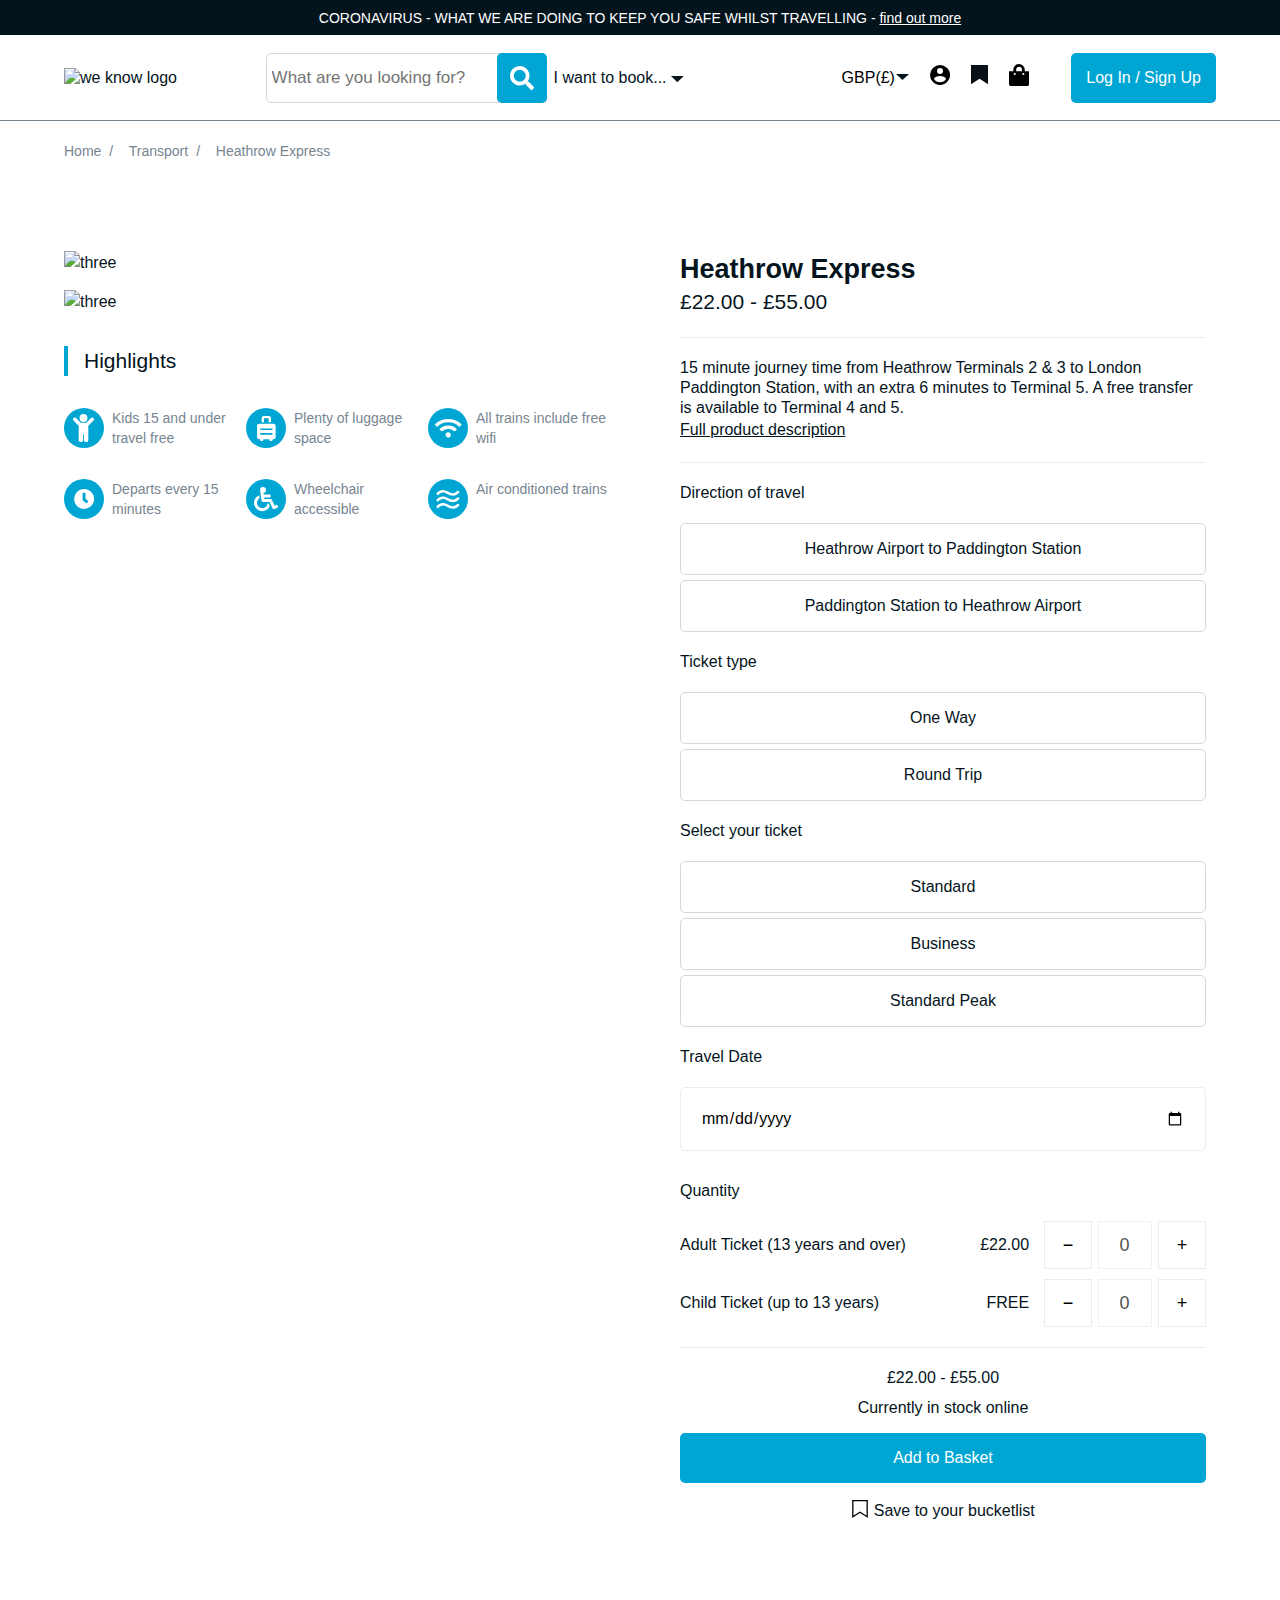
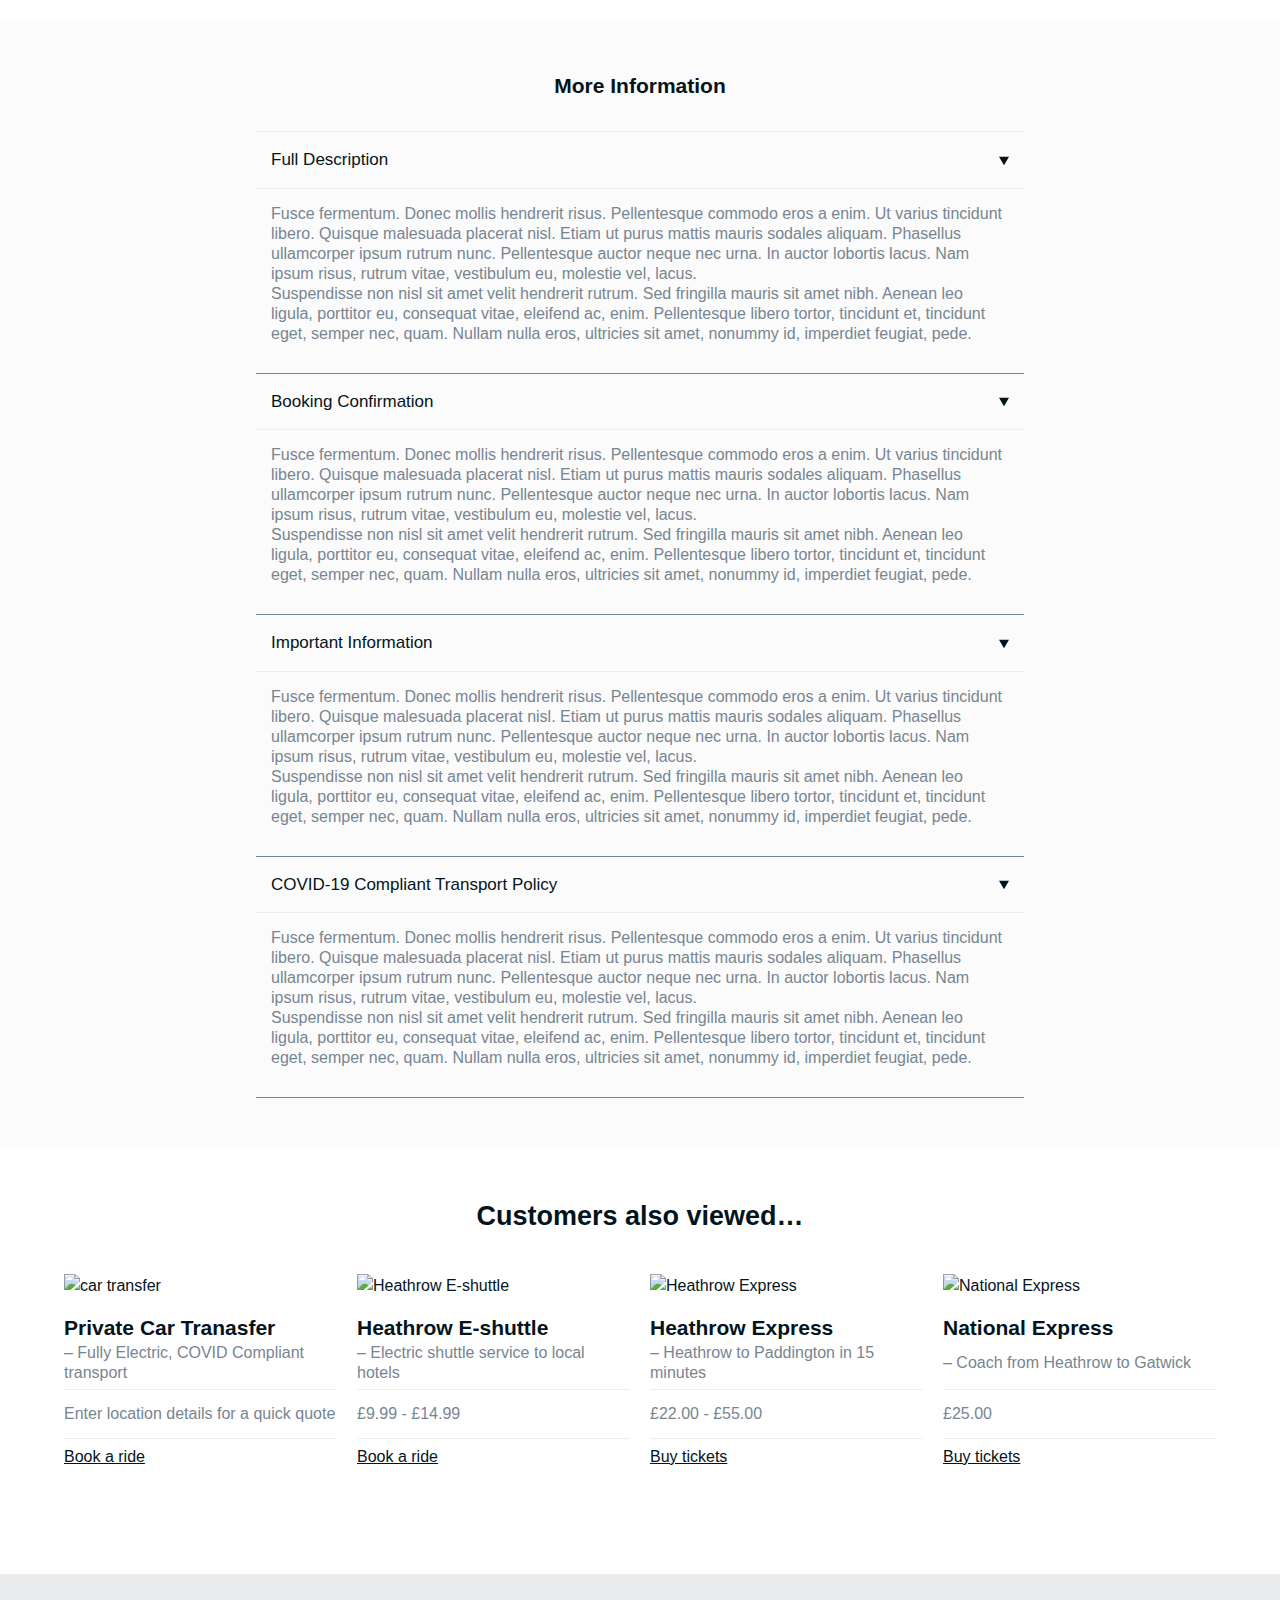
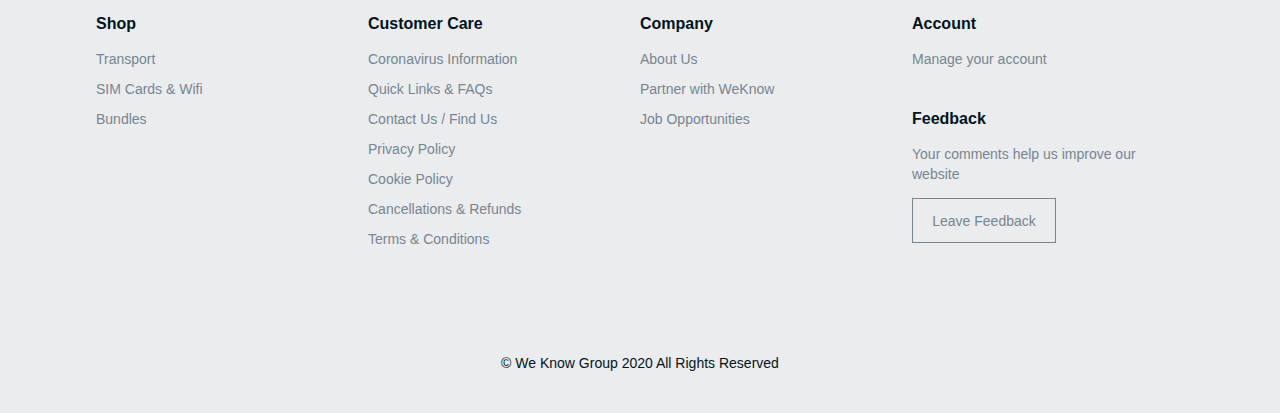
==== commit 7afbe817: "Shuttle & express mobile changes" ====
--- a/heatrow-express.html
+++ b/heatrow-express.html
@@ -430,6 +430,36 @@
         </div>
       </div>
     </main>
+    <div class="highlights__mobile">
+      <h3 class="highlight-blue-mobile">Highlights</h3>
+      <div class="highlight_wrapper_mobile">
+        <div class="highlight-item">
+          <img src="./images/Kids.svg" alt="kids">
+          <p>Kids 15 and under travel free</p>
+        </div>
+        <div class="highlight-item">
+          <img src="./images/luggage.svg" alt="kids" >
+          <p>Plenty of luggage space</p>
+        </div>
+        <div class="highlight-item">
+          <img src="./images/wifi.svg" alt="kids">
+          <p>All trains include free wifi</p>
+        </div>
+        <div class="highlight-item">
+          <img src="./images/Time.svg" alt="kids">
+          <p>Departs every 15 minutes</p>
+        </div>
+        <div class="highlight-item">
+          <img src="./images/wheelchair.svg" alt="kids">
+          <p>Wheelchair accessible</p>
+        </div>
+        <div class="highlight-item">
+          <img src="./images/aircon.svg" alt="kids">
+          <p>Air conditioned trains</p>
+        </div>
+      </div>
+    </div>
+
 
     <!-- Accordion -->
     <section class="accordion more-info ">
--- a/style/style.css
+++ b/style/style.css
@@ -6637,6 +6637,13 @@
           column-gap: 20px;
 }
 
+@media (max-width: 576px) {
+  .transfer-map__highlights_small .highlights-container {
+    -ms-grid-columns: (1fr)[2];
+        grid-template-columns: repeat(2, 1fr);
+  }
+}
+
 .transfer-map__highlights_small .highlights-item {
   display: -webkit-box;
   display: -ms-flexbox;
@@ -6671,11 +6678,31 @@
   font-weight: normal;
 }
 
+@media (max-width: 767px) {
+  .highlight-blue {
+    display: none;
+  }
+}
+
 .highlight-wrapper {
   display: -ms-grid;
   display: grid;
   -ms-grid-columns: (1fr)[3];
       grid-template-columns: repeat(3, 1fr);
+  row-gap: 1rem;
+}
+
+@media (max-width: 800px) {
+  .highlight-wrapper {
+    -ms-grid-columns: (1fr)[2];
+        grid-template-columns: repeat(2, 1fr);
+  }
+}
+
+@media (max-width: 767px) {
+  .highlight-wrapper {
+    display: none;
+  }
 }
 
 .highlight-item {
@@ -6694,6 +6721,40 @@
 
 .product-body .product-img img:first-of-typ {
   margin: 0;
+}
+
+.highlights__mobile {
+  position: relative;
+  top: -4rem;
+}
+
+.highlight-blue-mobile {
+  border-left: 4px solid #00A6D3;
+  padding-left: 1rem;
+  margin: 2rem 1rem;
+  color: #04141c;
+  font-weight: normal;
+}
+
+@media (min-width: 767px) {
+  .highlight-blue-mobile {
+    display: none;
+  }
+}
+
+.highlight_wrapper_mobile {
+  display: -ms-grid;
+  display: grid;
+  -ms-grid-columns: (1fr)[2];
+      grid-template-columns: repeat(2, 1fr);
+  row-gap: 1rem;
+  padding: 1rem;
+}
+
+@media (min-width: 767px) {
+  .highlight_wrapper_mobile {
+    display: none;
+  }
 }
 
 .banner-contact {
